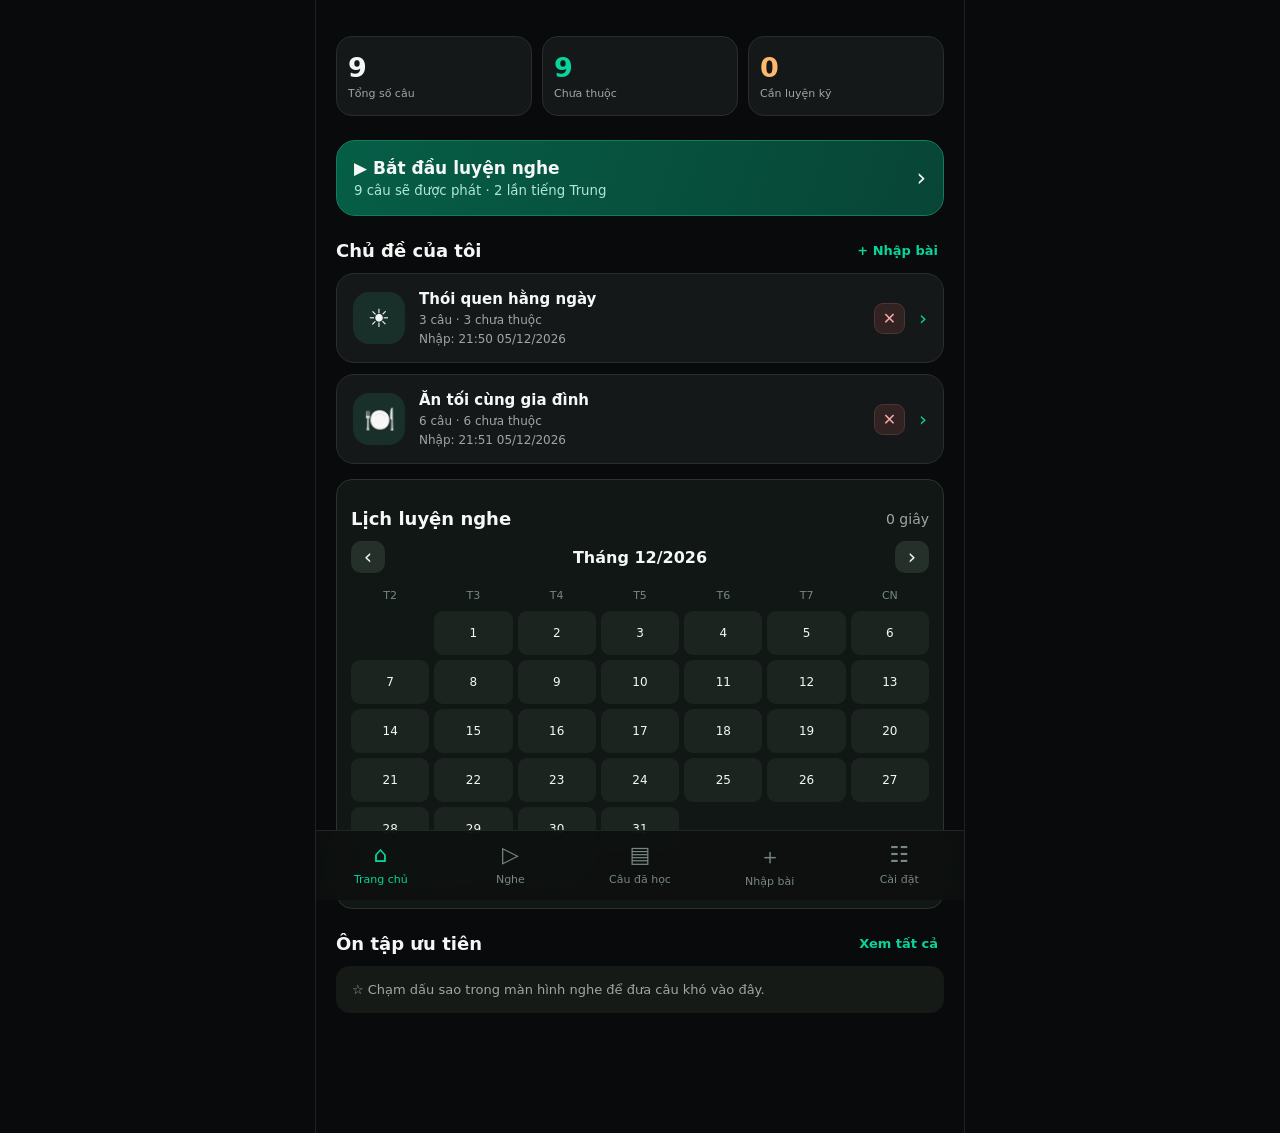
==== apps/vada-listen/index.html @ f2bf902c "VADA v1.9: make car media next/previous skip sentences" ====
<!doctype html>
<html lang="vi">
<head>
<meta charset="utf-8"><meta name="viewport" content="width=device-width,initial-scale=1,viewport-fit=cover">
<meta name="theme-color" content="#080a0b"><meta name="apple-mobile-web-app-capable" content="yes">
<title>VADA Listen</title>
<link rel="icon" type="image/svg+xml" href="/icon.svg"><link rel="manifest" href="/manifest.webmanifest"><link rel="apple-touch-icon" href="/icon.svg"><meta name="application-name" content="VADA Listen">
<style>
:root{color-scheme:dark;--bg:#080a0b;--surface:#151819;--surface2:#202424;--border:#292e2d;--text:#f4f7f5;--sub:#9da7a3;--dim:#68736e;--green:#08d49b;--green2:#043f31;--orange:#ffb96a;--red:#f77e87}
*{box-sizing:border-box}html,body{margin:0;min-height:100%;background:var(--bg);color:var(--text);font-family:system-ui,-apple-system,'Segoe UI',Roboto,Arial,sans-serif;-webkit-tap-highlight-color:transparent}button,input,textarea,select{font:inherit}button{border:0;color:inherit;cursor:pointer}button:disabled{opacity:.35;cursor:default}button:active{transform:scale(.975)}.app{max-width:650px;margin:auto;min-height:100dvh}.top{display:flex;align-items:center;justify-content:space-between;padding:24px 20px 10px;gap:12px}.brand{display:flex;align-items:center;gap:11px;font-size:15px;font-weight:800;letter-spacing:.8px}.brand-mark{width:37px;height:37px;border-radius:12px;background:var(--green);color:#042a20;display:grid;place-items:center;font-size:18px;font-weight:900}.icon-btn{background:#191e1d;border:1px solid var(--border);border-radius:13px;width:40px;height:40px;display:grid;place-items:center;font-size:20px;flex-shrink:0}.page{padding:12px 20px 120px}.screen{display:none}.screen.active{display:block}.eyebrow{font-size:12px;font-weight:800;color:var(--green);letter-spacing:1.7px;text-transform:uppercase}.h1{font-size:29px;font-weight:760;letter-spacing:-.85px;margin:7px 0}.muted{color:var(--sub);font-size:14px}.stats{display:grid;grid-template-columns:repeat(3,1fr);gap:10px;margin:24px 0}.stat{background:var(--surface);border:1px solid var(--border);border-radius:16px;padding:15px 11px}.stat strong{font-size:27px;font-variant-numeric:tabular-nums}.stat label{display:block;color:var(--sub);font-size:11px;margin-top:4px}.section-head{display:flex;justify-content:space-between;align-items:center;margin:24px 0 12px;gap:8px}.section-head h2{font-size:18px;margin:0}.link{background:none;color:var(--green);font-weight:700;font-size:13px}.primary{background:var(--green);color:#002a1e;border-radius:15px;font-weight:800;padding:14px 18px}.secondary{background:#202524;border:1px solid #313a36;border-radius:14px;padding:12px 15px;font-weight:650}.row{display:flex;align-items:center;gap:10px}.grow{flex:1;min-width:0}.topic-card{background:var(--surface);border:1px solid var(--border);border-radius:18px;margin-bottom:11px;padding:16px;display:flex;align-items:center;gap:14px;cursor:pointer}.topic-emoji{width:52px;height:52px;border-radius:16px;display:grid;place-items:center;background:#182f2a;font-size:25px}.topic-title{font-size:15px;font-weight:750}.topic-meta{font-size:12px;color:var(--sub);margin-top:5px}.pill{font-size:11px;border-radius:30px;padding:5px 9px;background:#06392b;color:#52e5b4;font-weight:700}.cta{width:100%;display:flex;justify-content:space-between;align-items:center;padding:17px;background:linear-gradient(110deg,#065e47,#084536);border:1px solid #137c5b;border-radius:19px;text-align:left}.cta strong{font-size:17px}.cta small{display:block;color:#b1e6d5;margin-top:5px}.nav{position:fixed;bottom:0;left:0;right:0;display:flex;justify-content:center;background:#0d1110ee;backdrop-filter:blur(18px);border-top:1px solid #202826;padding:7px 0 calc(8px + env(safe-area-inset-bottom));z-index:30}.nav-in{max-width:650px;width:100%;display:grid;grid-template-columns:repeat(4,1fr)}.nav button{background:none;color:#788780;padding:4px;display:grid;justify-items:center;gap:3px;font-size:11px}.nav button .ico{font-size:22px}.nav button.active{color:var(--green)}
/* player */
.player-head{display:flex;align-items:center;justify-content:space-between;padding:10px 0}.counter{font-size:15px;color:var(--sub);font-weight:700}.progress{height:4px;background:#222927;border-radius:8px;overflow:hidden;margin:9px 0 5px}.progress span{display:block;height:100%;background:var(--green);transition:width .3s}.player-body{min-height:300px;display:flex;flex-direction:column;justify-content:center;gap:27px;margin-top:3px}.prev-card,.next-card{text-align:center;opacity:.4;font-size:15px;cursor:pointer}.prev-card .han,.next-card .han{font-size:23px;margin:5px 0}.now-card{text-align:center;padding:12px 2px}.now-card .py{font-size:16px;color:var(--green);min-height:24px}.now-card .han{font-size:clamp(27px,7.6vw,43px);font-weight:600;letter-spacing:2px;margin:11px 0;line-height:1.5;overflow-wrap:anywhere}.now-card .translation{color:#a9b5b0;font-size:17px;min-height:27px;line-height:1.55}.now-card .speaker{color:var(--dim);font-size:11px;margin-top:8px}.now-card .tag{display:inline-block;color:#f6c57c;background:#44341e;border-radius:30px;font-size:11px;padding:4px 10px;margin:8px 0 0}.player-controls{margin-top:12px}.transport{display:flex;justify-content:space-evenly;align-items:center;margin:5px 0 13px}.transport .skip{font-size:27px;background:none;width:55px;height:55px}.transport .play{border-radius:26px;width:79px;height:79px;background:#272d2b;display:grid;place-items:center;font-size:31px}.transport .play.playing{background:var(--green);color:#06251b}.transport .small{font-size:21px;background:#1b201e;border-radius:14px;width:47px;height:47px}.player-main-settings{background:#141918;border:1px solid #2a322f;border-radius:17px;padding:13px;margin:16px 0 8px;display:grid;gap:11px}.control-row{display:flex;justify-content:space-between;align-items:center;gap:9px;min-height:34px}.control-row>label{font-size:13px;color:#d3dcd7;font-weight:650;flex-shrink:0}.control-val{display:flex;align-items:center;justify-content:end;gap:6px;min-width:0}.step{width:28px;height:28px;background:#073d2e;color:var(--green);border-radius:50%;font-size:18px;font-weight:800;line-height:28px}.num{min-width:28px;text-align:center;font-variant-numeric:tabular-nums;font-size:15px;font-weight:800}.switch{appearance:none;width:41px;height:24px;border-radius:99px;background:#4a5250;position:relative;cursor:pointer;flex-shrink:0;transition:background .15s}.switch:checked{background:var(--green)}.switch:before{content:"";width:19px;height:19px;border-radius:50%;position:absolute;top:2.5px;left:3px;background:white;transition:transform .15s}.switch:checked:before{transform:translateX(16px)}.speed{width:105px;accent-color:var(--green);height:4px}.mini-label{font-size:12px;color:var(--sub);font-variant-numeric:tabular-nums;min-width:38px;text-align:right}.override{padding:8px 13px;background:#101513;border:1px solid #2c3d35;border-radius:12px;font-size:12px;color:var(--sub);display:flex;align-items:center;justify-content:space-between;gap:8px}.tiny-select{background:#1e2622;border:1px solid #35463f;color:#b3efd8;border-radius:8px;padding:7px 9px;max-width:120px}
/* manager */
.filter-wrap{display:flex;gap:6px;overflow:auto;padding:7px 0 12px;scrollbar-width:none}.filter{border:1px solid var(--border);background:#171d1a;color:#a3afa9;border-radius:99px;padding:8px 13px;white-space:nowrap;font-size:12px}.filter.active{border-color:#008e68;color:#21e7ad;background:#062b22}.search{width:100%;background:#161a19;color:#fff;border:1px solid #303936;border-radius:12px;padding:13px;outline:none}.library-list{display:grid;gap:10px;margin-top:12px}.sentence{background:#141918;border:1px solid #2a332f;border-radius:15px;padding:13px}.sentence.mastered{opacity:.53}.sentence .topline{display:flex;align-items:center;justify-content:space-between;gap:8px}.sentence .zh{font-size:18px;line-height:1.5;margin:6px 0}.sentence .zhpy{font-size:11px;color:var(--green)}.sentence .vi{font-size:12px;color:var(--sub)}.sactions{display:flex;gap:7px;flex-wrap:wrap;margin-top:12px}.act{background:#222b27;border:1px solid #344039;padding:8px 10px;border-radius:9px;font-size:11px}.act.marked{background:#054c37;color:#72edc2}.act.orange{background:#39281b;color:#ffd08c}.act.danger{color:#ffb0b0}.help{font-size:12px;line-height:1.6;color:#a1aaa6}.settings-list{margin-top:18px;border:1px solid #2b312e;border-radius:17px;overflow:hidden}.settings-line{min-height:59px;display:flex;align-items:center;justify-content:space-between;padding:10px 14px;border-bottom:1px solid #29302d;gap:10px}.settings-line:last-child{border-bottom:0}.settings-line>span{font-size:13px;white-space:nowrap;overflow:hidden;text-overflow:ellipsis;min-width:0}.settings-line select{background:#222a26;border:1px solid #34433a;border-radius:8px;color:#c8e0d4;padding:8px 5px;max-width:157px;font-size:12px}.setting-right{flex-shrink:0;display:flex;align-items:center;gap:5px}.setting-right button{background:#12392b;color:#66dcb2;border-radius:8px;width:27px;height:27px;font-size:17px}.setting-right strong{min-width:27px;text-align:center;font-size:13px}.voicebox{margin-top:14px;padding:15px;background:#141a17;border:1px solid #29362e;border-radius:15px}.voicebox label{display:block;font-size:12px;margin-bottom:7px;color:#b5c1bb}.voicebox select{width:100%;background:#232a27;border-radius:10px;border:1px solid #374139;color:white;padding:10px;font-size:12px;margin-bottom:10px}
/* modals */
.modal-cover{display:none;position:fixed;inset:0;background:#000b;z-index:90;align-items:flex-end;justify-content:center}.modal-cover.open{display:flex}.modal{background:#181d1b;border:1px solid #303832;border-radius:23px 23px 0 0;max-width:650px;width:100%;padding:16px 18px calc(22px + env(safe-area-inset-bottom));max-height:88dvh;overflow:auto}.modal-head{display:flex;align-items:center;justify-content:space-between;margin-bottom:15px}.modal-head h2{font-size:19px;margin:0}.close{width:35px;height:35px;border-radius:10px;background:#313934;font-size:21px}.field{margin:13px 0}.field label{display:block;font-size:12px;color:#acbdb4;margin-bottom:8px}.field input,.field textarea,.field select{width:100%;border:1px solid #3c4a42;border-radius:10px;padding:12px;background:#111614;color:white;outline:none}.field textarea{min-height:156px;resize:vertical;line-height:1.65}.upload{display:flex;align-items:center;justify-content:center;gap:9px;padding:20px;border:1px dashed #399171;border-radius:12px;background:#0f2b20;color:#7beac1;width:100%;font-size:14px;font-weight:750}.divider{height:1px;background:#2c342f;margin:18px 0}.toast{position:fixed;z-index:110;bottom:95px;left:50%;transform:translateX(-50%);background:#235443;color:white;padding:12px 18px;border-radius:12px;max-width:92%;font-size:13px;display:none;box-shadow:0 8px 30px #0008}.toast.show{display:block}.empty{text-align:center;padding:36px 17px;color:#a3ada8}.menu-row{display:flex;gap:8px;flex-wrap:wrap;margin-top:13px}.text-btn{background:none;color:var(--sub);font-size:12px;text-decoration:underline}.flash{animation:flash .5s}@keyframes flash{from{background:#09432e}to{background:transparent}}@media(min-width:651px){.nav{left:calc(50% - 325px);right:calc(50% - 325px);border-left:1px solid #202826;border-right:1px solid #202826}.app{border-inline:1px solid #1e2421}}

/* v1.1 · quiet listening layout */
body.is-player{overflow-x:hidden}
body.is-player .top,body.is-player .nav{display:none!important}
#player.screen.active{display:flex;flex-direction:column;min-height:100dvh;padding:6px 18px calc(12px + env(safe-area-inset-bottom))!important;overflow-x:hidden}
#player .player-head{height:48px;min-height:48px;padding:0;display:flex;gap:7px;align-items:center;justify-content:space-between}
#player .head-icon{height:37px;width:37px;min-width:37px;display:grid;place-items:center;background:transparent;color:#e1e9e5;border-radius:11px;flex-shrink:0}
#player .head-icon:active{background:#1b2420}
#player .topic-inline{background:none;border:0;text-align:left;color:#f0f4f1;font-size:14px;font-weight:650;overflow:hidden;text-overflow:ellipsis;white-space:nowrap;flex:1;min-width:0;padding:8px 2px}
#player .counter{font-size:12px;color:#9aaba3;white-space:nowrap;font-weight:600;margin:0 2px}
#player .progress{height:3px;margin:0 0 5px;border-radius:5px;background:#212925;flex-shrink:0}
#player .player-body{flex:1 1 auto;min-height:255px;margin:0;justify-content:space-around;gap:10px;padding:6px 0 8px}
#player .prev-card,#player .next-card{font-size:12px;opacity:.36;line-height:1.4;min-height:23px;max-height:68px;overflow:hidden;text-align:center}
#player .prev-card .han,#player .next-card .han{font-size:19px;margin:4px auto}
#player .now-card{padding:4px 0;max-width:100%;margin:0 auto}
#player .now-card .py{font-size:18px;line-height:1.4;min-height:0;letter-spacing:.05px}
#player .now-card .han{font-size:clamp(29px,7.8vw,43px);line-height:1.58;font-weight:600;letter-spacing:1px;margin:13px 0}
#player .now-card .translation{font-size:16px;line-height:1.45;min-height:0;margin-top:10px}
#player .now-card .speaker{font-size:11px;margin-top:10px;color:#82958a}
#player .now-card #overrideTag .tag{font-size:10px;margin-top:6px}
#player .player-controls{flex-shrink:0;margin:0}
#player .transport{display:flex;align-items:center;justify-content:space-between;gap:5px;margin:0 auto 12px;max-width:345px}
#player .transport button{display:grid;place-items:center;flex-shrink:0;border-radius:14px}
#player .transport .skip{width:43px;height:43px;color:#c7d2cb;background:transparent}
#player .transport .small{width:43px;height:43px;color:#aeb9b1;background:#151a18;border:1px solid #29312b}
#player .transport .play{width:63px;height:63px;border-radius:20px;background:#1f2924;border:1px solid #304138;color:#edfff6}
#player .transport .play.playing{background:var(--green);color:#09251a;border-color:var(--green)}
#player .compact-settings{background:#141a17;border:1px solid #29342d;border-radius:15px;overflow:hidden;padding:4px 12px}
#player .compact-row{min-height:47px;display:grid;grid-template-columns:1fr auto;align-items:center;gap:7px}
#player .compact-row.bottom{border-top:1px solid #25312a}
#player .compact-group{display:flex;align-items:center;gap:7px;min-width:0;font-size:12px;color:#c7d1cb;white-space:nowrap}
#player .compact-override{justify-content:flex-end}
#player .tiny-icon{width:18px;height:18px;display:grid;place-items:center;color:#8fcca9;flex-shrink:0}
#player .compact-speed{padding-right:7px}
#player .speed{flex:1;min-width:40px;max-width:125px;width:100%;accent-color:var(--green);height:16px;margin:0}
#player .mini-label{font-size:12px;min-width:38px;color:#d8e2dd;font-variant-numeric:tabular-nums}
#player .compact-repeat{gap:5px}
#player .step{border-radius:9px;width:27px;height:27px;line-height:1;font-size:18px;background:#24372d;color:#d5f6e3}
#player .num{font-size:13px;min-width:17px}
#player .compact-translation{cursor:pointer;gap:7px}
#player .switch{width:36px;height:21px;margin-left:6px}
#player .switch:before{width:16px;height:16px;top:2.5px;left:3px}
#player .switch:checked:before{transform:translateX(15px)}
#player .tiny-select{font-size:12px;max-width:102px;min-width:90px;padding:7px 5px;border-radius:9px;color:#d0e8d9;background:#1d2922;border:1px solid #2c4336}
@media(max-width:365px){#player.screen.active{padding-left:12px!important;padding-right:12px!important}#player .player-head{gap:2px}#player .head-icon{height:34px;width:34px;min-width:34px}#player .topic-inline{font-size:13px}#player .compact-settings{padding:4px 8px}#player .compact-group{gap:4px}#player .compact-override{gap:5px}#player .tiny-select{min-width:80px;max-width:88px;font-size:11px}#player .speed{max-width:90px}}
@media(max-height:675px){#player .player-body{min-height:205px;gap:4px;padding:4px 0}#player .now-card .han{margin:8px 0}#player .prev-card .han,#player .next-card .han{font-size:16px}}

/* v1.2: Pinyin mode presents only a single line; playback state stays internal. */
#player #nowPy:empty,#player #speakingLabel{display:none!important}

.calendar-section{margin-top:15px;background:#111714;border:1px solid #29352e;border-radius:16px;padding:4px 14px 14px}.cal-head{display:flex;align-items:center;justify-content:space-between;margin:12px 0}.cal-head button{background:#243029;border-radius:10px;width:34px;height:32px;font-size:21px}.calendar-grid{display:grid;grid-template-columns:repeat(7,minmax(0,1fr));gap:5px}.cal-dow{text-align:center;color:#748980;font-size:11px;padding:4px 0}.cal-day{background:#1c2420;border-radius:9px;min-height:39px;padding:5px 1px;display:flex;flex-direction:column;align-items:center;justify-content:center;font-size:12px}.cal-day.has-listen{background:#07543f;color:#c9f9e8}.cal-dot{font-size:9px;color:#9afadd}.cal-day.selected{outline:2px solid #a6ffdc}.cal-day.empty{background:transparent}.topic-delete{background:#322222;border:1px solid #4c3535;color:#f4a7a7;border-radius:9px;min-width:31px;height:31px;font-size:16px;flex-shrink:0}.import-stamp{font-size:11px;color:#759286;margin-top:6px}
.nav-in{grid-template-columns:repeat(5,minmax(0,1fr))}.nav button{min-width:0}.nav button .ico{font-size:22px}.settings-heading{display:flex;align-items:center;gap:12px;margin:4px 0 20px}.settings-home{width:40px;height:40px;background:#1c2521;border:1px solid #304038;border-radius:12px;font-size:26px;color:#08d49b;display:grid;place-items:center}
.cal-day{gap:2px;min-height:44px}.cal-duration{font-size:10px;font-weight:700;color:#a6ffe0;line-height:1.1;white-space:nowrap}.calendar-topic{display:flex;justify-content:space-between;align-items:start;gap:10px;padding:10px 0;border-bottom:1px solid #29352e;font-size:12px}.calendar-topic span{min-width:0;overflow-wrap:anywhere}.calendar-topic strong{color:#7becc6;white-space:nowrap;font-variant-numeric:tabular-nums}.calendar-detail-heading{display:block;color:#e5f6ee;margin:4px 0 8px;font-size:13px}
</style>
</head>
<body><div class="app">

<main>
<section id="home" class="screen active page"><div id="stats" class="stats"></div><button class="cta" onclick="openPlayer()"><span><strong>▶ Bắt đầu luyện nghe</strong><small id="ctaInfo">Nghe các câu chưa thuộc</small></span><span style="font-size:24px">›</span></button><div class="section-head"><h2>Chủ đề của tôi</h2><button class="link" onclick="openModal('importModal')">+ Nhập bài</button></div><div id="topics"></div><div id="calendarSection" class="calendar-section"><div class="section-head"><h2>Lịch luyện nghe</h2><span class="muted" id="calendarTotal"></span></div><div class="cal-head"><button onclick="changeCalendar(-1)" aria-label="Tháng trước">‹</button><strong id="calendarTitle"></strong><button onclick="changeCalendar(1)" aria-label="Tháng sau">›</button></div><div class="calendar-grid" id="calendarGrid"></div><p class="help" id="calendarDetail">Chạm ngày để xem thời gian nghe.</p></div><div class="section-head"><h2>Ôn tập ưu tiên</h2><button class="link" onclick="showScreen('library');setFilter('hard')">Xem tất cả</button></div><div id="homePriority"></div></section>
<section id="player" class="screen page" style="padding-top:0">
  <div class="player-head">
    <button class="head-icon" onclick="showScreen('home')" title="Quay lại" aria-label="Quay lại"><svg width="20" height="20" viewBox="0 0 24 24" fill="none" stroke="currentColor" stroke-width="1.9" stroke-linecap="round" stroke-linejoin="round" aria-hidden="true"><path d="m15 18-6-6 6-6"/></svg></button>
    <button class="topic-inline" id="playerTopic" onclick="showScreen('home')" title="Chọn chủ đề" aria-label="Đổi chủ đề">Tất cả chủ đề ▾</button>
    <div class="counter" id="playerCounter">1/1</div>
    <button class="head-icon" onclick="openModal('importModal')" title="Nhập câu học" aria-label="Nhập câu học"><svg width="20" height="20" viewBox="0 0 24 24" fill="none" stroke="currentColor" stroke-width="1.9" stroke-linecap="round" stroke-linejoin="round" aria-hidden="true"><path d="M12 5v14M5 12h14"/></svg></button>
    <button class="head-icon" onclick="showScreen('settings')" title="Cài đặt" aria-label="Cài đặt"><svg width="19" height="19" viewBox="0 0 24 24" fill="none" stroke="currentColor" stroke-width="1.9" stroke-linecap="round" stroke-linejoin="round" aria-hidden="true"><path d="M4 7h16M4 17h16"/><circle cx="9" cy="7" r="2" fill="var(--surface)"/><circle cx="16" cy="17" r="2" fill="var(--surface)"/></svg></button>
  </div>
  <div class="progress"><span id="progressBar" style="width:0"></span></div>
  <div class="player-body">
    <div class="prev-card" id="prevCard" onclick="navigate(-1)"></div>
    <div class="now-card">
      <div class="py" id="nowPy"></div>
      <div class="han" id="nowHan"></div>
      <div class="translation" id="nowVi"></div>
      <div class="speaker" id="speakingLabel"></div>
      <div id="overrideTag"></div>
    </div>
    <div class="next-card" id="nextCard" onclick="navigate(1)"></div>
  </div>
  <div class="player-controls">
    <div class="transport" role="group" aria-label="Điều khiển nghe">
      <button class="skip" onclick="navigate(-1)" aria-label="Câu trước" title="Câu trước"><svg width="20" height="20" viewBox="0 0 24 24" fill="none" stroke="currentColor" stroke-width="1.9" stroke-linecap="round" stroke-linejoin="round" aria-hidden="true"><path d="M19 20 9 12l10-8v16ZM5 19V5"/></svg></button>
      <button class="small" id="masterNow" onclick="toggleMasterCurrent()" aria-label="Đánh dấu đã thuộc" title="Đánh dấu đã thuộc"><svg width="21" height="21" viewBox="0 0 24 24" fill="none" stroke="currentColor" stroke-width="1.9" stroke-linecap="round" stroke-linejoin="round" aria-hidden="true"><path d="M5 12.5 10 17l9-10"/></svg></button>
      <button class="play" id="playButton" onclick="togglePlayback()" aria-label="Phát hoặc tạm dừng" title="Phát / Dừng"><svg width="29" height="29" viewBox="0 0 24 24" fill="none" stroke="currentColor" stroke-width="1.9" stroke-linecap="round" stroke-linejoin="round" aria-hidden="true"><path d="m8 5 11 7-11 7V5Z"/></svg></button>
      <button class="small" id="hardNow" onclick="toggleHardCurrent()" aria-label="Đánh dấu câu khó" title="Ưu tiên luyện câu này"><svg width="21" height="21" viewBox="0 0 24 24" fill="none" stroke="currentColor" stroke-width="1.9" stroke-linecap="round" stroke-linejoin="round" aria-hidden="true"><path d="m12 2 3.09 6.26L22 9.27l-5 4.87L18.18 21 12 17.77 5.82 21 7 14.14l-5-4.87 6.91-1.01L12 2Z"/></svg></button>
      <button class="skip" onclick="navigate(1)" aria-label="Câu sau" title="Câu sau"><svg width="20" height="20" viewBox="0 0 24 24" fill="none" stroke="currentColor" stroke-width="1.9" stroke-linecap="round" stroke-linejoin="round" aria-hidden="true"><path d="m5 4 10 8-10 8V4ZM19 5v14"/></svg></button>
    </div>
    <div class="compact-settings">
      <div class="compact-row">
        <div class="compact-group compact-speed" title="Điều chỉnh tốc độ tiếng Trung">
          <span class="tiny-icon"><svg width="16" height="16" viewBox="0 0 24 24" fill="none" stroke="currentColor" stroke-width="1.9" stroke-linecap="round" stroke-linejoin="round" aria-hidden="true"><path d="M12 14 17 9M3 18a9 9 0 1 1 18 0"/><circle cx="12" cy="14" r="1"/></svg></span>
          <input type="range" class="speed" id="speedSlider" min="0.65" max="1.3" step="0.05" oninput="updateSpeed(this.value)" aria-label="Tốc độ tiếng Trung">
          <span class="mini-label" id="speedVal">1.0×</span>
        </div>
        <div class="compact-group compact-repeat" title="Số lần đọc tiếng Trung mặc định">
          <span class="tiny-icon"><svg width="16" height="16" viewBox="0 0 24 24" fill="none" stroke="currentColor" stroke-width="1.9" stroke-linecap="round" stroke-linejoin="round" aria-hidden="true"><path d="m17 2 4 4-4 4M3 11V9a3 3 0 0 1 3-3h15M7 22l-4-4 4-4M21 13v2a3 3 0 0 1-3 3H3"/></svg></span>
          <button class="step" onclick="changeRepeat(-1)" aria-label="Giảm số lần đọc">−</button>
          <span class="num" id="repeatLabel">2</span>
          <button class="step" onclick="changeRepeat(1)" aria-label="Tăng số lần đọc">+</button>
        </div>
      </div>
      <div class="compact-row bottom">
        <label class="compact-group compact-translation" for="translateSwitch" title="Đọc nghĩa tiếng Việt sau các lượt tiếng Trung">
          <span class="tiny-icon"><svg width="16" height="16" viewBox="0 0 24 24" fill="none" stroke="currentColor" stroke-width="1.9" stroke-linecap="round" stroke-linejoin="round" aria-hidden="true"><path d="m5 8 6 6M4 14l6-6M2 5h12M8 2v3M11 22l5-11 5 11M13 18h6"/></svg></span><span>Dịch Việt</span>
          <input class="switch" type="checkbox" id="translateSwitch" onchange="setTranslate(this.checked)"/>
        </label>
        <label class="compact-group compact-override" for="overrideSelect">
          <span>Câu này</span>
          <select class="tiny-select" id="overrideSelect" onchange="setOverride(this.value)" aria-label="Số lần đọc riêng câu hiện tại">
            <option value="0">Mặc định</option><option value="1">1 lần</option><option value="2">2 lần</option>
            <option value="3">3 lần</option><option value="5">5 lần</option><option value="8">8 lần</option>
            <option value="12">12 lần</option><option value="20">20 lần</option>
          </select>
        </label>
      </div>
    </div>
  </div>
</section>
<section id="library" class="screen page"><span class="eyebrow">TỦ CÂU CỦA BẠN</span><h1 class="h1">Quản lý câu học</h1><p class="muted">Câu đã thuộc được bỏ khỏi danh sách phát, nhưng không bị xóa.</p><input id="searchInput" class="search" placeholder="⌕  Tìm tiếng Trung, Pinyin, nghĩa Việt..." oninput="renderLibrary()"><div id="filters" class="filter-wrap"><button class="filter active" data-filter="all" onclick="setFilter('all')">Tất cả</button><button class="filter" data-filter="learning" onclick="setFilter('learning')">Chưa thuộc</button><button class="filter" data-filter="hard" onclick="setFilter('hard')">Cần luyện kỹ</button><button class="filter" data-filter="mastered" onclick="setFilter('mastered')">Đã thuộc</button></div><div class="row" style="justify-content:space-between"><span class="muted" id="libraryCount"></span><select class="tiny-select" id="sortSelect" onchange="setSort(this.value)"><option value="recent">Mới nhập trước</option><option value="hard">Ưu tiên câu khó</option><option value="old">Cũ trước</option><option value="zh">Theo chữ Hán</option></select></div><div id="libraryList" class="library-list"></div></section>
<section id="settings" class="screen page"><div class="settings-heading"><button class="settings-home" onclick="showScreen('home')" aria-label="Về Trang chủ" title="Về Trang chủ">⌂</button><h1 class="h1" style="margin:0">Cài đặt</h1></div><div class="settings-list"><div class="settings-line"><span>Giọng đọc</span><select id="ttsModeSelect" onchange="settings.ttsMode=this.value;save();checkAIStatus()" style="max-width:160px;background:#202a24;border:1px solid #385044;color:#d4f8ea;border-radius:8px;padding:8px"><option value="android">Android (miễn phí)</option><option value="ai">Gemini AI</option><option value="azure">Azure Xiaoxiao</option></select></div><div class="settings-line"><span>Thứ tự đọc</span><select id="playbackOrderSelect" onchange="settings.playbackOrder=this.value;save()" style="max-width:160px;background:#202a24;border:1px solid #385044;color:#d4f8ea;border-radius:8px;padding:8px"><option value="zh-first">Trung trước → Việt</option><option value="vi-first">Việt trước → Trung</option></select></div><div class="settings-line"><span>Nghỉ ở dấu phẩy</span><select id="phrasePauseSelect" onchange="settings.phrasePause=Number(this.value);save()" style="max-width:112px;background:#202a24;border:1px solid #385044;color:#d4f8ea;border-radius:8px;padding:8px"><option value="0">Tự nhiên</option><option value="180">0,18 giây</option><option value="250">0,25 giây</option><option value="400">0,4 giây</option></select></div><div id="aiStatus" class="help" style="padding:8px 14px;border-bottom:1px solid #29302d"></div><div class="settings-line"><span>Hiện lịch luyện nghe</span><input id="showCalendarSwitch" class="switch" type="checkbox" onchange="settings.showCalendar=this.checked;save();renderHome()"></div><div class="settings-line"><span>Hiện ngày nhập bài</span><input id="showImportSwitch" class="switch" type="checkbox" onchange="settings.showImportTime=this.checked;save();renderHome();renderLibrary()"></div><div class="settings-line"><span>Hiển thị chữ</span><select id="viewMode" onchange="settings.viewMode=this.value;save();renderPlayer()"><option value="both">Hán + Pinyin</option><option value="han">Chỉ chữ Hán</option><option value="pinyin">Chỉ Pinyin</option><option value="han-tone">Chữ Hán + dấu</option></select></div><div class="settings-line"><span>Xáo trộn thứ tự</span><input id="shuffleSwitch" class="switch" type="checkbox" onchange="settings.shuffle=this.checked;save();buildQueue();renderPlayer()"></div><div class="settings-line"><span>Phát liên tục</span><input id="loopSwitch" class="switch" type="checkbox" onchange="settings.loop=this.checked;save()"></div><div class="settings-line"><span>Bỏ qua câu đã thuộc</span><input id="skipSwitch" class="switch" type="checkbox" onchange="settings.skipKnown=this.checked;save();buildQueue();renderPlayer()"></div><div class="settings-line"><span>Thời gian nghỉ (giây)</span><div class="setting-right"><button onclick="changePause(-1)">−</button><strong id="pauseLabel">2</strong><button onclick="changePause(1)">＋</button></div></div><div class="settings-line" title="Chống tắt màn hình tự động khi đang phát; hao pin hơn"><span>Giữ màn hình sáng khi nghe</span><input id="screenWakeSwitch" class="switch" type="checkbox" onchange="setKeepScreenOn(this.checked)"></div><div class="settings-line"><span>Điều khiển khi khóa</span><input id="lockControlSwitch" class="switch" type="checkbox" onchange="setLockControl(this.checked)"></div><div class="settings-line"><span>Ẩn Pinyin khi nghe</span><input id="hidePySwitch" class="switch" type="checkbox" onchange="settings.hidePinyin=this.checked;save();renderPlayer()"></div></div><div class="voicebox"><div style="font-weight:750;margin-bottom:8px">Điều khiển không cần nhìn màn hình</div><p class="help" style="margin:0"><b>◀ Bài trước:</b> Đã thuộc &nbsp; · &nbsp; <b>▶ Bài sau:</b> Cần học thêm. Bấm trên bảng điều khiển media của màn hình khóa hoặc tai nghe. Nút tăng/giảm âm lượng vẫn do Android điều khiển, không thể gán từ web.</p><p class="help" style="margin:10px 0 0">Tùy chọn <b>Giữ màn hình sáng khi nghe</b> giúp Chrome tránh tự khóa khi app đang mở, nhưng hao pin hơn. Bạn vẫn có thể khóa màn hình thủ công. Chrome có thể dừng giọng TTS khi tắt màn hình. Nếu vẫn bị ngắt, cần phiên bản Android APK hoặc phát từ tệp âm thanh đã tạo sẵn.</p></div><div class="voicebox"><div style="font-weight:750;margin-bottom:12px">Giọng đọc trên thiết bị</div><label>Tiếng Trung phổ thông · zh-CN</label><select id="zhVoice" onchange="setVoice('zh',this.value)"></select><label>Tiếng Việt · vi-VN</label><select id="viVoice" onchange="setVoice('vi',this.value)"></select><button class="secondary" style="width:100%" onclick="loadVoices();toast('Đã cập nhật danh sách giọng đọc')">↻ Tải lại danh sách giọng</button><p class="help" id="voiceHelp">Ứng dụng sử dụng bộ giọng Speech Services trên điện thoại. Chất lượng tùy thiết bị.</p></div><div class="menu-row"><button class="secondary" onclick="exportData()">⇩ Sao lưu dữ liệu JSON</button><button class="secondary" onclick="openModal('importModal')">⇧ Nhập thêm bài</button></div><p class="help" style="margin-top:22px">Dữ liệu được lưu trên máy (localStorage). Nếu đổi máy, hãy xuất bản sao lưu JSON. Bản HTML không đảm bảo đọc liên tục khi khóa màn hình; nút âm lượng không thể đánh dấu câu từ Chrome.</p></section>
</main><nav class="nav"><div class="nav-in"><button data-screen="home" class="active" onclick="showScreen('home')"><span class="ico">⌂</span><span>Trang chủ</span></button><button data-screen="player" onclick="openPlayer()"><span class="ico">▷</span><span>Nghe</span></button><button data-screen="library" onclick="showScreen('library')"><span class="ico">▤</span><span>Câu đã học</span></button><button onclick="openModal('importModal')" title="Nhập bài" aria-label="Nhập bài"><span class="ico">＋</span><span>Nhập bài</span></button><button data-screen="settings" onclick="showScreen('settings')"><span class="ico">☷</span><span>Cài đặt</span></button></div></nav></div>
<!-- import -->
<div class="modal-cover" id="importModal" onclick="if(event.target===this)closeModal('importModal')"><div class="modal"><div class="modal-head"><h2>Nhập câu học hằng ngày</h2><button class="close" onclick="closeModal('importModal')">×</button></div><button class="upload" onclick="document.getElementById('fileInput').click()">⇧ Chọn file TXT / CSV / JSON / DOCX</button><input id="fileInput" type="file" accept=".txt,.csv,.json,.docx,text/plain,text/csv,application/json,application/vnd.openxmlformats-officedocument.wordprocessingml.document" hidden onchange="importFile(this.files[0]);this.value=''"/><p class="help">Có thể nhập file LingQ đã tạo trước đây. App sẽ tự gộp các dòng tiếng Trung bị lặp và nhận diện bản dịch tiếng Việt. File DOCX được đọc trực tiếp trên thiết bị (nếu trình duyệt hỗ trợ giải nén).</p><div class="divider"></div><div class="field"><label>Chủ đề / tên bài học</label><input id="importTopic" value="Bài học mới" placeholder="Ví dụ: Ngày 29/10 – Bài 1"></div><div class="field"><label>Dán các câu đã học</label><textarea id="importText" placeholder="你想去哪里吃饭？ | Nǐ xiǎng qù nǎlǐ chīfàn? | Bạn muốn đi ăn ở đâu?&#10;我们去饭店吃！ | Wǒmen qù fàndiàn chī! | Chúng ta đi nhà hàng ăn!"></textarea><div class="help">Mỗi dòng: Chữ Hán | Pinyin | Tiếng Việt. Cũng chấp nhận từng câu Trung – Việt trên hai dòng.</div></div><button class="primary" style="width:100%" onclick="importPaste()">Nhập các câu vào app</button></div></div>
<div class="toast" id="toast"></div><audio id="backgroundAudio" loop playsinline preload="none" aria-hidden="true" style="display:none"></audio>
<script>
const VADA_PLAY='<svg width="29" height="29" viewBox="0 0 24 24" fill="none" stroke="currentColor" stroke-width="1.9" stroke-linecap="round" stroke-linejoin="round" aria-hidden="true"><path d="m8 5 11 7-11 7V5Z"/></svg>';const VADA_PAUSE='<svg width="29" height="29" viewBox="0 0 24 24" fill="none" stroke="currentColor" stroke-width="1.9" stroke-linecap="round" stroke-linejoin="round" aria-hidden="true"><path d="M9 5v14M15 5v14"/></svg>';const VADA_STAR='<svg width="21" height="21" viewBox="0 0 24 24" fill="none" stroke="currentColor" stroke-width="1.9" stroke-linecap="round" stroke-linejoin="round" aria-hidden="true"><path d="m12 2 3.09 6.26L22 9.27l-5 4.87L18.18 21 12 17.77 5.82 21 7 14.14l-5-4.87 6.91-1.01L12 2Z"/></svg>';const VADA_STAR_ON='<svg width="21" height="21" viewBox="0 0 24 24" fill="currentColor" stroke="currentColor" stroke-width="1.9" stroke-linecap="round" stroke-linejoin="round" aria-hidden="true"><path d="m12 2 3.09 6.26L22 9.27l-5 4.87L18.18 21 12 17.77 5.82 21 7 14.14l-5-4.87 6.91-1.01L12 2Z"/></svg>';

'use strict';
const K='vada-listen-v1';
const sample=[
 {zh:'我六点起床。',py:'Wǒ liù diǎn qǐchuáng.',vi:'Tôi thức dậy lúc 6 giờ.',topic:'Thói quen hằng ngày'},
 {zh:'中午十一点我在公司。',py:'Zhōngwǔ shíyī diǎn wǒ zài gōngsī.',vi:'Lúc 11 giờ trưa tôi ở công ty.',topic:'Thói quen hằng ngày'},
 {zh:'我上午八点上学。',py:'Wǒ shàngwǔ bā diǎn shàngxué.',vi:'Tôi đi học lúc 8 giờ sáng.',topic:'Thói quen hằng ngày'},
 {zh:'这个星期五是八月七日，是你的生日。',py:'Zhège xīngqīwǔ shì bā yuè qī rì, shì nǐ de shēngrì.',vi:'Thứ Sáu tuần này là ngày 7 tháng 8, là sinh nhật của em.',topic:'Ăn tối cùng gia đình'},
 {zh:'你想去哪里吃饭？',py:'Nǐ xiǎng qù nǎlǐ chīfàn?',vi:'Em muốn đi ăn ở đâu?',topic:'Ăn tối cùng gia đình'},
 {zh:'我们就在家吃吧，去饭店吃太贵了。',py:'Wǒmen jiù zài jiā chī ba, qù fàndiàn chī tài guì le.',vi:'Chúng ta cứ ăn ở nhà đi, ra nhà hàng đắt quá.',topic:'Ăn tối cùng gia đình'},
 {zh:'别在家做饭了！',py:'Bié zài jiā zuòfàn le!',vi:'Đừng nấu cơm ở nhà nữa!',topic:'Ăn tối cùng gia đình'},
 {zh:'我们去饭店吃！',py:'Wǒmen qù fàndiàn chī!',vi:'Chúng ta ra nhà hàng ăn đi!',topic:'Ăn tối cùng gia đình'},
 {zh:'你想吃什么？',py:'Nǐ xiǎng chī shénme?',vi:'Em muốn ăn gì?',topic:'Ăn tối cùng gia đình'}];
const defaultSettings={speed:1,translate:true,repeats:2,pause:1,skipKnown:true,shuffle:false,loop:false,viewMode:'both',hidePinyin:false,voiceZh:'',voiceVi:'',lockControl:true,showCalendar:true,showImportTime:true,keepScreenOn:true,ttsMode:'android',phrasePause:250,playbackOrder:'zh-first'};
let listenHistory={},topicListenHistory={},calendarOffset=0,listenLastTick=0,listenTicker=null;let settings={...defaultSettings}, sentences=[],currentScreen='home', filter='all',sort='recent',queue=[],queueIndex=0,topicScope='',speaking=false,runToken=0,ttsTimer=null,synth=window.speechSynthesis,voices=[],supportsSpeech=!!(synth&&window.SpeechSynthesisUtterance);
const $=id=>document.getElementById(id); const esc=s=>String(s??'').replace(/[&<>"']/g,c=>({'&':'&amp;','<':'&lt;','>':'&gt;','"':'&quot;',"'":'&#39;'}[c]));
function newId(){return `${Date.now().toString(36)}-${Math.random().toString(36).slice(2,9)}`}
function load(){try{let d=JSON.parse(localStorage.getItem(K));if(d&&Array.isArray(d.sentences)){sentences=d.sentences;settings={...defaultSettings,...d.settings};listenHistory=d.listenHistory||{};topicListenHistory=d.topicListenHistory||{};return}}catch(e){}sentences=sample.map((s,i)=>({...s,id:newId(),created:Date.now()-600000+i*1000,known:false,hard:false,repeat:0}));}
function save(){try{localStorage.setItem(K,JSON.stringify({sentences,settings,listenHistory,topicListenHistory}))}catch(e){toast('Không lưu được dữ liệu. Hãy kiểm tra bộ nhớ trình duyệt.')}}
function toast(msg){let e=$('toast');e.textContent=msg;e.classList.add('show');clearTimeout(toast.timer);toast.timer=setTimeout(()=>e.classList.remove('show'),3500)}
function showScreen(screen){if(screen!=='player')stopSpeech();currentScreen=screen;document.body.classList.toggle('is-player',screen==='player');document.querySelectorAll('.screen').forEach(e=>e.classList.toggle('active',e.id===screen));document.querySelectorAll('.nav button').forEach(e=>e.classList.toggle('active',e.dataset.screen===screen));window.scrollTo({top:0,behavior:'instant'});if(screen==='home')renderHome();if(screen==='library')renderLibrary();if(screen==='settings')renderSettings();if(screen==='player')renderPlayer()}
function getActive(){return sentences.filter(s=>(!settings.skipKnown||!s.known)&&(!topicScope||s.topic===topicScope))}
function buildQueue(preserveId){let items=getActive();if(settings.shuffle){items=[...items];for(let i=items.length-1;i>0;i--){let j=Math.floor(Math.random()*(i+1));[items[i],items[j]]=[items[j],items[i]]}}queue=items.map(s=>s.id);queueIndex=Math.max(0,queue.indexOf(preserveId));if(queueIndex<0)queueIndex=0}
function current(){return sentences.find(s=>s.id===queue[queueIndex])}
function openPlayer(topic){topicScope=typeof topic==='string'?topic:'';stopSpeech();buildQueue();showScreen('player')}
function renderHome(){renderCalendar();let n=sentences.filter(s=>!s.known).length,known=sentences.length-n,hard=sentences.filter(s=>s.hard&&!s.known).length;$('stats').innerHTML=`<div class="stat"><strong>${sentences.length}</strong><label>Tổng số câu</label></div><div class="stat"><strong style="color:var(--green)">${n}</strong><label>Chưa thuộc</label></div><div class="stat"><strong style="color:var(--orange)">${hard}</strong><label>Cần luyện kỹ</label></div>`;$('ctaInfo').textContent=`${settings.skipKnown?n:sentences.length} câu sẽ được phát · ${settings.repeats} lần tiếng Trung`;let groups=[...new Set(sentences.map(s=>s.topic||'Chưa phân loại'))];$('topics').innerHTML=groups.length?groups.map((t,i)=>{let all=sentences.filter(s=>(s.topic||'Chưa phân loại')===t),unk=all.filter(s=>!s.known).length;return `<div class="topic-card" data-topic="${esc(t)}"><div class="topic-emoji">${['☀️','🍽️','📘','💬','📚'][i%5]}</div><div class="grow"><div class="topic-title">${esc(t)}</div><div class="topic-meta">${all.length} câu · ${unk} chưa thuộc</div>${settings.showImportTime?`<div class="topic-meta">Nhập: ${formatDateTime(Math.min(...all.map(s=>s.created||Date.now())))}</div>`:""}</div><button class="topic-delete" type="button" title="Xóa chủ đề" data-delete-topic="${esc(t)}" aria-label="Xóa chủ đề">✕</button><span style="font-size:20px;color:var(--green)">›</span></div>`}).join(''):'<div class="empty">Chưa có bài. Hãy nhập câu học đầu tiên.</div>';$('topics').querySelectorAll('[data-topic]').forEach(el=>el.onclick=()=>openPlayer(el.dataset.topic));$('topics').querySelectorAll('[data-delete-topic]').forEach(btn=>btn.onclick=e=>{e.stopPropagation();deleteTopic(btn.dataset.deleteTopic)});let p=sentences.filter(s=>s.hard&&!s.known).slice(0,3);$('homePriority').innerHTML=p.length?p.map(s=>`<div class="sentence"><div class="zh">${esc(s.zh)}</div><div class="vi">${esc(s.vi)}</div><div class="row" style="margin-top:8px"><span class="pill">Lặp ${s.repeat||settings.repeats} lần</span><button class="link" style="margin-left:auto" data-play="${esc(s.id)}">Nghe câu này →</button></div></div>`).join(''):'<div style="padding:16px;background:#151a17;border-radius:14px;color:var(--sub);font-size:13px">☆ Chạm dấu sao trong màn hình nghe để đưa câu khó vào đây.</div>';$('homePriority').querySelectorAll('[data-play]').forEach(b=>b.onclick=()=>{topicScope='';buildQueue(b.dataset.play);showScreen('player')})}
function renderPlayer(){let s=current();updateMediaSession();$('playerCounter').textContent=queue.length?`${Math.min(queueIndex+1,queue.length)}/${queue.length}`:'0/0';$('progressBar').style.width=queue.length?((Math.min(queueIndex+1,queue.length))/queue.length*100)+'%':'0%';$('playerTopic').textContent=(topicScope||'Tất cả chủ đề')+' ▾';$('speedSlider').value=settings.speed;$('speedVal').textContent=settings.speed.toFixed(2).replace(/0$/,'')+'×';$('translateSwitch').checked=settings.translate;$('repeatLabel').textContent=settings.repeats;let nodes=['nowPy','nowHan','nowVi','prevCard','nextCard','speakingLabel','overrideTag'];if(!s){nodes.forEach(k=>$(k).innerHTML='');$('nowHan').textContent=queue.length?'Đã hết bài nghe':'Không có câu để phát';$('nowVi').textContent=queue.length?'Về Trang chủ để chọn bài khác.':'Vào quản lý câu để bỏ đánh dấu đã thuộc, hoặc nhập thêm bài.';$('playButton').disabled=true;return}$('playButton').disabled=false;let m=settings.viewMode;$('nowPy').textContent=(m==='han'||m==='pinyin'||settings.hidePinyin)?'':s.py||'';$('nowHan').textContent=m==='pinyin'?(s.py||s.zh):s.zh;$('nowVi').textContent=settings.translate?(s.vi||'Chưa có nghĩa tiếng Việt'):'';let p=sentences.find(x=>x.id===queue[queueIndex-1]),n=sentences.find(x=>x.id===queue[queueIndex+1]);$('prevCard').innerHTML=p?`<div>${esc(p.py||'')}</div><div class="han">${esc(p.zh)}</div>`:'';$('nextCard').innerHTML=n?`<div>${esc(n.py||'')}</div><div class="han">${esc(n.zh)}</div>`:'';$('overrideSelect').value=String(s.repeat||0);$('overrideTag').innerHTML=s.hard?'<span class="tag">★ Đang ưu tiên luyện kỹ</span>':'';$('masterNow').style.color=s.known?'var(--green)':'';$('hardNow').innerHTML=s.hard?VADA_STAR_ON:VADA_STAR;$('hardNow').style.color=s.hard?'var(--orange)':'';$('playButton').innerHTML=speaking?VADA_PAUSE:VADA_PLAY;$('playButton').classList.toggle('playing',speaking)}
function navigate(delta){stopSpeech();if(!queue.length)return;queueIndex+=delta;if(queueIndex<0)queueIndex=settings.loop?queue.length-1:0;if(queueIndex>=queue.length)queueIndex=settings.loop?0:queue.length-1;renderPlayer()}
function markKnown(id){let s=sentences.find(s=>s.id===id);if(!s)return;s.known=!s.known;save();if(currentScreen==='player'&&settings.skipKnown){stopSpeech();let old=queueIndex;queue.splice(old,1);if(queueIndex>=queue.length)queueIndex=Math.max(queue.length-1,0);renderPlayer();toast(s.known?'Đã thuộc · tự bỏ khỏi danh sách phát':'Đã chuyển sang chưa thuộc')}else{renderLibrary();renderPlayer()}}
function toggleMasterCurrent(){let s=current();if(s)markKnown(s.id)}
function toggleHard(id){let s=sentences.find(s=>s.id===id);if(s){s.hard=!s.hard;save();renderLibrary();renderPlayer();toast(s.hard?'Đã thêm vào cần luyện kỹ':'Đã bỏ ưu tiên')}}
function toggleHardCurrent(){let s=current();if(s)toggleHard(s.id)}
function changeRepeat(delta){settings.repeats=Math.max(1,Math.min(20,settings.repeats+delta));save();renderPlayer()}
function setTranslate(v){settings.translate=v;save();renderPlayer()}
function updateSpeed(v){settings.speed=Number(v);$('speedVal').textContent=settings.speed.toFixed(2).replace(/0$/,'')+'×';save()}
function setOverride(v){let s=current();if(!s)return;s.repeat=Number(v);save();renderPlayer();toast(s.repeat?`Câu này sẽ đọc ${s.repeat} lần tiếng Trung`:'Câu này dùng số lần lặp mặc định')}
function changePause(v){settings.pause=Math.max(0,Math.min(15,settings.pause+v));save();renderSettings()}
function renderSettings(){$('ttsModeSelect').value=settings.ttsMode||'android';$('playbackOrderSelect').value=settings.playbackOrder||'zh-first';$('phrasePauseSelect').value=String(settings.phrasePause??250);checkAIStatus();$('showCalendarSwitch').checked=settings.showCalendar;$('showImportSwitch').checked=settings.showImportTime;$('screenWakeSwitch').checked=settings.keepScreenOn;$('lockControlSwitch').checked=settings.lockControl;$('viewMode').value=settings.viewMode;$('shuffleSwitch').checked=settings.shuffle;$('loopSwitch').checked=settings.loop;$('skipSwitch').checked=settings.skipKnown;$('hidePySwitch').checked=settings.hidePinyin;$('pauseLabel').textContent=settings.pause;loadVoices()}
function setFilter(v){filter=v;document.querySelectorAll('[data-filter]').forEach(b=>b.classList.toggle('active',b.dataset.filter===v));renderLibrary()}
function setSort(v){sort=v;renderLibrary()}
function renderLibrary(){let q=$('searchInput').value.toLowerCase().trim(),arr=sentences.filter(s=>(filter==='all'||filter==='learning'&&!s.known||filter==='mastered'&&s.known||filter==='hard'&&s.hard)&&(!q||[s.zh,s.py,s.vi,s.topic].join(' ').toLowerCase().includes(q)));if(sort==='recent')arr.sort((a,b)=>b.created-a.created);if(sort==='old')arr.sort((a,b)=>a.created-b.created);if(sort==='hard')arr.sort((a,b)=>Number(b.hard)-Number(a.hard)||b.created-a.created);if(sort==='zh')arr.sort((a,b)=>a.zh.localeCompare(b.zh,'zh'));$('libraryCount').textContent=`Hiển thị ${arr.length}/${sentences.length} câu`;$('libraryList').innerHTML=arr.length?arr.map(s=>`<div class="sentence ${s.known?'mastered':''}"><div class="topline"><span class="zhpy">${esc(s.topic||'Chưa phân loại')}</span><span class="pill" style="${s.known?'background:#242c28;color:#aaa':''}">${s.known?'Đã thuộc':s.hard?'Cần luyện kỹ':'Đang học'}</span></div><div class="zh">${esc(s.zh)}</div><div class="zhpy">${esc(s.py||'')}</div><div class="vi">${esc(s.vi||'')}</div>${settings.showImportTime?`<div class="import-stamp">Nhập: ${formatDateTime(s.created)}</div>`:""}<div class="sactions"><button class="act ${s.known?'marked':''}" data-action="known" data-id="${esc(s.id)}">${s.known?'↶ Học lại':'✓ Đã thuộc'}</button><button class="act ${s.hard?'orange':''}" data-action="hard" data-id="${esc(s.id)}">${s.hard?'★ Câu khó':'☆ Cần luyện kỹ'}</button><button class="act" data-action="repeat" data-id="${esc(s.id)}">↻ ${s.repeat?s.repeat+' lần':'Mặc định'}</button><button class="act" data-action="play" data-id="${esc(s.id)}">▶ Nghe</button><button class="act danger" data-action="delete" data-id="${esc(s.id)}">Xóa</button></div></div>`).join(''):'<div class="empty">Không có câu phù hợp.</div>';$('libraryList').querySelectorAll('[data-action]').forEach(b=>b.onclick=()=>{let id=b.dataset.id,s=sentences.find(s=>s.id===id);if(!s)return;let a=b.dataset.action;if(a==='known')markKnown(id);if(a==='hard')toggleHard(id);if(a==='repeat'){let options=[0,1,2,3,5,8,12,20],idx=options.indexOf(s.repeat||0);s.repeat=options[(idx+1)%options.length];save();renderLibrary()}if(a==='play'){topicScope='';let skip=settings.skipKnown;if(s.known&&skip){toast('Câu đã thuộc. Chọn “Học lại” trước khi nghe.');return}buildQueue(id);showScreen('player');togglePlayback()}if(a==='delete'&&confirm('Xóa câu này khỏi ứng dụng?')){stopSpeech();sentences=sentences.filter(x=>x.id!==id);save();buildQueue();renderLibrary()}})}
function openModal(id){$(id).classList.add('open')}
function closeModal(id){$(id).classList.remove('open')}
function normalizeText(s){return String(s||'').replace(/\u00a0/g,' ').trim()}
function containsHan(s){return /[\u3400-\u9fff\uf900-\ufaff]/.test(s)}
function parseCSV(text){const rows=[];let row=[],v='',quoted=false;for(let i=0;i<text.length;i++){let c=text[i];if(c==='"'){if(quoted&&text[i+1]==='"'){v+='"';i++}else quoted=!quoted}else if(c===','&&!quoted){row.push(v.trim());v=''}else if((c==='\n'||c==='\r')&&!quoted){if(c==='\r'&&text[i+1]==='\n')i++;row.push(v.trim());if(row.some(x=>x))rows.push(row);row=[];v=''}else v+=c}row.push(v.trim());if(row.some(x=>x))rows.push(row);return rows}
function parseImport(text,ext,topic){let rows=[];if(ext==='json'||text.trim().startsWith('[')||text.trim().startsWith('{')){try{let d=JSON.parse(text);let src=Array.isArray(d)?d:Array.isArray(d.sentences)?d.sentences:[];return src.map(s=>({zh:normalizeText(s.zh||s.chinese||s['中文']||s.text),py:normalizeText(s.py||s.pinyin),vi:normalizeText(s.vi||s.vietnamese||s.translation),topic:normalizeText(s.topic||topic),repeat:Number(s.repeat)||0,known:!!s.known,hard:!!s.hard})).filter(s=>containsHan(s.zh))}catch(e){if(ext==='json')throw Error('File JSON không hợp lệ')}}if(ext==='csv'){let csv=parseCSV(text),head=csv[0]?.map(x=>x.toLowerCase())||[];if(head.some(x=>['zh','chinese','pinyin','vi','vietnamese','topic'].includes(x))){return csv.slice(1).map(r=>({zh:r[head.indexOf('zh')]||r[head.indexOf('chinese')]||'',py:r[head.indexOf('py')]||r[head.indexOf('pinyin')]||'',vi:r[head.indexOf('vi')]||r[head.indexOf('vietnamese')]||'',topic:r[head.indexOf('topic')]||topic})).filter(s=>containsHan(s.zh))}rows=csv.map(r=>r.filter(Boolean))}
else rows=text.replace(/\r/g,'').split('\n').map(s=>normalizeText(s)).filter(Boolean).map(s=>s.includes('|')?s.split('|').map(x=>normalizeText(x)):s.includes('\t')?s.split('\t').map(x=>normalizeText(x)):[s]);let out=[],last='';for(let i=0;i<rows.length;i++){let r=rows[i];if(!r.length)continue;let zh=r[0]||'';if(!containsHan(zh)){continue}if(r.length>1){out.push({zh,py:r.length>=3?r[1]:'',vi:r.length>=3?r[2]:r[1],topic:r[3]||topic});last=zh;continue}if(zh===last)continue;last=zh;let py='',vi='';let j=i+1;while(j<rows.length&&rows[j].length===1&&rows[j][0]===zh)j++;if(j<rows.length&&rows[j].length===1&&!containsHan(rows[j][0])){let str=rows[j][0];if(/^[a-zA-ZāáǎàēéěèīíǐìōóǒòūúǔùǖǘǚǜüÜ\s\p{P}]+$/u.test(str)&&!/[ăâđêôơưĂÂĐÊÔƠƯ]/.test(str)&&!/(tôi|bạn|chúng|không|ở|vào|đi|lúc|là|và|của|ngày|muốn|em|anh|câu)/i.test(str)){py=str;j++;if(j<rows.length&&rows[j].length===1&&!containsHan(rows[j][0])){vi=rows[j][0];j++}}else{vi=str;j++}}out.push({zh,py,vi,topic});i=j-1}return out}
function mergeImport(items){let added=0,duplicates=0;for(let v of items){let s={zh:normalizeText(v.zh),py:normalizeText(v.py),vi:normalizeText(v.vi),topic:normalizeText(v.topic)||'Bài học mới'};if(!containsHan(s.zh))continue;let existing=sentences.find(x=>x.zh.replace(/\s/g,'')===s.zh.replace(/\s/g,'')&&x.topic===s.topic);if(existing){duplicates++;if(!existing.py&&s.py)existing.py=s.py;if(!existing.vi&&s.vi)existing.vi=s.vi;continue}sentences.push({...s,id:newId(),created:Number(v.created)||Date.now()+added,known:!!v.known,hard:!!v.hard,repeat:Number(v.repeat)||0});added++}save();buildQueue();closeModal('importModal');renderHome();renderLibrary();toast(`Đã thêm ${added} câu${duplicates?' · bỏ '+duplicates+' câu trùng':''}`)}
function importPaste(){let text=$('importText').value.trim();if(!text){toast('Hãy dán ít nhất một câu để nhập');return}try{let items=parseImport(text,'txt',$('importTopic').value);if(!items.length)throw Error('Không nhận diện được câu tiếng Trung');mergeImport(items);$('importText').value=''}catch(e){toast('Không nhập được: '+e.message)}}
async function importFile(file){if(!file)return;let ext=file.name.split('.').pop().toLowerCase();try{let text=ext==='docx'?await readDOCX(file):await file.text();let topic=normalizeText($('importTopic').value);if(!topic||topic==='Bài học mới')topic=file.name.replace(/\.[^.]+$/,'').replace(/_/g,' ');let items=parseImport(text,ext==='docx'?'txt':ext,topic);if(!items.length)throw Error('Không nhận được câu tiếng Trung trong file');mergeImport(items)}catch(e){toast('Lỗi đọc file: '+e.message)}}
// Tiny standalone DOCX reader (ZIP central directory + browser decompression, no API keys or external libraries)
async function readDOCX(file){let buf=await file.arrayBuffer(),v=new DataView(buf),u=new Uint8Array(buf),decoder=new TextDecoder('utf-8'),p=0,found=null;for(p=0;p+46<buf.byteLength;p++){if(v.getUint32(p,true)!==0x02014b50)continue;let nameLen=v.getUint16(p+28,true),extraLen=v.getUint16(p+30,true),commentLen=v.getUint16(p+32,true),name=decoder.decode(u.slice(p+46,p+46+nameLen));if(name==='word/document.xml'){found={offset:v.getUint32(p+42,true),size:v.getUint32(p+20,true),method:v.getUint16(p+10,true)};break}p+=45+nameLen+extraLen+commentLen}if(!found)throw Error('DOCX không có nội dung văn bản');let off=found.offset;if(v.getUint32(off,true)!==0x04034b50)throw Error('Lỗi định dạng DOCX');let dataOff=off+30+v.getUint16(off+26,true)+v.getUint16(off+28,true),compressed=u.slice(dataOff,dataOff+found.size),bytes;if(found.method===0)bytes=compressed;else if(found.method===8){if(!window.DecompressionStream)throw Error('Trình duyệt không hỗ trợ giải nén DOCX, hãy xuất TXT');let ds=new DecompressionStream('deflate-raw');let resp=new Response(new Blob([compressed]).stream().pipeThrough(ds));bytes=new Uint8Array(await resp.arrayBuffer())}else throw Error('Kiểu nén DOCX chưa hỗ trợ');let xml=new DOMParser().parseFromString(decoder.decode(bytes),'application/xml');let nodes=[...xml.getElementsByTagName('w:p')];if(!nodes.length)nodes=[...xml.getElementsByTagNameNS('*','p')];return nodes.map(p=>[...p.getElementsByTagName('w:t')].map(t=>t.textContent).join('')).filter(Boolean).join('\n')}
function exportData(){let d=JSON.stringify({version:2,exported:new Date().toISOString(),sentences,settings,listenHistory,topicListenHistory},null,2);downloadBlob(new Blob([d],{type:'application/json'}),'VADA_LuyenNghe_backup.json');toast('Đã xuất bản sao lưu')}
function downloadBlob(blob,name){let a=document.createElement('a');a.href=URL.createObjectURL(blob);a.download=name;a.click();setTimeout(()=>URL.revokeObjectURL(a.href),2000)}
function loadVoices(){if(!supportsSpeech){$('voiceHelp').textContent='Trình duyệt không hỗ trợ đọc văn bản Web Speech. Vui lòng thử Chrome Android.';return}voices=synth.getVoices();function fill(el,code,selected){let matched=voices.filter(v=>v.lang.toLowerCase().startsWith(code));el.innerHTML=matched.length?matched.map(v=>`<option value="${esc(v.voiceURI)}">${esc(v.name)} (${esc(v.lang)})${v.localService?' · máy':' · online'}</option>`).join(''):`<option value="">Tự chọn giọng ${code} (chưa tìm thấy)</option>`;if(selected&&matched.some(x=>x.voiceURI===selected))el.value=selected}fill($('zhVoice'),'zh',settings.voiceZh);fill($('viVoice'),'vi',settings.voiceVi);$('voiceHelp').textContent=`Đang có ${voices.filter(v=>v.lang.startsWith('zh')).length} giọng tiếng Trung và ${voices.filter(v=>v.lang.startsWith('vi')).length} giọng tiếng Việt. Nếu danh sách trống, cài thêm giọng trong Cài đặt → Văn bản thành giọng nói.`}
function setVoice(kind,value){if(kind==='zh')settings.voiceZh=value;else settings.voiceVi=value;save()}
function cancelTimer(){if(ttsTimer){clearTimeout(ttsTimer);ttsTimer=null}}
function stopSpeech(){stopAIAudio();stopListeningClock();runToken++;cancelTimer();speaking=false;releaseScreenWakeLock();try{synth?.cancel()}catch(e){}stopBackgroundAudio();updateMediaSession();if($('playButton')){$('playButton').innerHTML=VADA_PLAY;$('playButton').classList.remove('playing')}if($('speakingLabel'))$('speakingLabel').textContent=''}
function delay(ms,token){return new Promise(resolve=>{if(token!==runToken)return resolve(false);ttsTimer=setTimeout(()=>{ttsTimer=null;resolve(token===runToken)},ms)})}
function speakAndroid(text,lang,token){return new Promise(resolve=>{if(token!==runToken||!text)return resolve(false);if(!supportsSpeech){toast('Trình duyệt không hỗ trợ giọng đọc');return resolve(false)}let u=new SpeechSynthesisUtterance(text);u.lang=lang;u.rate=lang==='vi-VN'?1:settings.speed;u.pitch=1;let chosen=voices.find(v=>v.voiceURI===(lang==='zh-CN'?settings.voiceZh:settings.voiceVi));if(!chosen)chosen=voices.find(v=>v.lang.toLowerCase().startsWith(lang.slice(0,2).toLowerCase())&&v.localService)||voices.find(v=>v.lang.toLowerCase().startsWith(lang.slice(0,2).toLowerCase()));if(chosen)u.voice=chosen;let finished=false;const done=ok=>{if(finished)return;finished=true;resolve(ok&&token===runToken)};u.onend=()=>done(true);u.onerror=e=>{if(token===runToken&&e.error!=='canceled'&&e.error!=='interrupted')toast('Lỗi TTS: '+e.error);done(false)};try{synth.speak(u)}catch(e){done(false)}})}

// AI voice is served through a server-side proxy. Never embed provider credentials in HTML.
let aiEnabled=false,azureEnabled=false,aiAudio=null,aiAbort=null,aiUrl=null,aiNotice=false;
async function checkAIStatus(){
 const el=$('aiStatus');
 try{
  const r=await fetch('/api/tts-status',{cache:'no-store'});const data=await r.json();
  aiEnabled=!!data.gemini;azureEnabled=!!data.azure;
  if(!el)return;
  if(settings.ttsMode==='azure') el.textContent=azureEnabled?'Azure Xiaoxiao đã sẵn sàng (cần internet).':'Azure Xiaoxiao chưa được cấu hình trên Cloudflare. App sẽ dùng giọng Android.';
  else if(settings.ttsMode==='ai') el.textContent=aiEnabled?'Gemini AI đã sẵn sàng (cần internet).':'Gemini AI chưa có API key trên Cloudflare. App sẽ dùng giọng Android.';
  else el.textContent='Đang dùng giọng Android trên thiết bị.';
 }catch(e){aiEnabled=false;azureEnabled=false;if(el)el.textContent='Chưa kết nối được dịch vụ AI. App sẽ dùng giọng Android.'}
}
function stopAIAudio(){if(aiAbort){aiAbort.abort();aiAbort=null}if(aiAudio){try{aiAudio.pause();aiAudio.src=''}catch(e){}aiAudio=null}if(aiUrl){URL.revokeObjectURL(aiUrl);aiUrl=null}}
function normalizeSpeechPunctuation(text){return String(text||'').replace(/[,，]\s*/g,'，').replace(/([。！？!?])\s*/g,'$1').trim()}
async function speakCloud(text,lang,token,provider){
  const ctrl=new AbortController();aiAbort=ctrl;
  try{
    const r=await fetch('/api/tts',{method:'POST',headers:{'content-type':'application/json'},body:JSON.stringify({text:normalizeSpeechPunctuation(text),lang,rate:lang==='vi-VN'?1:settings.speed,phrasePause:settings.phrasePause||0,provider}),signal:ctrl.signal});
    if(!r.ok)throw Error('HTTP '+r.status);
    const blob=await r.blob();if(token!==runToken)return false;
    const url=URL.createObjectURL(blob);aiUrl=url;
    return await new Promise(resolve=>{const a=new Audio(url);aiAudio=a;let done=false;const finish=ok=>{if(done)return;done=true;resolve(ok&&token===runToken)};a.onended=()=>finish(true);a.onerror=()=>finish(false);a.playbackRate=1;a.play().catch(()=>finish(false))});
  }catch(e){if(e.name!=='AbortError'&&token===runToken&&!aiNotice){toast((provider==='azure'?'Azure Xiaoxiao':'Gemini TTS')+' chưa phát được. Đang dùng giọng Android.');aiNotice=true}return false}
  finally{if(aiAbort===ctrl)aiAbort=null;stopAIAudio()}
}
async function speakAI(text,lang,token){return speakCloud(text,lang,token,'gemini')}
async function speakAzure(text,lang,token){return speakCloud(text,lang,token,'azure')}
/* legacy body below retained temporarily */
async function speakAI_legacy(text,lang,token){
  const ctrl=new AbortController();aiAbort=ctrl;
  try{
    const r=await fetch('/api/tts',{method:'POST',headers:{'content-type':'application/json'},body:JSON.stringify({text:normalizeSpeechPunctuation(text),lang,rate:lang==='vi-VN'?1:settings.speed,phrasePause:settings.phrasePause||0}),signal:ctrl.signal});
    if(!r.ok)throw Error('HTTP '+r.status);
    const blob=await r.blob();if(token!==runToken)return false;
    const url=URL.createObjectURL(blob);aiUrl=url;
    return await new Promise(resolve=>{const a=new Audio(url);aiAudio=a;let done=false;const finish=ok=>{if(done)return;done=true;resolve(ok&&token===runToken)};a.onended=()=>finish(true);a.onerror=()=>finish(false);a.playbackRate=1;a.play().catch(()=>finish(false))});
  }catch(e){if(e.name!=='AbortError'&&token===runToken&&!aiNotice){toast('Gemini TTS chưa phát được. Đang dùng giọng Android.');aiNotice=true}return false}
  finally{if(aiAbort===ctrl)aiAbort=null;stopAIAudio()}
}
async function speak(text,lang,token){
 if(settings.ttsMode==='azure'&&azureEnabled){let ok=await speakAzure(text,lang,token);if(ok||token!==runToken)return ok}
 if(settings.ttsMode==='ai'&&aiEnabled){let ok=await speakAI(text,lang,token);if(ok||token!==runToken)return ok}
 return speakAndroid(normalizeSpeechPunctuation(text),lang,token)
}

async function speakChineseRepeats(s,token){let times=s.repeat||settings.repeats;for(let i=0;i<times&&token===runToken;i++){$('speakingLabel').textContent=`Tiếng Trung · lượt ${i+1}/${times}`;let ok=await speak(s.zh,'zh-CN',token);if(!ok||token!==runToken)return false;if(i<times-1&&!await delay(settings.pause*1000,token))return false}return token===runToken}
async function speakVietnameseOnce(s,token){if(!settings.translate||!s.vi)return true;$('speakingLabel').textContent='Tiếng Việt · bản dịch';return await speak(s.vi,'vi-VN',token)}
async function playback(token){while(token===runToken){let s=current();if(!s)break;if(settings.playbackOrder==='vi-first'&&settings.translate&&s.vi){if(!await speakVietnameseOnce(s,token)||token!==runToken)break;if(!await delay(settings.pause*1000,token))break;if(!await speakChineseRepeats(s,token))break}else{if(!await speakChineseRepeats(s,token))break;if(token!==runToken)break;if(settings.translate&&s.vi){if(!await delay(settings.pause*1000,token))break;if(!await speakVietnameseOnce(s,token))break}}if(!await delay(settings.pause*1000,token))break;if(queueIndex>=queue.length-1){if(settings.loop)queueIndex=0;else break}else queueIndex++;renderPlayer()}if(token===runToken){stopListeningClock();speaking=false;releaseScreenWakeLock();stopBackgroundAudio();$('speakingLabel').textContent='Đã kết thúc bài nghe';renderPlayer()}}
function togglePlayback(){if(speaking){stopSpeech();return}if(!current()){toast('Chưa có câu để nghe');return}if(!supportsSpeech){toast('Hãy mở bằng Chrome Android để dùng giọng đọc');return}startPlayback()}
function startPlayback(){warmAudioFeedback();stopSpeech();speaking=true;startListeningClock();requestScreenWakeLock();const token=runToken;renderPlayer();startBackgroundAudio();updateMediaSession();playback(token)}

let feedbackContext;
function warmAudioFeedback(){
  try{if(!feedbackContext&&(window.AudioContext||window.webkitAudioContext)){
    feedbackContext=new (window.AudioContext||window.webkitAudioContext)();
  }feedbackContext?.resume()?.catch(()=>{});}catch(e){}
}
function signalAudioFeedback(kind){
  if(!feedbackContext||feedbackContext.state!=='running')return;
  try{const at=feedbackContext.currentTime+.02;
    const n=kind==='known'?1:2;
    for(let i=0;i<n;i++){
      const osc=feedbackContext.createOscillator(),gain=feedbackContext.createGain();
      osc.type='sine';osc.frequency.value=kind==='known'?820:520;
      const from=at+i*.16;gain.gain.setValueAtTime(.0001,from);
      gain.gain.exponentialRampToValueAtTime(.055,from+.012);
      gain.gain.exponentialRampToValueAtTime(.0001,from+.10);
      osc.connect(gain).connect(feedbackContext.destination);
      osc.start(from);osc.stop(from+.11);
    }
  }catch(e){}
}
/* VADA v1.9: Media Session for lock screen / car controls (Chrome and Android Auto support varies).
   No interception of the hardware volume keys: browsers cannot receive those events while locked. */
const mediaAnchor=document.getElementById('backgroundAudio');
let bgAudioUrl='';
function generateQuietWav(){
  // 2 sec 8-kHz 8-bit PCM silence. MediaSession is tied to a real HTML audio element.
  const rate=8000, count=rate*2, data=new Uint8Array(44+count), v=new DataView(data.buffer);
  function word(pos,s){for(let i=0;i<s.length;i++)data[pos+i]=s.charCodeAt(i)}
  word(0,'RIFF');v.setUint32(4,36+count,true);word(8,'WAVE');word(12,'fmt ');
  v.setUint32(16,16,true);v.setUint16(20,1,true);v.setUint16(22,1,true);
  v.setUint32(24,rate,true);v.setUint32(28,rate,true);v.setUint16(32,1,true);v.setUint16(34,8,true);
  word(36,'data');v.setUint32(40,count,true);data.fill(128,44);
  return URL.createObjectURL(new Blob([data],{type:'audio/wav'}));
}
function startBackgroundAudio(){
  if(!settings.lockControl)return;
  if(!bgAudioUrl)bgAudioUrl=generateQuietWav();
  if(mediaAnchor.src!==bgAudioUrl)mediaAnchor.src=bgAudioUrl;
  mediaAnchor.volume=0.08; // very low level; source is silent PCM, no audible carrier
  let result=mediaAnchor.play();
  if(result?.catch)result.catch(()=>{ /* Android may block media start outside a user gesture */ });
}
function stopBackgroundAudio(){try{mediaAnchor.pause()}catch(e){}}

/* VADA 1.4 — Screen Wake Lock: active only while playing in the visible tab. */
let screenWakeLock=null, screenWakeRequestSeq=0;
async function requestScreenWakeLock(){
  if(!settings.keepScreenOn||!speaking||document.visibilityState!=='visible')return;
  if(!('wakeLock' in navigator)){
    toast('Trình duyệt không hỗ trợ giữ màn hình sáng. Hãy mở app bằng Chrome mới nhất.');
    return;
  }
  if(screenWakeLock&&!screenWakeLock.released)return;
  const seq=++screenWakeRequestSeq;
  try{
    const sentinel=await navigator.wakeLock.request('screen');
    if(seq!==screenWakeRequestSeq||!speaking||!settings.keepScreenOn||document.visibilityState!=='visible'){
      try{await sentinel.release()}catch(e){}
      return;
    }
    screenWakeLock=sentinel;
    sentinel.addEventListener('release',()=>{if(screenWakeLock===sentinel)screenWakeLock=null});
  }catch(e){
    if(seq===screenWakeRequestSeq){
      console.warn('Screen Wake Lock unavailable',e);
      toast('Không giữ được màn hình sáng. Kiểm tra chế độ tiết kiệm pin hoặc dùng Chrome.');
    }
  }
}
function releaseScreenWakeLock(){
  ++screenWakeRequestSeq;
  const held=screenWakeLock;
  screenWakeLock=null;
  if(held&&!held.released)held.release().catch(()=>{});
}
function setKeepScreenOn(on){
  settings.keepScreenOn=!!on;
  save();
  if(on){
    if(speaking)requestScreenWakeLock();
    toast('Giữ màn hình sáng khi phát đã bật · có thể hao pin hơn');
  }else{
    releaseScreenWakeLock();
    toast('Đã tắt giữ màn hình sáng');
  }
}

function setLockControl(on){settings.lockControl=!!on;save();if(on&&speaking)startBackgroundAudio();if(!on)stopBackgroundAudio();updateMediaSession();toast(on?'Đã bật điều khiển trên màn hình khóa':'Đã tắt điều khiển màn hình khóa')}
function updateMediaSession(){
  if(!('mediaSession' in navigator))return;
  try{
    const s=current();
    if(window.MediaMetadata&&s){navigator.mediaSession.metadata=new MediaMetadata({
      title:s.zh,artist:'⏮ Câu trước  ·  ⏭ Câu tiếp theo',album:'VADA Listen · '+(s.topic||'Luyện nghe')
    })}
    navigator.mediaSession.playbackState=speaking?'playing':'paused';
  }catch(e){/* Media Session may be unsupported in embedded browser */}
}
function mediaMark(kind){
  const s=current();if(!s)return;
  const active=speaking,oldId=s.id;
  stopSpeech();
  if(kind==='known'){s.known=true;s.hard=false;}
  else {s.known=false;s.hard=true;s.repeat=Math.max(Number(s.repeat)||0,settings.repeats,5)}
  save();signalAudioFeedback(kind);
  if(kind==='known'&&settings.skipKnown){
    queue.splice(queueIndex,1);
    if(queueIndex>=queue.length){queueIndex=settings.loop&&queue.length?0:queue.length;}
  }else if(queue.length){
    const next=queueIndex+1;
    queueIndex=next>=queue.length?(settings.loop?0:queue.length):next;
  }
  renderPlayer();renderHome();
  toast(kind==='known'?'✓ Đã thuộc · tự bỏ qua':'★ Cần học thêm · ôn ít nhất 5 lần');
  if(active&&current()){startPlayback()}
  else updateMediaSession();
}
function mediaSkip(direction){
  if(!queue.length)return;
  const active=speaking;
  stopSpeech();
  if(direction>0){
    if(queueIndex<queue.length-1)queueIndex++;
    else if(settings.loop)queueIndex=0;
    else {queueIndex=queue.length-1;toast('Đã đến câu cuối');renderPlayer();updateMediaSession();return;}
  }else{
    if(queueIndex>0)queueIndex--;
    else if(settings.loop)queueIndex=queue.length-1;
    else {queueIndex=0;toast('Đang ở câu đầu');renderPlayer();updateMediaSession();return;}
  }
  renderPlayer();
  updateMediaSession();
  if(active&&current())startPlayback();
}
function setupMediaSession(){
  if(!('mediaSession' in navigator))return;
  const actions={
    play:()=>{if(!speaking&&current())startPlayback()},
    pause:()=>{if(speaking)stopSpeech()},
    stop:()=>stopSpeech(),
    previoustrack:()=>{if(settings.lockControl)mediaSkip(-1)},
    nexttrack:()=>{if(settings.lockControl)mediaSkip(1)}
  };
  Object.entries(actions).forEach(([type,handler])=>{
    try{navigator.mediaSession.setActionHandler(type,handler)}catch(e){}
  });
  updateMediaSession();
}


function formatDateTime(ts){if(!ts)return 'Không rõ';return new Date(ts).toLocaleString('vi-VN',{hour:'2-digit',minute:'2-digit',day:'2-digit',month:'2-digit',year:'numeric'})}
function localDayKey(date=new Date()){return date.getFullYear()+'-'+String(date.getMonth()+1).padStart(2,'0')+'-'+String(date.getDate()).padStart(2,'0')}
function recordListeningElapsed(){if(!listenLastTick||!speaking)return;const now=Date.now(),elapsed=Math.min(20,Math.max(0,(now-listenLastTick)/1000));listenLastTick=now;if(elapsed<=0)return;const day=localDayKey();listenHistory[day]=(listenHistory[day]||0)+elapsed;const topic=current()?.topic||'Chưa phân loại';if(!topicListenHistory[day])topicListenHistory[day]={};topicListenHistory[day][topic]=(topicListenHistory[day][topic]||0)+elapsed;save()}
function startListeningClock(){stopListeningClock();listenLastTick=Date.now();listenTicker=setInterval(()=>recordListeningElapsed(),10000)}
function stopListeningClock(){if(listenTicker){clearInterval(listenTicker);listenTicker=null}recordListeningElapsed();listenLastTick=0}
function changeCalendar(delta){calendarOffset+=delta;renderCalendar()}
function formatDuration(n){let m=Math.floor((n||0)/60),sec=Math.floor((n||0)%60);return m>=60?Math.floor(m/60)+' giờ '+m%60+' phút':m?m+' phút '+sec+' giây':sec+' giây'}
function calendarShortDuration(seconds){const n=Math.floor(seconds||0);if(n>=3600)return (n/3600).toFixed(1).replace(/\.0$/,'')+'g';if(n>=60)return Math.floor(n/60)+'p';return n+'s'}
function renderCalendar(){let box=$('calendarSection');if(!box)return;box.style.display=settings.showCalendar?'':'none';if(!settings.showCalendar)return;const now=new Date(),base=new Date(now.getFullYear(),now.getMonth()+calendarOffset,1),y=base.getFullYear(),m=base.getMonth();$('calendarTitle').textContent='Tháng '+(m+1)+'/'+y;const offset=(base.getDay()+6)%7,days=new Date(y,m+1,0).getDate();let html=['T2','T3','T4','T5','T6','T7','CN'].map(x=>'<div class="cal-dow">'+x+'</div>').join('');for(let i=0;i<offset;i++)html+='<div class="cal-day empty"></div>';let total=0;for(let d=1;d<=days;d++){let key=localDayKey(new Date(y,m,d)),sec=listenHistory[key]||0;total+=sec;html+='<button class="cal-day '+(sec>0?'has-listen':'')+'" data-day="'+key+'" title="'+formatDuration(sec)+'"><span>'+d+'</span>'+(sec>0?'<span class="cal-duration">'+calendarShortDuration(sec)+'</span>':'')+'</button>'}$('calendarGrid').innerHTML=html;document.querySelectorAll('#calendarGrid [data-day]').forEach(btn=>btn.onclick=()=>showCalendarDay(btn,btn.dataset.day));$('calendarTotal').textContent=formatDuration(total);$('calendarDetail').textContent='Chạm ngày để xem các chủ đề đã nghe.'}
function showCalendarDay(el,key){document.querySelectorAll('.cal-day').forEach(x=>x.classList.remove('selected'));el.classList.add('selected');const seconds=listenHistory[key]||0;const topics=Object.entries(topicListenHistory[key]||{}).filter(x=>x[1]>0).sort((a,b)=>b[1]-a[1]);const entries=topics.map(([name,time])=>'<div class="calendar-topic"><span>'+esc(name)+'</span><strong>'+formatDuration(time)+'</strong></div>').join('');const accounted=topics.reduce((n,x)=>n+x[1],0),unknown=Math.max(0,seconds-accounted);$('calendarDetail').innerHTML='<strong class="calendar-detail-heading">'+key.split('-').reverse().join('/')+' · Tổng '+formatDuration(seconds)+'</strong>'+(entries||'')+(unknown>0.5?'<div class="calendar-topic"><span>Chưa phân loại (lịch sử cũ)</span><strong>'+formatDuration(unknown)+'</strong></div>':'')+(!seconds?'<div class="help">Chưa có thời gian nghe ngày này.</div>':'')}
function deleteTopic(name){let items=sentences.filter(s=>(s.topic||'Chưa phân loại')===name);if(!items.length)return;if(!confirm('Xóa chủ đề "'+name+'" và toàn bộ '+items.length+' câu? Chỉ khôi phục được nếu đã sao lưu.'))return;stopSpeech();sentences=sentences.filter(s=>(s.topic||'Chưa phân loại')!==name);topicScope='';buildQueue();save();renderHome();renderLibrary();renderPlayer();toast('Đã xóa '+items.length+' câu của chủ đề '+name)}

load();checkAIStatus();buildQueue();renderHome();renderPlayer();setupMediaSession();if(synth){loadVoices();synth.onvoiceschanged=()=>loadVoices()}document.addEventListener('visibilitychange',()=>{if(document.visibilityState==='hidden')releaseScreenWakeLock();else if(speaking&&settings.keepScreenOn)requestScreenWakeLock();});
</script>
</body></html>
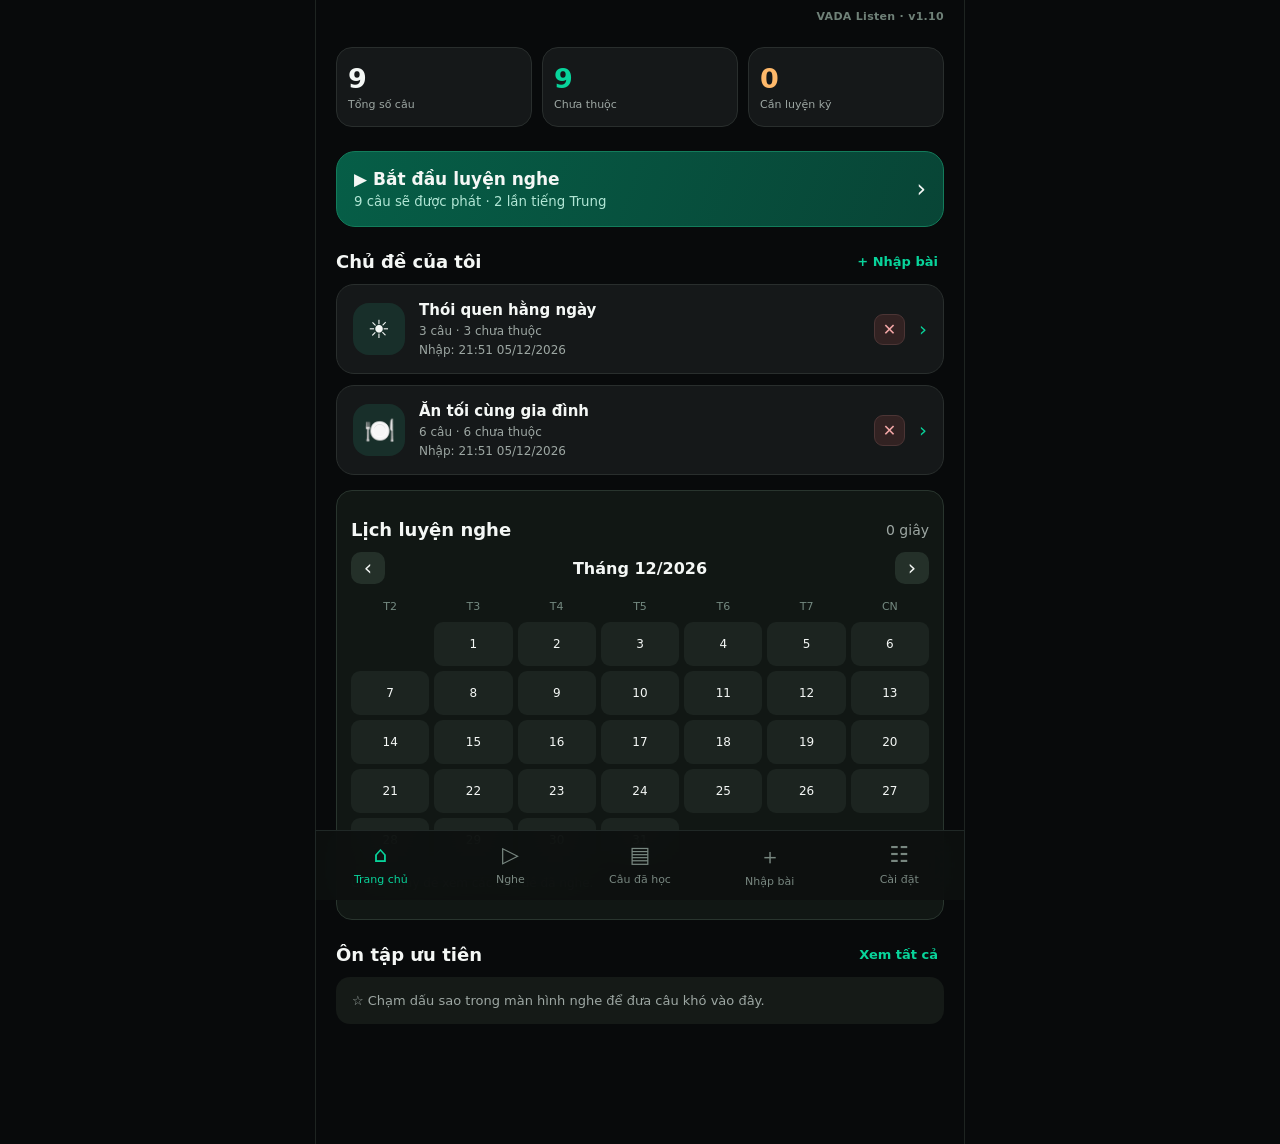
==== commit 34f0778c: "VADA v1.10: persistent car media controls and visible version" ====
--- a/apps/vada-listen/index.html
+++ b/apps/vada-listen/index.html
@@ -66,13 +66,13 @@
 
 .calendar-section{margin-top:15px;background:#111714;border:1px solid #29352e;border-radius:16px;padding:4px 14px 14px}.cal-head{display:flex;align-items:center;justify-content:space-between;margin:12px 0}.cal-head button{background:#243029;border-radius:10px;width:34px;height:32px;font-size:21px}.calendar-grid{display:grid;grid-template-columns:repeat(7,minmax(0,1fr));gap:5px}.cal-dow{text-align:center;color:#748980;font-size:11px;padding:4px 0}.cal-day{background:#1c2420;border-radius:9px;min-height:39px;padding:5px 1px;display:flex;flex-direction:column;align-items:center;justify-content:center;font-size:12px}.cal-day.has-listen{background:#07543f;color:#c9f9e8}.cal-dot{font-size:9px;color:#9afadd}.cal-day.selected{outline:2px solid #a6ffdc}.cal-day.empty{background:transparent}.topic-delete{background:#322222;border:1px solid #4c3535;color:#f4a7a7;border-radius:9px;min-width:31px;height:31px;font-size:16px;flex-shrink:0}.import-stamp{font-size:11px;color:#759286;margin-top:6px}
 .nav-in{grid-template-columns:repeat(5,minmax(0,1fr))}.nav button{min-width:0}.nav button .ico{font-size:22px}.settings-heading{display:flex;align-items:center;gap:12px;margin:4px 0 20px}.settings-home{width:40px;height:40px;background:#1c2521;border:1px solid #304038;border-radius:12px;font-size:26px;color:#08d49b;display:grid;place-items:center}
-.cal-day{gap:2px;min-height:44px}.cal-duration{font-size:10px;font-weight:700;color:#a6ffe0;line-height:1.1;white-space:nowrap}.calendar-topic{display:flex;justify-content:space-between;align-items:start;gap:10px;padding:10px 0;border-bottom:1px solid #29352e;font-size:12px}.calendar-topic span{min-width:0;overflow-wrap:anywhere}.calendar-topic strong{color:#7becc6;white-space:nowrap;font-variant-numeric:tabular-nums}.calendar-detail-heading{display:block;color:#e5f6ee;margin:4px 0 8px;font-size:13px}
+.cal-day{gap:2px;min-height:44px}.cal-duration{font-size:10px;font-weight:700;color:#a6ffe0;line-height:1.1;white-space:nowrap}.calendar-topic{display:flex;justify-content:space-between;align-items:start;gap:10px;padding:10px 0;border-bottom:1px solid #29352e;font-size:12px}.calendar-topic span{min-width:0;overflow-wrap:anywhere}.calendar-topic strong{color:#7becc6;white-space:nowrap;font-variant-numeric:tabular-nums}.calendar-detail-heading{display:block;color:#e5f6ee;margin:4px 0 8px;font-size:13px}.app-version{display:flex;justify-content:flex-end;margin:-2px 0 8px;color:#6f8178;font-size:11px;font-weight:700;letter-spacing:.3px}
 </style>
 </head>
 <body><div class="app">
 
 <main>
-<section id="home" class="screen active page"><div id="stats" class="stats"></div><button class="cta" onclick="openPlayer()"><span><strong>▶ Bắt đầu luyện nghe</strong><small id="ctaInfo">Nghe các câu chưa thuộc</small></span><span style="font-size:24px">›</span></button><div class="section-head"><h2>Chủ đề của tôi</h2><button class="link" onclick="openModal('importModal')">+ Nhập bài</button></div><div id="topics"></div><div id="calendarSection" class="calendar-section"><div class="section-head"><h2>Lịch luyện nghe</h2><span class="muted" id="calendarTotal"></span></div><div class="cal-head"><button onclick="changeCalendar(-1)" aria-label="Tháng trước">‹</button><strong id="calendarTitle"></strong><button onclick="changeCalendar(1)" aria-label="Tháng sau">›</button></div><div class="calendar-grid" id="calendarGrid"></div><p class="help" id="calendarDetail">Chạm ngày để xem thời gian nghe.</p></div><div class="section-head"><h2>Ôn tập ưu tiên</h2><button class="link" onclick="showScreen('library');setFilter('hard')">Xem tất cả</button></div><div id="homePriority"></div></section>
+<section id="home" class="screen active page"><div class="app-version">VADA Listen · v1.10</div><div id="stats" class="stats"></div><button class="cta" onclick="openPlayer()"><span><strong>▶ Bắt đầu luyện nghe</strong><small id="ctaInfo">Nghe các câu chưa thuộc</small></span><span style="font-size:24px">›</span></button><div class="section-head"><h2>Chủ đề của tôi</h2><button class="link" onclick="openModal('importModal')">+ Nhập bài</button></div><div id="topics"></div><div id="calendarSection" class="calendar-section"><div class="section-head"><h2>Lịch luyện nghe</h2><span class="muted" id="calendarTotal"></span></div><div class="cal-head"><button onclick="changeCalendar(-1)" aria-label="Tháng trước">‹</button><strong id="calendarTitle"></strong><button onclick="changeCalendar(1)" aria-label="Tháng sau">›</button></div><div class="calendar-grid" id="calendarGrid"></div><p class="help" id="calendarDetail">Chạm ngày để xem thời gian nghe.</p></div><div class="section-head"><h2>Ôn tập ưu tiên</h2><button class="link" onclick="showScreen('library');setFilter('hard')">Xem tất cả</button></div><div id="homePriority"></div></section>
 <section id="player" class="screen page" style="padding-top:0">
   <div class="player-head">
     <button class="head-icon" onclick="showScreen('home')" title="Quay lại" aria-label="Quay lại"><svg width="20" height="20" viewBox="0 0 24 24" fill="none" stroke="currentColor" stroke-width="1.9" stroke-linecap="round" stroke-linejoin="round" aria-hidden="true"><path d="m15 18-6-6 6-6"/></svg></button>
@@ -275,7 +275,7 @@
     }
   }catch(e){}
 }
-/* VADA v1.9: Media Session for lock screen / car controls (Chrome and Android Auto support varies).
+/* VADA v1.10: persistent Media Session for lock screen / car controls (Chrome and Android Auto support varies).
    No interception of the hardware volume keys: browsers cannot receive those events while locked. */
 const mediaAnchor=document.getElementById('backgroundAudio');
 let bgAudioUrl='';
@@ -293,7 +293,8 @@
   if(!settings.lockControl)return;
   if(!bgAudioUrl)bgAudioUrl=generateQuietWav();
   if(mediaAnchor.src!==bgAudioUrl)mediaAnchor.src=bgAudioUrl;
-  mediaAnchor.volume=0.08; // very low level; source is silent PCM, no audible carrier
+  mediaAnchor.loop=true; // keep the media session alive for Android Auto / car controls
+  mediaAnchor.volume=0.08; // source is silent PCM; no audible carrier
   let result=mediaAnchor.play();
   if(result?.catch)result.catch(()=>{ /* Android may block media start outside a user gesture */ });
 }
@@ -396,7 +397,9 @@
     pause:()=>{if(speaking)stopSpeech()},
     stop:()=>stopSpeech(),
     previoustrack:()=>{if(settings.lockControl)mediaSkip(-1)},
-    nexttrack:()=>{if(settings.lockControl)mediaSkip(1)}
+    nexttrack:()=>{if(settings.lockControl)mediaSkip(1)},
+    seekbackward:()=>{if(settings.lockControl)mediaSkip(-1)},
+    seekforward:()=>{if(settings.lockControl)mediaSkip(1)}
   };
   Object.entries(actions).forEach(([type,handler])=>{
     try{navigator.mediaSession.setActionHandler(type,handler)}catch(e){}
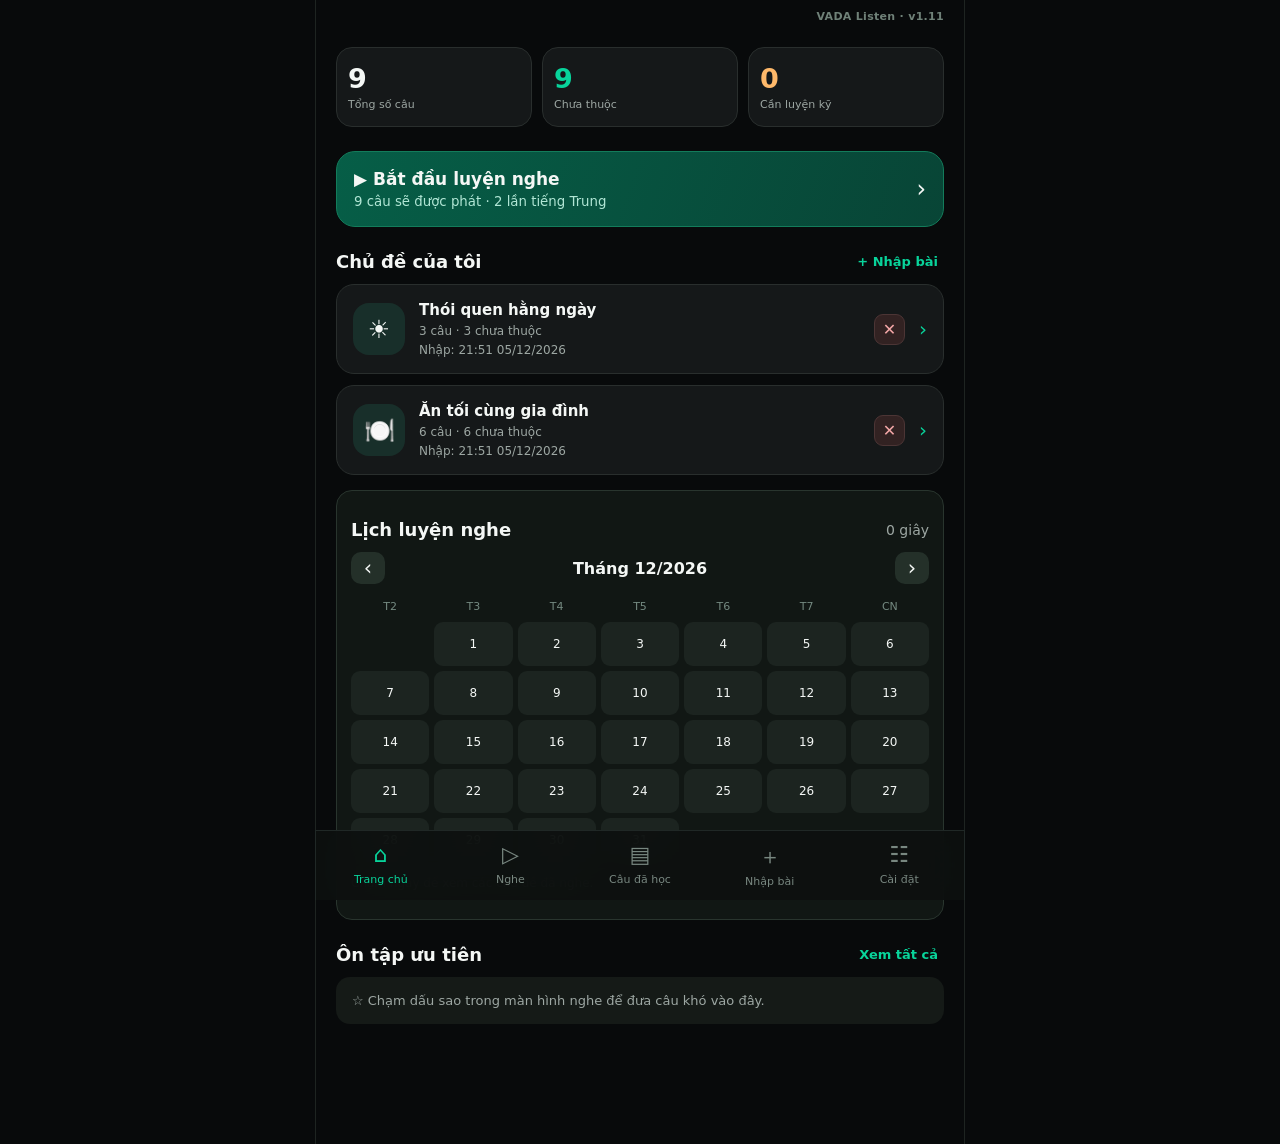
==== commit 5ad37995: "VADA v1.11: Google Sheets multi-device sync" ====
--- a/apps/vada-listen/index.html
+++ b/apps/vada-listen/index.html
@@ -72,7 +72,7 @@
 <body><div class="app">
 
 <main>
-<section id="home" class="screen active page"><div class="app-version">VADA Listen · v1.10</div><div id="stats" class="stats"></div><button class="cta" onclick="openPlayer()"><span><strong>▶ Bắt đầu luyện nghe</strong><small id="ctaInfo">Nghe các câu chưa thuộc</small></span><span style="font-size:24px">›</span></button><div class="section-head"><h2>Chủ đề của tôi</h2><button class="link" onclick="openModal('importModal')">+ Nhập bài</button></div><div id="topics"></div><div id="calendarSection" class="calendar-section"><div class="section-head"><h2>Lịch luyện nghe</h2><span class="muted" id="calendarTotal"></span></div><div class="cal-head"><button onclick="changeCalendar(-1)" aria-label="Tháng trước">‹</button><strong id="calendarTitle"></strong><button onclick="changeCalendar(1)" aria-label="Tháng sau">›</button></div><div class="calendar-grid" id="calendarGrid"></div><p class="help" id="calendarDetail">Chạm ngày để xem thời gian nghe.</p></div><div class="section-head"><h2>Ôn tập ưu tiên</h2><button class="link" onclick="showScreen('library');setFilter('hard')">Xem tất cả</button></div><div id="homePriority"></div></section>
+<section id="home" class="screen active page"><div class="app-version">VADA Listen · v1.11</div><div id="stats" class="stats"></div><button class="cta" onclick="openPlayer()"><span><strong>▶ Bắt đầu luyện nghe</strong><small id="ctaInfo">Nghe các câu chưa thuộc</small></span><span style="font-size:24px">›</span></button><div class="section-head"><h2>Chủ đề của tôi</h2><button class="link" onclick="openModal('importModal')">+ Nhập bài</button></div><div id="topics"></div><div id="calendarSection" class="calendar-section"><div class="section-head"><h2>Lịch luyện nghe</h2><span class="muted" id="calendarTotal"></span></div><div class="cal-head"><button onclick="changeCalendar(-1)" aria-label="Tháng trước">‹</button><strong id="calendarTitle"></strong><button onclick="changeCalendar(1)" aria-label="Tháng sau">›</button></div><div class="calendar-grid" id="calendarGrid"></div><p class="help" id="calendarDetail">Chạm ngày để xem thời gian nghe.</p></div><div class="section-head"><h2>Ôn tập ưu tiên</h2><button class="link" onclick="showScreen('library');setFilter('hard')">Xem tất cả</button></div><div id="homePriority"></div></section>
 <section id="player" class="screen page" style="padding-top:0">
   <div class="player-head">
     <button class="head-icon" onclick="showScreen('home')" title="Quay lại" aria-label="Quay lại"><svg width="20" height="20" viewBox="0 0 24 24" fill="none" stroke="currentColor" stroke-width="1.9" stroke-linecap="round" stroke-linejoin="round" aria-hidden="true"><path d="m15 18-6-6 6-6"/></svg></button>
@@ -133,7 +133,7 @@
   </div>
 </section>
 <section id="library" class="screen page"><span class="eyebrow">TỦ CÂU CỦA BẠN</span><h1 class="h1">Quản lý câu học</h1><p class="muted">Câu đã thuộc được bỏ khỏi danh sách phát, nhưng không bị xóa.</p><input id="searchInput" class="search" placeholder="⌕  Tìm tiếng Trung, Pinyin, nghĩa Việt..." oninput="renderLibrary()"><div id="filters" class="filter-wrap"><button class="filter active" data-filter="all" onclick="setFilter('all')">Tất cả</button><button class="filter" data-filter="learning" onclick="setFilter('learning')">Chưa thuộc</button><button class="filter" data-filter="hard" onclick="setFilter('hard')">Cần luyện kỹ</button><button class="filter" data-filter="mastered" onclick="setFilter('mastered')">Đã thuộc</button></div><div class="row" style="justify-content:space-between"><span class="muted" id="libraryCount"></span><select class="tiny-select" id="sortSelect" onchange="setSort(this.value)"><option value="recent">Mới nhập trước</option><option value="hard">Ưu tiên câu khó</option><option value="old">Cũ trước</option><option value="zh">Theo chữ Hán</option></select></div><div id="libraryList" class="library-list"></div></section>
-<section id="settings" class="screen page"><div class="settings-heading"><button class="settings-home" onclick="showScreen('home')" aria-label="Về Trang chủ" title="Về Trang chủ">⌂</button><h1 class="h1" style="margin:0">Cài đặt</h1></div><div class="settings-list"><div class="settings-line"><span>Giọng đọc</span><select id="ttsModeSelect" onchange="settings.ttsMode=this.value;save();checkAIStatus()" style="max-width:160px;background:#202a24;border:1px solid #385044;color:#d4f8ea;border-radius:8px;padding:8px"><option value="android">Android (miễn phí)</option><option value="ai">Gemini AI</option><option value="azure">Azure Xiaoxiao</option></select></div><div class="settings-line"><span>Thứ tự đọc</span><select id="playbackOrderSelect" onchange="settings.playbackOrder=this.value;save()" style="max-width:160px;background:#202a24;border:1px solid #385044;color:#d4f8ea;border-radius:8px;padding:8px"><option value="zh-first">Trung trước → Việt</option><option value="vi-first">Việt trước → Trung</option></select></div><div class="settings-line"><span>Nghỉ ở dấu phẩy</span><select id="phrasePauseSelect" onchange="settings.phrasePause=Number(this.value);save()" style="max-width:112px;background:#202a24;border:1px solid #385044;color:#d4f8ea;border-radius:8px;padding:8px"><option value="0">Tự nhiên</option><option value="180">0,18 giây</option><option value="250">0,25 giây</option><option value="400">0,4 giây</option></select></div><div id="aiStatus" class="help" style="padding:8px 14px;border-bottom:1px solid #29302d"></div><div class="settings-line"><span>Hiện lịch luyện nghe</span><input id="showCalendarSwitch" class="switch" type="checkbox" onchange="settings.showCalendar=this.checked;save();renderHome()"></div><div class="settings-line"><span>Hiện ngày nhập bài</span><input id="showImportSwitch" class="switch" type="checkbox" onchange="settings.showImportTime=this.checked;save();renderHome();renderLibrary()"></div><div class="settings-line"><span>Hiển thị chữ</span><select id="viewMode" onchange="settings.viewMode=this.value;save();renderPlayer()"><option value="both">Hán + Pinyin</option><option value="han">Chỉ chữ Hán</option><option value="pinyin">Chỉ Pinyin</option><option value="han-tone">Chữ Hán + dấu</option></select></div><div class="settings-line"><span>Xáo trộn thứ tự</span><input id="shuffleSwitch" class="switch" type="checkbox" onchange="settings.shuffle=this.checked;save();buildQueue();renderPlayer()"></div><div class="settings-line"><span>Phát liên tục</span><input id="loopSwitch" class="switch" type="checkbox" onchange="settings.loop=this.checked;save()"></div><div class="settings-line"><span>Bỏ qua câu đã thuộc</span><input id="skipSwitch" class="switch" type="checkbox" onchange="settings.skipKnown=this.checked;save();buildQueue();renderPlayer()"></div><div class="settings-line"><span>Thời gian nghỉ (giây)</span><div class="setting-right"><button onclick="changePause(-1)">−</button><strong id="pauseLabel">2</strong><button onclick="changePause(1)">＋</button></div></div><div class="settings-line" title="Chống tắt màn hình tự động khi đang phát; hao pin hơn"><span>Giữ màn hình sáng khi nghe</span><input id="screenWakeSwitch" class="switch" type="checkbox" onchange="setKeepScreenOn(this.checked)"></div><div class="settings-line"><span>Điều khiển khi khóa</span><input id="lockControlSwitch" class="switch" type="checkbox" onchange="setLockControl(this.checked)"></div><div class="settings-line"><span>Ẩn Pinyin khi nghe</span><input id="hidePySwitch" class="switch" type="checkbox" onchange="settings.hidePinyin=this.checked;save();renderPlayer()"></div></div><div class="voicebox"><div style="font-weight:750;margin-bottom:8px">Điều khiển không cần nhìn màn hình</div><p class="help" style="margin:0"><b>◀ Bài trước:</b> Đã thuộc &nbsp; · &nbsp; <b>▶ Bài sau:</b> Cần học thêm. Bấm trên bảng điều khiển media của màn hình khóa hoặc tai nghe. Nút tăng/giảm âm lượng vẫn do Android điều khiển, không thể gán từ web.</p><p class="help" style="margin:10px 0 0">Tùy chọn <b>Giữ màn hình sáng khi nghe</b> giúp Chrome tránh tự khóa khi app đang mở, nhưng hao pin hơn. Bạn vẫn có thể khóa màn hình thủ công. Chrome có thể dừng giọng TTS khi tắt màn hình. Nếu vẫn bị ngắt, cần phiên bản Android APK hoặc phát từ tệp âm thanh đã tạo sẵn.</p></div><div class="voicebox"><div style="font-weight:750;margin-bottom:12px">Giọng đọc trên thiết bị</div><label>Tiếng Trung phổ thông · zh-CN</label><select id="zhVoice" onchange="setVoice('zh',this.value)"></select><label>Tiếng Việt · vi-VN</label><select id="viVoice" onchange="setVoice('vi',this.value)"></select><button class="secondary" style="width:100%" onclick="loadVoices();toast('Đã cập nhật danh sách giọng đọc')">↻ Tải lại danh sách giọng</button><p class="help" id="voiceHelp">Ứng dụng sử dụng bộ giọng Speech Services trên điện thoại. Chất lượng tùy thiết bị.</p></div><div class="menu-row"><button class="secondary" onclick="exportData()">⇩ Sao lưu dữ liệu JSON</button><button class="secondary" onclick="openModal('importModal')">⇧ Nhập thêm bài</button></div><p class="help" style="margin-top:22px">Dữ liệu được lưu trên máy (localStorage). Nếu đổi máy, hãy xuất bản sao lưu JSON. Bản HTML không đảm bảo đọc liên tục khi khóa màn hình; nút âm lượng không thể đánh dấu câu từ Chrome.</p></section>
+<section id="settings" class="screen page"><div class="settings-heading"><button class="settings-home" onclick="showScreen('home')" aria-label="Về Trang chủ" title="Về Trang chủ">⌂</button><h1 class="h1" style="margin:0">Cài đặt</h1></div><div class="settings-list"><div class="settings-line"><span>Giọng đọc</span><select id="ttsModeSelect" onchange="settings.ttsMode=this.value;save();checkAIStatus()" style="max-width:160px;background:#202a24;border:1px solid #385044;color:#d4f8ea;border-radius:8px;padding:8px"><option value="android">Android (miễn phí)</option><option value="ai">Gemini AI</option><option value="azure">Azure Xiaoxiao</option></select></div><div class="settings-line"><span>Thứ tự đọc</span><select id="playbackOrderSelect" onchange="settings.playbackOrder=this.value;save()" style="max-width:160px;background:#202a24;border:1px solid #385044;color:#d4f8ea;border-radius:8px;padding:8px"><option value="zh-first">Trung trước → Việt</option><option value="vi-first">Việt trước → Trung</option></select></div><div class="settings-line"><span>Nghỉ ở dấu phẩy</span><select id="phrasePauseSelect" onchange="settings.phrasePause=Number(this.value);save()" style="max-width:112px;background:#202a24;border:1px solid #385044;color:#d4f8ea;border-radius:8px;padding:8px"><option value="0">Tự nhiên</option><option value="180">0,18 giây</option><option value="250">0,25 giây</option><option value="400">0,4 giây</option></select></div><div id="aiStatus" class="help" style="padding:8px 14px;border-bottom:1px solid #29302d"></div><div class="settings-line"><span>Hiện lịch luyện nghe</span><input id="showCalendarSwitch" class="switch" type="checkbox" onchange="settings.showCalendar=this.checked;save();renderHome()"></div><div class="settings-line"><span>Hiện ngày nhập bài</span><input id="showImportSwitch" class="switch" type="checkbox" onchange="settings.showImportTime=this.checked;save();renderHome();renderLibrary()"></div><div class="settings-line"><span>Hiển thị chữ</span><select id="viewMode" onchange="settings.viewMode=this.value;save();renderPlayer()"><option value="both">Hán + Pinyin</option><option value="han">Chỉ chữ Hán</option><option value="pinyin">Chỉ Pinyin</option><option value="han-tone">Chữ Hán + dấu</option></select></div><div class="settings-line"><span>Xáo trộn thứ tự</span><input id="shuffleSwitch" class="switch" type="checkbox" onchange="settings.shuffle=this.checked;save();buildQueue();renderPlayer()"></div><div class="settings-line"><span>Phát liên tục</span><input id="loopSwitch" class="switch" type="checkbox" onchange="settings.loop=this.checked;save()"></div><div class="settings-line"><span>Bỏ qua câu đã thuộc</span><input id="skipSwitch" class="switch" type="checkbox" onchange="settings.skipKnown=this.checked;save();buildQueue();renderPlayer()"></div><div class="settings-line"><span>Thời gian nghỉ (giây)</span><div class="setting-right"><button onclick="changePause(-1)">−</button><strong id="pauseLabel">2</strong><button onclick="changePause(1)">＋</button></div></div><div class="settings-line" title="Chống tắt màn hình tự động khi đang phát; hao pin hơn"><span>Giữ màn hình sáng khi nghe</span><input id="screenWakeSwitch" class="switch" type="checkbox" onchange="setKeepScreenOn(this.checked)"></div><div class="settings-line"><span>Điều khiển khi khóa</span><input id="lockControlSwitch" class="switch" type="checkbox" onchange="setLockControl(this.checked)"></div><div class="settings-line"><span>Ẩn Pinyin khi nghe</span><input id="hidePySwitch" class="switch" type="checkbox" onchange="settings.hidePinyin=this.checked;save();renderPlayer()"></div></div><div class="voicebox"><div style="font-weight:750;margin-bottom:8px">Điều khiển không cần nhìn màn hình</div><p class="help" style="margin:0"><b>◀ Bài trước:</b> Đã thuộc &nbsp; · &nbsp; <b>▶ Bài sau:</b> Cần học thêm. Bấm trên bảng điều khiển media của màn hình khóa hoặc tai nghe. Nút tăng/giảm âm lượng vẫn do Android điều khiển, không thể gán từ web.</p><p class="help" style="margin:10px 0 0">Tùy chọn <b>Giữ màn hình sáng khi nghe</b> giúp Chrome tránh tự khóa khi app đang mở, nhưng hao pin hơn. Bạn vẫn có thể khóa màn hình thủ công. Chrome có thể dừng giọng TTS khi tắt màn hình. Nếu vẫn bị ngắt, cần phiên bản Android APK hoặc phát từ tệp âm thanh đã tạo sẵn.</p></div><div class="voicebox"><div style="font-weight:750;margin-bottom:12px">Giọng đọc trên thiết bị</div><label>Tiếng Trung phổ thông · zh-CN</label><select id="zhVoice" onchange="setVoice('zh',this.value)"></select><label>Tiếng Việt · vi-VN</label><select id="viVoice" onchange="setVoice('vi',this.value)"></select><button class="secondary" style="width:100%" onclick="loadVoices();toast('Đã cập nhật danh sách giọng đọc')">↻ Tải lại danh sách giọng</button><p class="help" id="voiceHelp">Ứng dụng sử dụng bộ giọng Speech Services trên điện thoại. Chất lượng tùy thiết bị.</p></div><div class="voicebox"><div style="font-weight:750;margin-bottom:8px">Đồng bộ Google Sheets</div><p class="help" id="syncStatus" style="margin:0 0 10px">Chưa kiểm tra kết nối.</p><div class="field" style="margin:8px 0"><label>Mã đồng bộ riêng</label><input id="syncTokenInput" type="password" autocomplete="off" placeholder="Nhập mã một lần trên thiết bị này"></div><div class="menu-row"><button class="primary" onclick="connectGoogleSync()">Kết nối & đồng bộ</button><button class="secondary" onclick="syncNow(true)">↻ Đồng bộ ngay</button><button class="secondary" onclick="disconnectGoogleSync()">Ngắt kết nối</button></div><p class="help" style="margin:10px 0 0">Sau khi kết nối, dữ liệu câu học, trạng thái đã thuộc/câu khó, cài đặt và lịch nghe sẽ dùng chung giữa điện thoại, máy tính bảng và máy tính. Khi mất mạng app vẫn dùng bản lưu trên máy.</p></div><div class="menu-row"><button class="secondary" onclick="exportData()">⇩ Sao lưu dữ liệu JSON</button><button class="secondary" onclick="openModal('importModal')">⇧ Nhập thêm bài</button></div><p class="help" style="margin-top:22px">Dữ liệu được giữ trên máy để dùng khi mất mạng và có thể đồng bộ với Google Sheets. Bản HTML không đảm bảo đọc liên tục khi khóa màn hình; nút âm lượng không thể đánh dấu câu từ Chrome.</p></section>
 </main><nav class="nav"><div class="nav-in"><button data-screen="home" class="active" onclick="showScreen('home')"><span class="ico">⌂</span><span>Trang chủ</span></button><button data-screen="player" onclick="openPlayer()"><span class="ico">▷</span><span>Nghe</span></button><button data-screen="library" onclick="showScreen('library')"><span class="ico">▤</span><span>Câu đã học</span></button><button onclick="openModal('importModal')" title="Nhập bài" aria-label="Nhập bài"><span class="ico">＋</span><span>Nhập bài</span></button><button data-screen="settings" onclick="showScreen('settings')"><span class="ico">☷</span><span>Cài đặt</span></button></div></nav></div>
 <!-- import -->
 <div class="modal-cover" id="importModal" onclick="if(event.target===this)closeModal('importModal')"><div class="modal"><div class="modal-head"><h2>Nhập câu học hằng ngày</h2><button class="close" onclick="closeModal('importModal')">×</button></div><button class="upload" onclick="document.getElementById('fileInput').click()">⇧ Chọn file TXT / CSV / JSON / DOCX</button><input id="fileInput" type="file" accept=".txt,.csv,.json,.docx,text/plain,text/csv,application/json,application/vnd.openxmlformats-officedocument.wordprocessingml.document" hidden onchange="importFile(this.files[0]);this.value=''"/><p class="help">Có thể nhập file LingQ đã tạo trước đây. App sẽ tự gộp các dòng tiếng Trung bị lặp và nhận diện bản dịch tiếng Việt. File DOCX được đọc trực tiếp trên thiết bị (nếu trình duyệt hỗ trợ giải nén).</p><div class="divider"></div><div class="field"><label>Chủ đề / tên bài học</label><input id="importTopic" value="Bài học mới" placeholder="Ví dụ: Ngày 29/10 – Bài 1"></div><div class="field"><label>Dán các câu đã học</label><textarea id="importText" placeholder="你想去哪里吃饭？ | Nǐ xiǎng qù nǎlǐ chīfàn? | Bạn muốn đi ăn ở đâu?&#10;我们去饭店吃！ | Wǒmen qù fàndiàn chī! | Chúng ta đi nhà hàng ăn!"></textarea><div class="help">Mỗi dòng: Chữ Hán | Pinyin | Tiếng Việt. Cũng chấp nhận từng câu Trung – Việt trên hai dòng.</div></div><button class="primary" style="width:100%" onclick="importPaste()">Nhập các câu vào app</button></div></div>
@@ -155,11 +155,82 @@
  {zh:'你想吃什么？',py:'Nǐ xiǎng chī shénme?',vi:'Em muốn ăn gì?',topic:'Ăn tối cùng gia đình'}];
 const defaultSettings={speed:1,translate:true,repeats:2,pause:1,skipKnown:true,shuffle:false,loop:false,viewMode:'both',hidePinyin:false,voiceZh:'',voiceVi:'',lockControl:true,showCalendar:true,showImportTime:true,keepScreenOn:true,ttsMode:'android',phrasePause:250,playbackOrder:'zh-first'};
 let listenHistory={},topicListenHistory={},calendarOffset=0,listenLastTick=0,listenTicker=null;let settings={...defaultSettings}, sentences=[],currentScreen='home', filter='all',sort='recent',queue=[],queueIndex=0,topicScope='',speaking=false,runToken=0,ttsTimer=null,synth=window.speechSynthesis,voices=[],supportsSpeech=!!(synth&&window.SpeechSynthesisUtterance);
+const SYNC_ENDPOINT='https://script.google.com/macros/s/AKfycbzwYFCUs_FBho0uGsdPdvvJM-dV4DIhM7Y_2n7faFsRuJj3H9T7Ijbv5cYxfmTndhyZ/exec';
+const SYNC_APP_ID='vada-listen',SYNC_TOKEN_KEY='vada-listen-sync-token-v1',SYNC_INIT_KEY='vada-listen-sync-init-v1';
+let syncToken=localStorage.getItem(SYNC_TOKEN_KEY)||'',syncBusy=false,syncTimer=null,syncApplying=false,syncDeletedIds=[],settingsUpdatedAt=0,historyUpdatedAt={},settingsLastSerialized='';
+
 const $=id=>document.getElementById(id); const esc=s=>String(s??'').replace(/[&<>"']/g,c=>({'&':'&amp;','<':'&lt;','>':'&gt;','"':'&quot;',"'":'&#39;'}[c]));
 function newId(){return `${Date.now().toString(36)}-${Math.random().toString(36).slice(2,9)}`}
-function load(){try{let d=JSON.parse(localStorage.getItem(K));if(d&&Array.isArray(d.sentences)){sentences=d.sentences;settings={...defaultSettings,...d.settings};listenHistory=d.listenHistory||{};topicListenHistory=d.topicListenHistory||{};return}}catch(e){}sentences=sample.map((s,i)=>({...s,id:newId(),created:Date.now()-600000+i*1000,known:false,hard:false,repeat:0}));}
-function save(){try{localStorage.setItem(K,JSON.stringify({sentences,settings,listenHistory,topicListenHistory}))}catch(e){toast('Không lưu được dữ liệu. Hãy kiểm tra bộ nhớ trình duyệt.')}}
+function load(){try{let d=JSON.parse(localStorage.getItem(K));if(d&&Array.isArray(d.sentences)){sentences=d.sentences;settings={...defaultSettings,...d.settings};listenHistory=d.listenHistory||{};topicListenHistory=d.topicListenHistory||{};syncDeletedIds=Array.isArray(d.syncDeletedIds)?d.syncDeletedIds:[];settingsUpdatedAt=Number(d.settingsUpdatedAt)||0;historyUpdatedAt=d.historyUpdatedAt||{};sentences.forEach(s=>{if(!s.updated)s.updated=s.created||Date.now()});settingsLastSerialized=JSON.stringify(settings);return}}catch(e){}sentences=sample.map((s,i)=>{let t=Date.now()-600000+i*1000;return {...s,id:newId(),created:t,updated:t,known:false,hard:false,repeat:0}});settingsLastSerialized=JSON.stringify(settings);}
+function save(){try{const ss=JSON.stringify(settings);if(!syncApplying&&ss!==settingsLastSerialized){settingsUpdatedAt=Date.now();settingsLastSerialized=ss}localStorage.setItem(K,JSON.stringify({sentences,settings,listenHistory,topicListenHistory,syncDeletedIds,settingsUpdatedAt,historyUpdatedAt}))}catch(e){toast('Không lưu được dữ liệu. Hãy kiểm tra bộ nhớ trình duyệt.')}if(!syncApplying)scheduleCloudSync()}
 function toast(msg){let e=$('toast');e.textContent=msg;e.classList.add('show');clearTimeout(toast.timer);toast.timer=setTimeout(()=>e.classList.remove('show'),3500)}
+function wait(ms){return new Promise(r=>setTimeout(r,ms))}
+function setSyncStatus(msg,ok){let e=$('syncStatus');if(e){e.textContent=msg;e.style.color=ok===true?'var(--green)':ok===false?'var(--orange)':''}let input=$('syncTokenInput');if(input&&document.activeElement!==input)input.value=syncToken}
+function touchSentence(s){if(s)s.updated=Date.now()}
+function markSyncDeleted(s){if(!s||!s.id)return;if(!syncDeletedIds.includes(s.id))syncDeletedIds.push(s.id)}
+function scheduleCloudSync(){if(!syncToken)return;clearTimeout(syncTimer);syncTimer=setTimeout(()=>syncNow(false),12000)}
+async function cloudCall(action,sheet,args={}){if(!syncToken)throw Error('Chưa có mã đồng bộ');const ctrl=new AbortController(),timer=setTimeout(()=>ctrl.abort(),45000);try{const r=await fetch(SYNC_ENDPOINT,{method:'POST',redirect:'follow',credentials:'omit',headers:{'Content-Type':'text/plain;charset=utf-8'},body:JSON.stringify({appId:SYNC_APP_ID,token:syncToken,action,sheet,...args}),signal:ctrl.signal});if(!r.ok)throw Error('HTTP '+r.status);const j=await r.json();if(!j.ok){let e=new Error(j.error?.message||'Lỗi đồng bộ');e.code=j.error?.code;throw e}return j.data}finally{clearTimeout(timer)}}
+async function cloudList(sheet){let out=[],cursor=0;do{let p=await cloudCall('read',sheet,{cursor,limit:100});out.push(...(p.records||[]));cursor=p.nextCursor}while(cursor!==null);return out}
+function cloudSentenceData(s,deleted='false'){return {zh:String(s.zh||''),py:String(s.py||''),vi:String(s.vi||''),topic:String(s.topic||'Chưa phân loại'),repeat:String(Number(s.repeat)||0),known:String(!!s.known),hard:String(!!s.hard),created:String(Number(s.created)||Date.now()),deleted:String(deleted)}}
+function sentenceFromCloud(r){let d=r.data||{};return {id:r.id,zh:d.zh||'',py:d.py||'',vi:d.vi||'',topic:d.topic||'Chưa phân loại',repeat:Number(d.repeat)||0,known:String(d.known)==='true',hard:String(d.hard)==='true',created:Number(d.created)||Date.parse(r.createdAt)||Date.now(),updated:Date.parse(r.updatedAt)||Date.now(),_cloudVersion:Number(r.version)||1}}
+function historyRecordId(day){return 'history-'+String(day).replace(/-/g,'')+'-vada'}
+function historyPayload(day){return JSON.stringify({total:Number(listenHistory[day])||0,topics:topicListenHistory[day]||{}})}
+function applyHistoryRecord(r){try{let d=r.data||{},p=JSON.parse(d.seconds||'{}'),day=d.day;if(!day)return;listenHistory[day]=Number(p.total)||0;topicListenHistory[day]=p.topics&&typeof p.topics==='object'?p.topics:{};historyUpdatedAt[day]=Date.parse(r.updatedAt)||Date.now()}catch(e){}}
+async function pacedCreate(sheet,id,data){let x=await cloudCall('create',sheet,{id,data});await wait(520);return x}
+async function connectGoogleSync(){let v=String($('syncTokenInput')?.value||'').trim();if(!/^[A-Za-z0-9_-]{43}$/.test(v)){toast('Mã đồng bộ chưa đúng');return}if(v!==syncToken)localStorage.removeItem(SYNC_INIT_KEY);syncToken=v;localStorage.setItem(SYNC_TOKEN_KEY,v);await syncNow(true)}
+function disconnectGoogleSync(){syncToken='';localStorage.removeItem(SYNC_TOKEN_KEY);localStorage.removeItem(SYNC_INIT_KEY);clearTimeout(syncTimer);setSyncStatus('Đã ngắt Google Sheets. Dữ liệu trên máy vẫn được giữ.',false);toast('Đã ngắt đồng bộ trên thiết bị này')}
+async function syncNow(manual=false){
+ if(!syncToken){setSyncStatus('Chưa kết nối Google Sheets.',false);if(manual)toast('Hãy nhập mã đồng bộ trong Cài đặt');return}
+ if(syncBusy)return;syncBusy=true;setSyncStatus('Đang đồng bộ…');
+ try{
+  const [remoteSent,remoteSettings,remoteHistory]=await Promise.all([cloudList('Sentences'),cloudList('Settings'),cloudList('History')]);
+  const initialized=localStorage.getItem(SYNC_INIT_KEY)==='1';
+  syncApplying=true;
+  if(!initialized){
+    const activeRemote=remoteSent.filter(r=>String(r.data?.deleted)!=='true');
+    if(activeRemote.length||remoteSettings.length||remoteHistory.length){
+      sentences=activeRemote.map(sentenceFromCloud);
+      const sr=remoteSettings.find(r=>r.data?.key==='all');
+      if(sr){try{settings={...defaultSettings,...JSON.parse(sr.data.value||'{}')};settingsUpdatedAt=Date.parse(sr.updatedAt)||Date.now();settingsLastSerialized=JSON.stringify(settings)}catch(e){}}
+      listenHistory={};topicListenHistory={};historyUpdatedAt={};remoteHistory.forEach(applyHistoryRecord);
+      syncDeletedIds=[];
+    }else{
+      for(const s of sentences){let x=await pacedCreate('Sentences',s.id,cloudSentenceData(s));s._cloudVersion=x.record.version;s.updated=Date.parse(x.record.updatedAt)||Date.now()}
+      let sr=await pacedCreate('Settings','settings-main-vada-listen',{key:'all',value:JSON.stringify(settings)});settingsUpdatedAt=Date.parse(sr.record.updatedAt)||Date.now();
+      for(const day of Object.keys(listenHistory)){let hr=await pacedCreate('History',historyRecordId(day),{day,topic:'__all__',seconds:historyPayload(day)});historyUpdatedAt[day]=Date.parse(hr.record.updatedAt)||Date.now()}
+    }
+    localStorage.setItem(SYNC_INIT_KEY,'1');
+  }else{
+    const rmap=new Map(remoteSent.map(r=>[r.id,r]));
+    for(const id of [...syncDeletedIds]){
+      const r=rmap.get(id);
+      if(r&&String(r.data?.deleted)!=='true'){let data={...r.data,deleted:'true'};await cloudCall('update','Sentences',{id,version:r.version,data});await wait(520)}
+      syncDeletedIds=syncDeletedIds.filter(x=>x!==id);
+    }
+    const lmap=new Map(sentences.map(s=>[s.id,s]));
+    for(const r of remoteSent){
+      const deleted=String(r.data?.deleted)==='true',local=lmap.get(r.id);
+      if(deleted){if(local){sentences=sentences.filter(s=>s.id!==r.id)}continue}
+      if(!local){sentences.push(sentenceFromCloud(r));continue}
+      const lt=Number(local.updated||local.created)||0,rt=Date.parse(r.updatedAt)||0;
+      if(lt>rt+1500){let x=await cloudCall('update','Sentences',{id:local.id,version:r.version,data:cloudSentenceData(local)});local._cloudVersion=x.record.version;local.updated=Date.parse(x.record.updatedAt)||Date.now();await wait(520)}
+      else if(rt>lt+1500){Object.assign(local,sentenceFromCloud(r))}
+      else local._cloudVersion=r.version;
+    }
+    const freshRemoteIds=new Set(remoteSent.map(r=>r.id));
+    for(const s of sentences){if(!freshRemoteIds.has(s.id)&&!syncDeletedIds.includes(s.id)){let x=await pacedCreate('Sentences',s.id,cloudSentenceData(s));s._cloudVersion=x.record.version;s.updated=Date.parse(x.record.updatedAt)||Date.now()}}
+    const sr=remoteSettings.find(r=>r.data?.key==='all');
+    if(!sr){let x=await cloudCall('create','Settings',{id:'settings-main-vada-listen',data:{key:'all',value:JSON.stringify(settings)}});settingsUpdatedAt=Date.parse(x.record.updatedAt)||Date.now()}
+    else {let rt=Date.parse(sr.updatedAt)||0;if(settingsUpdatedAt>rt+1500){let x=await cloudCall('update','Settings',{id:sr.id,version:sr.version,data:{key:'all',value:JSON.stringify(settings)}});settingsUpdatedAt=Date.parse(x.record.updatedAt)||Date.now()}else if(rt>settingsUpdatedAt+1500){try{settings={...defaultSettings,...JSON.parse(sr.data.value||'{}')};settingsUpdatedAt=rt;settingsLastSerialized=JSON.stringify(settings)}catch(e){}}}
+    const hrmap=new Map(remoteHistory.map(r=>[r.data?.day,r]));
+    const days=new Set([...Object.keys(listenHistory),...remoteHistory.map(r=>r.data?.day).filter(Boolean)]);
+    for(const day of days){let r=hrmap.get(day),lt=Number(historyUpdatedAt[day])||0,rt=r?(Date.parse(r.updatedAt)||0):0;if(!r){let x=await cloudCall('create','History',{id:historyRecordId(day),data:{day,topic:'__all__',seconds:historyPayload(day)}});historyUpdatedAt[day]=Date.parse(x.record.updatedAt)||Date.now();await wait(520)}else if(lt>rt+1500){let x=await cloudCall('update','History',{id:r.id,version:r.version,data:{day,topic:'__all__',seconds:historyPayload(day)}});historyUpdatedAt[day]=Date.parse(x.record.updatedAt)||Date.now();await wait(520)}else if(rt>lt+1500)applyHistoryRecord(r)}
+  }
+  buildQueue(current()?.id);save();renderHome();renderLibrary();if(currentScreen==='settings')renderSettings();setSyncStatus('Đã đồng bộ Google Sheets · '+new Date().toLocaleTimeString('vi-VN',{hour:'2-digit',minute:'2-digit'}),true);if(manual)toast('Đồng bộ Google Sheets hoàn tất');
+ }catch(e){setSyncStatus('Lỗi đồng bộ: '+(e.message||e),false);if(manual)toast('Không đồng bộ được: '+(e.message||e))}
+ finally{syncApplying=false;syncBusy=false}
+}
+
 function showScreen(screen){if(screen!=='player')stopSpeech();currentScreen=screen;document.body.classList.toggle('is-player',screen==='player');document.querySelectorAll('.screen').forEach(e=>e.classList.toggle('active',e.id===screen));document.querySelectorAll('.nav button').forEach(e=>e.classList.toggle('active',e.dataset.screen===screen));window.scrollTo({top:0,behavior:'instant'});if(screen==='home')renderHome();if(screen==='library')renderLibrary();if(screen==='settings')renderSettings();if(screen==='player')renderPlayer()}
 function getActive(){return sentences.filter(s=>(!settings.skipKnown||!s.known)&&(!topicScope||s.topic===topicScope))}
 function buildQueue(preserveId){let items=getActive();if(settings.shuffle){items=[...items];for(let i=items.length-1;i>0;i--){let j=Math.floor(Math.random()*(i+1));[items[i],items[j]]=[items[j],items[i]]}}queue=items.map(s=>s.id);queueIndex=Math.max(0,queue.indexOf(preserveId));if(queueIndex<0)queueIndex=0}
@@ -168,19 +239,19 @@
 function renderHome(){renderCalendar();let n=sentences.filter(s=>!s.known).length,known=sentences.length-n,hard=sentences.filter(s=>s.hard&&!s.known).length;$('stats').innerHTML=`<div class="stat"><strong>${sentences.length}</strong><label>Tổng số câu</label></div><div class="stat"><strong style="color:var(--green)">${n}</strong><label>Chưa thuộc</label></div><div class="stat"><strong style="color:var(--orange)">${hard}</strong><label>Cần luyện kỹ</label></div>`;$('ctaInfo').textContent=`${settings.skipKnown?n:sentences.length} câu sẽ được phát · ${settings.repeats} lần tiếng Trung`;let groups=[...new Set(sentences.map(s=>s.topic||'Chưa phân loại'))];$('topics').innerHTML=groups.length?groups.map((t,i)=>{let all=sentences.filter(s=>(s.topic||'Chưa phân loại')===t),unk=all.filter(s=>!s.known).length;return `<div class="topic-card" data-topic="${esc(t)}"><div class="topic-emoji">${['☀️','🍽️','📘','💬','📚'][i%5]}</div><div class="grow"><div class="topic-title">${esc(t)}</div><div class="topic-meta">${all.length} câu · ${unk} chưa thuộc</div>${settings.showImportTime?`<div class="topic-meta">Nhập: ${formatDateTime(Math.min(...all.map(s=>s.created||Date.now())))}</div>`:""}</div><button class="topic-delete" type="button" title="Xóa chủ đề" data-delete-topic="${esc(t)}" aria-label="Xóa chủ đề">✕</button><span style="font-size:20px;color:var(--green)">›</span></div>`}).join(''):'<div class="empty">Chưa có bài. Hãy nhập câu học đầu tiên.</div>';$('topics').querySelectorAll('[data-topic]').forEach(el=>el.onclick=()=>openPlayer(el.dataset.topic));$('topics').querySelectorAll('[data-delete-topic]').forEach(btn=>btn.onclick=e=>{e.stopPropagation();deleteTopic(btn.dataset.deleteTopic)});let p=sentences.filter(s=>s.hard&&!s.known).slice(0,3);$('homePriority').innerHTML=p.length?p.map(s=>`<div class="sentence"><div class="zh">${esc(s.zh)}</div><div class="vi">${esc(s.vi)}</div><div class="row" style="margin-top:8px"><span class="pill">Lặp ${s.repeat||settings.repeats} lần</span><button class="link" style="margin-left:auto" data-play="${esc(s.id)}">Nghe câu này →</button></div></div>`).join(''):'<div style="padding:16px;background:#151a17;border-radius:14px;color:var(--sub);font-size:13px">☆ Chạm dấu sao trong màn hình nghe để đưa câu khó vào đây.</div>';$('homePriority').querySelectorAll('[data-play]').forEach(b=>b.onclick=()=>{topicScope='';buildQueue(b.dataset.play);showScreen('player')})}
 function renderPlayer(){let s=current();updateMediaSession();$('playerCounter').textContent=queue.length?`${Math.min(queueIndex+1,queue.length)}/${queue.length}`:'0/0';$('progressBar').style.width=queue.length?((Math.min(queueIndex+1,queue.length))/queue.length*100)+'%':'0%';$('playerTopic').textContent=(topicScope||'Tất cả chủ đề')+' ▾';$('speedSlider').value=settings.speed;$('speedVal').textContent=settings.speed.toFixed(2).replace(/0$/,'')+'×';$('translateSwitch').checked=settings.translate;$('repeatLabel').textContent=settings.repeats;let nodes=['nowPy','nowHan','nowVi','prevCard','nextCard','speakingLabel','overrideTag'];if(!s){nodes.forEach(k=>$(k).innerHTML='');$('nowHan').textContent=queue.length?'Đã hết bài nghe':'Không có câu để phát';$('nowVi').textContent=queue.length?'Về Trang chủ để chọn bài khác.':'Vào quản lý câu để bỏ đánh dấu đã thuộc, hoặc nhập thêm bài.';$('playButton').disabled=true;return}$('playButton').disabled=false;let m=settings.viewMode;$('nowPy').textContent=(m==='han'||m==='pinyin'||settings.hidePinyin)?'':s.py||'';$('nowHan').textContent=m==='pinyin'?(s.py||s.zh):s.zh;$('nowVi').textContent=settings.translate?(s.vi||'Chưa có nghĩa tiếng Việt'):'';let p=sentences.find(x=>x.id===queue[queueIndex-1]),n=sentences.find(x=>x.id===queue[queueIndex+1]);$('prevCard').innerHTML=p?`<div>${esc(p.py||'')}</div><div class="han">${esc(p.zh)}</div>`:'';$('nextCard').innerHTML=n?`<div>${esc(n.py||'')}</div><div class="han">${esc(n.zh)}</div>`:'';$('overrideSelect').value=String(s.repeat||0);$('overrideTag').innerHTML=s.hard?'<span class="tag">★ Đang ưu tiên luyện kỹ</span>':'';$('masterNow').style.color=s.known?'var(--green)':'';$('hardNow').innerHTML=s.hard?VADA_STAR_ON:VADA_STAR;$('hardNow').style.color=s.hard?'var(--orange)':'';$('playButton').innerHTML=speaking?VADA_PAUSE:VADA_PLAY;$('playButton').classList.toggle('playing',speaking)}
 function navigate(delta){stopSpeech();if(!queue.length)return;queueIndex+=delta;if(queueIndex<0)queueIndex=settings.loop?queue.length-1:0;if(queueIndex>=queue.length)queueIndex=settings.loop?0:queue.length-1;renderPlayer()}
-function markKnown(id){let s=sentences.find(s=>s.id===id);if(!s)return;s.known=!s.known;save();if(currentScreen==='player'&&settings.skipKnown){stopSpeech();let old=queueIndex;queue.splice(old,1);if(queueIndex>=queue.length)queueIndex=Math.max(queue.length-1,0);renderPlayer();toast(s.known?'Đã thuộc · tự bỏ khỏi danh sách phát':'Đã chuyển sang chưa thuộc')}else{renderLibrary();renderPlayer()}}
+function markKnown(id){let s=sentences.find(s=>s.id===id);if(!s)return;s.known=!s.known;touchSentence(s);save();if(currentScreen==='player'&&settings.skipKnown){stopSpeech();let old=queueIndex;queue.splice(old,1);if(queueIndex>=queue.length)queueIndex=Math.max(queue.length-1,0);renderPlayer();toast(s.known?'Đã thuộc · tự bỏ khỏi danh sách phát':'Đã chuyển sang chưa thuộc')}else{renderLibrary();renderPlayer()}}
 function toggleMasterCurrent(){let s=current();if(s)markKnown(s.id)}
-function toggleHard(id){let s=sentences.find(s=>s.id===id);if(s){s.hard=!s.hard;save();renderLibrary();renderPlayer();toast(s.hard?'Đã thêm vào cần luyện kỹ':'Đã bỏ ưu tiên')}}
+function toggleHard(id){let s=sentences.find(s=>s.id===id);if(s){s.hard=!s.hard;touchSentence(s);save();renderLibrary();renderPlayer();toast(s.hard?'Đã thêm vào cần luyện kỹ':'Đã bỏ ưu tiên')}}
 function toggleHardCurrent(){let s=current();if(s)toggleHard(s.id)}
 function changeRepeat(delta){settings.repeats=Math.max(1,Math.min(20,settings.repeats+delta));save();renderPlayer()}
 function setTranslate(v){settings.translate=v;save();renderPlayer()}
 function updateSpeed(v){settings.speed=Number(v);$('speedVal').textContent=settings.speed.toFixed(2).replace(/0$/,'')+'×';save()}
-function setOverride(v){let s=current();if(!s)return;s.repeat=Number(v);save();renderPlayer();toast(s.repeat?`Câu này sẽ đọc ${s.repeat} lần tiếng Trung`:'Câu này dùng số lần lặp mặc định')}
+function setOverride(v){let s=current();if(!s)return;s.repeat=Number(v);touchSentence(s);save();renderPlayer();toast(s.repeat?`Câu này sẽ đọc ${s.repeat} lần tiếng Trung`:'Câu này dùng số lần lặp mặc định')}
 function changePause(v){settings.pause=Math.max(0,Math.min(15,settings.pause+v));save();renderSettings()}
-function renderSettings(){$('ttsModeSelect').value=settings.ttsMode||'android';$('playbackOrderSelect').value=settings.playbackOrder||'zh-first';$('phrasePauseSelect').value=String(settings.phrasePause??250);checkAIStatus();$('showCalendarSwitch').checked=settings.showCalendar;$('showImportSwitch').checked=settings.showImportTime;$('screenWakeSwitch').checked=settings.keepScreenOn;$('lockControlSwitch').checked=settings.lockControl;$('viewMode').value=settings.viewMode;$('shuffleSwitch').checked=settings.shuffle;$('loopSwitch').checked=settings.loop;$('skipSwitch').checked=settings.skipKnown;$('hidePySwitch').checked=settings.hidePinyin;$('pauseLabel').textContent=settings.pause;loadVoices()}
+function renderSettings(){setSyncStatus(syncToken?'Đã có mã đồng bộ · sẵn sàng đồng bộ Google Sheets':'Chưa kết nối Google Sheets.',!!syncToken);$('ttsModeSelect').value=settings.ttsMode||'android';$('playbackOrderSelect').value=settings.playbackOrder||'zh-first';$('phrasePauseSelect').value=String(settings.phrasePause??250);checkAIStatus();$('showCalendarSwitch').checked=settings.showCalendar;$('showImportSwitch').checked=settings.showImportTime;$('screenWakeSwitch').checked=settings.keepScreenOn;$('lockControlSwitch').checked=settings.lockControl;$('viewMode').value=settings.viewMode;$('shuffleSwitch').checked=settings.shuffle;$('loopSwitch').checked=settings.loop;$('skipSwitch').checked=settings.skipKnown;$('hidePySwitch').checked=settings.hidePinyin;$('pauseLabel').textContent=settings.pause;loadVoices()}
 function setFilter(v){filter=v;document.querySelectorAll('[data-filter]').forEach(b=>b.classList.toggle('active',b.dataset.filter===v));renderLibrary()}
 function setSort(v){sort=v;renderLibrary()}
-function renderLibrary(){let q=$('searchInput').value.toLowerCase().trim(),arr=sentences.filter(s=>(filter==='all'||filter==='learning'&&!s.known||filter==='mastered'&&s.known||filter==='hard'&&s.hard)&&(!q||[s.zh,s.py,s.vi,s.topic].join(' ').toLowerCase().includes(q)));if(sort==='recent')arr.sort((a,b)=>b.created-a.created);if(sort==='old')arr.sort((a,b)=>a.created-b.created);if(sort==='hard')arr.sort((a,b)=>Number(b.hard)-Number(a.hard)||b.created-a.created);if(sort==='zh')arr.sort((a,b)=>a.zh.localeCompare(b.zh,'zh'));$('libraryCount').textContent=`Hiển thị ${arr.length}/${sentences.length} câu`;$('libraryList').innerHTML=arr.length?arr.map(s=>`<div class="sentence ${s.known?'mastered':''}"><div class="topline"><span class="zhpy">${esc(s.topic||'Chưa phân loại')}</span><span class="pill" style="${s.known?'background:#242c28;color:#aaa':''}">${s.known?'Đã thuộc':s.hard?'Cần luyện kỹ':'Đang học'}</span></div><div class="zh">${esc(s.zh)}</div><div class="zhpy">${esc(s.py||'')}</div><div class="vi">${esc(s.vi||'')}</div>${settings.showImportTime?`<div class="import-stamp">Nhập: ${formatDateTime(s.created)}</div>`:""}<div class="sactions"><button class="act ${s.known?'marked':''}" data-action="known" data-id="${esc(s.id)}">${s.known?'↶ Học lại':'✓ Đã thuộc'}</button><button class="act ${s.hard?'orange':''}" data-action="hard" data-id="${esc(s.id)}">${s.hard?'★ Câu khó':'☆ Cần luyện kỹ'}</button><button class="act" data-action="repeat" data-id="${esc(s.id)}">↻ ${s.repeat?s.repeat+' lần':'Mặc định'}</button><button class="act" data-action="play" data-id="${esc(s.id)}">▶ Nghe</button><button class="act danger" data-action="delete" data-id="${esc(s.id)}">Xóa</button></div></div>`).join(''):'<div class="empty">Không có câu phù hợp.</div>';$('libraryList').querySelectorAll('[data-action]').forEach(b=>b.onclick=()=>{let id=b.dataset.id,s=sentences.find(s=>s.id===id);if(!s)return;let a=b.dataset.action;if(a==='known')markKnown(id);if(a==='hard')toggleHard(id);if(a==='repeat'){let options=[0,1,2,3,5,8,12,20],idx=options.indexOf(s.repeat||0);s.repeat=options[(idx+1)%options.length];save();renderLibrary()}if(a==='play'){topicScope='';let skip=settings.skipKnown;if(s.known&&skip){toast('Câu đã thuộc. Chọn “Học lại” trước khi nghe.');return}buildQueue(id);showScreen('player');togglePlayback()}if(a==='delete'&&confirm('Xóa câu này khỏi ứng dụng?')){stopSpeech();sentences=sentences.filter(x=>x.id!==id);save();buildQueue();renderLibrary()}})}
+function renderLibrary(){let q=$('searchInput').value.toLowerCase().trim(),arr=sentences.filter(s=>(filter==='all'||filter==='learning'&&!s.known||filter==='mastered'&&s.known||filter==='hard'&&s.hard)&&(!q||[s.zh,s.py,s.vi,s.topic].join(' ').toLowerCase().includes(q)));if(sort==='recent')arr.sort((a,b)=>b.created-a.created);if(sort==='old')arr.sort((a,b)=>a.created-b.created);if(sort==='hard')arr.sort((a,b)=>Number(b.hard)-Number(a.hard)||b.created-a.created);if(sort==='zh')arr.sort((a,b)=>a.zh.localeCompare(b.zh,'zh'));$('libraryCount').textContent=`Hiển thị ${arr.length}/${sentences.length} câu`;$('libraryList').innerHTML=arr.length?arr.map(s=>`<div class="sentence ${s.known?'mastered':''}"><div class="topline"><span class="zhpy">${esc(s.topic||'Chưa phân loại')}</span><span class="pill" style="${s.known?'background:#242c28;color:#aaa':''}">${s.known?'Đã thuộc':s.hard?'Cần luyện kỹ':'Đang học'}</span></div><div class="zh">${esc(s.zh)}</div><div class="zhpy">${esc(s.py||'')}</div><div class="vi">${esc(s.vi||'')}</div>${settings.showImportTime?`<div class="import-stamp">Nhập: ${formatDateTime(s.created)}</div>`:""}<div class="sactions"><button class="act ${s.known?'marked':''}" data-action="known" data-id="${esc(s.id)}">${s.known?'↶ Học lại':'✓ Đã thuộc'}</button><button class="act ${s.hard?'orange':''}" data-action="hard" data-id="${esc(s.id)}">${s.hard?'★ Câu khó':'☆ Cần luyện kỹ'}</button><button class="act" data-action="repeat" data-id="${esc(s.id)}">↻ ${s.repeat?s.repeat+' lần':'Mặc định'}</button><button class="act" data-action="play" data-id="${esc(s.id)}">▶ Nghe</button><button class="act danger" data-action="delete" data-id="${esc(s.id)}">Xóa</button></div></div>`).join(''):'<div class="empty">Không có câu phù hợp.</div>';$('libraryList').querySelectorAll('[data-action]').forEach(b=>b.onclick=()=>{let id=b.dataset.id,s=sentences.find(s=>s.id===id);if(!s)return;let a=b.dataset.action;if(a==='known')markKnown(id);if(a==='hard')toggleHard(id);if(a==='repeat'){let options=[0,1,2,3,5,8,12,20],idx=options.indexOf(s.repeat||0);s.repeat=options[(idx+1)%options.length];touchSentence(s);save();renderLibrary()}if(a==='play'){topicScope='';let skip=settings.skipKnown;if(s.known&&skip){toast('Câu đã thuộc. Chọn “Học lại” trước khi nghe.');return}buildQueue(id);showScreen('player');togglePlayback()}if(a==='delete'&&confirm('Xóa câu này khỏi ứng dụng?')){stopSpeech();markSyncDeleted(s);sentences=sentences.filter(x=>x.id!==id);save();buildQueue();renderLibrary()}})}
 function openModal(id){$(id).classList.add('open')}
 function closeModal(id){$(id).classList.remove('open')}
 function normalizeText(s){return String(s||'').replace(/\u00a0/g,' ').trim()}
@@ -188,7 +259,7 @@
 function parseCSV(text){const rows=[];let row=[],v='',quoted=false;for(let i=0;i<text.length;i++){let c=text[i];if(c==='"'){if(quoted&&text[i+1]==='"'){v+='"';i++}else quoted=!quoted}else if(c===','&&!quoted){row.push(v.trim());v=''}else if((c==='\n'||c==='\r')&&!quoted){if(c==='\r'&&text[i+1]==='\n')i++;row.push(v.trim());if(row.some(x=>x))rows.push(row);row=[];v=''}else v+=c}row.push(v.trim());if(row.some(x=>x))rows.push(row);return rows}
 function parseImport(text,ext,topic){let rows=[];if(ext==='json'||text.trim().startsWith('[')||text.trim().startsWith('{')){try{let d=JSON.parse(text);let src=Array.isArray(d)?d:Array.isArray(d.sentences)?d.sentences:[];return src.map(s=>({zh:normalizeText(s.zh||s.chinese||s['中文']||s.text),py:normalizeText(s.py||s.pinyin),vi:normalizeText(s.vi||s.vietnamese||s.translation),topic:normalizeText(s.topic||topic),repeat:Number(s.repeat)||0,known:!!s.known,hard:!!s.hard})).filter(s=>containsHan(s.zh))}catch(e){if(ext==='json')throw Error('File JSON không hợp lệ')}}if(ext==='csv'){let csv=parseCSV(text),head=csv[0]?.map(x=>x.toLowerCase())||[];if(head.some(x=>['zh','chinese','pinyin','vi','vietnamese','topic'].includes(x))){return csv.slice(1).map(r=>({zh:r[head.indexOf('zh')]||r[head.indexOf('chinese')]||'',py:r[head.indexOf('py')]||r[head.indexOf('pinyin')]||'',vi:r[head.indexOf('vi')]||r[head.indexOf('vietnamese')]||'',topic:r[head.indexOf('topic')]||topic})).filter(s=>containsHan(s.zh))}rows=csv.map(r=>r.filter(Boolean))}
 else rows=text.replace(/\r/g,'').split('\n').map(s=>normalizeText(s)).filter(Boolean).map(s=>s.includes('|')?s.split('|').map(x=>normalizeText(x)):s.includes('\t')?s.split('\t').map(x=>normalizeText(x)):[s]);let out=[],last='';for(let i=0;i<rows.length;i++){let r=rows[i];if(!r.length)continue;let zh=r[0]||'';if(!containsHan(zh)){continue}if(r.length>1){out.push({zh,py:r.length>=3?r[1]:'',vi:r.length>=3?r[2]:r[1],topic:r[3]||topic});last=zh;continue}if(zh===last)continue;last=zh;let py='',vi='';let j=i+1;while(j<rows.length&&rows[j].length===1&&rows[j][0]===zh)j++;if(j<rows.length&&rows[j].length===1&&!containsHan(rows[j][0])){let str=rows[j][0];if(/^[a-zA-ZāáǎàēéěèīíǐìōóǒòūúǔùǖǘǚǜüÜ\s\p{P}]+$/u.test(str)&&!/[ăâđêôơưĂÂĐÊÔƠƯ]/.test(str)&&!/(tôi|bạn|chúng|không|ở|vào|đi|lúc|là|và|của|ngày|muốn|em|anh|câu)/i.test(str)){py=str;j++;if(j<rows.length&&rows[j].length===1&&!containsHan(rows[j][0])){vi=rows[j][0];j++}}else{vi=str;j++}}out.push({zh,py,vi,topic});i=j-1}return out}
-function mergeImport(items){let added=0,duplicates=0;for(let v of items){let s={zh:normalizeText(v.zh),py:normalizeText(v.py),vi:normalizeText(v.vi),topic:normalizeText(v.topic)||'Bài học mới'};if(!containsHan(s.zh))continue;let existing=sentences.find(x=>x.zh.replace(/\s/g,'')===s.zh.replace(/\s/g,'')&&x.topic===s.topic);if(existing){duplicates++;if(!existing.py&&s.py)existing.py=s.py;if(!existing.vi&&s.vi)existing.vi=s.vi;continue}sentences.push({...s,id:newId(),created:Number(v.created)||Date.now()+added,known:!!v.known,hard:!!v.hard,repeat:Number(v.repeat)||0});added++}save();buildQueue();closeModal('importModal');renderHome();renderLibrary();toast(`Đã thêm ${added} câu${duplicates?' · bỏ '+duplicates+' câu trùng':''}`)}
+function mergeImport(items){let added=0,duplicates=0;for(let v of items){let s={zh:normalizeText(v.zh),py:normalizeText(v.py),vi:normalizeText(v.vi),topic:normalizeText(v.topic)||'Bài học mới'};if(!containsHan(s.zh))continue;let existing=sentences.find(x=>x.zh.replace(/\s/g,'')===s.zh.replace(/\s/g,'')&&x.topic===s.topic);if(existing){duplicates++;let changed=false;if(!existing.py&&s.py){existing.py=s.py;changed=true}if(!existing.vi&&s.vi){existing.vi=s.vi;changed=true}if(changed)touchSentence(existing);continue}let ct=Number(v.created)||Date.now()+added;sentences.push({...s,id:newId(),created:ct,updated:ct,known:!!v.known,hard:!!v.hard,repeat:Number(v.repeat)||0});added++}save();buildQueue();closeModal('importModal');renderHome();renderLibrary();toast(`Đã thêm ${added} câu${duplicates?' · bỏ '+duplicates+' câu trùng':''}`)}
 function importPaste(){let text=$('importText').value.trim();if(!text){toast('Hãy dán ít nhất một câu để nhập');return}try{let items=parseImport(text,'txt',$('importTopic').value);if(!items.length)throw Error('Không nhận diện được câu tiếng Trung');mergeImport(items);$('importText').value=''}catch(e){toast('Không nhập được: '+e.message)}}
 async function importFile(file){if(!file)return;let ext=file.name.split('.').pop().toLowerCase();try{let text=ext==='docx'?await readDOCX(file):await file.text();let topic=normalizeText($('importTopic').value);if(!topic||topic==='Bài học mới')topic=file.name.replace(/\.[^.]+$/,'').replace(/_/g,' ');let items=parseImport(text,ext==='docx'?'txt':ext,topic);if(!items.length)throw Error('Không nhận được câu tiếng Trung trong file');mergeImport(items)}catch(e){toast('Lỗi đọc file: '+e.message)}}
 // Tiny standalone DOCX reader (ZIP central directory + browser decompression, no API keys or external libraries)
@@ -360,7 +431,7 @@
   stopSpeech();
   if(kind==='known'){s.known=true;s.hard=false;}
   else {s.known=false;s.hard=true;s.repeat=Math.max(Number(s.repeat)||0,settings.repeats,5)}
-  save();signalAudioFeedback(kind);
+  touchSentence(s);save();signalAudioFeedback(kind);
   if(kind==='known'&&settings.skipKnown){
     queue.splice(queueIndex,1);
     if(queueIndex>=queue.length){queueIndex=settings.loop&&queue.length?0:queue.length;}
@@ -410,7 +481,7 @@
 
 function formatDateTime(ts){if(!ts)return 'Không rõ';return new Date(ts).toLocaleString('vi-VN',{hour:'2-digit',minute:'2-digit',day:'2-digit',month:'2-digit',year:'numeric'})}
 function localDayKey(date=new Date()){return date.getFullYear()+'-'+String(date.getMonth()+1).padStart(2,'0')+'-'+String(date.getDate()).padStart(2,'0')}
-function recordListeningElapsed(){if(!listenLastTick||!speaking)return;const now=Date.now(),elapsed=Math.min(20,Math.max(0,(now-listenLastTick)/1000));listenLastTick=now;if(elapsed<=0)return;const day=localDayKey();listenHistory[day]=(listenHistory[day]||0)+elapsed;const topic=current()?.topic||'Chưa phân loại';if(!topicListenHistory[day])topicListenHistory[day]={};topicListenHistory[day][topic]=(topicListenHistory[day][topic]||0)+elapsed;save()}
+function recordListeningElapsed(){if(!listenLastTick||!speaking)return;const now=Date.now(),elapsed=Math.min(20,Math.max(0,(now-listenLastTick)/1000));listenLastTick=now;if(elapsed<=0)return;const day=localDayKey();listenHistory[day]=(listenHistory[day]||0)+elapsed;const topic=current()?.topic||'Chưa phân loại';if(!topicListenHistory[day])topicListenHistory[day]={};topicListenHistory[day][topic]=(topicListenHistory[day][topic]||0)+elapsed;historyUpdatedAt[day]=now;save()}
 function startListeningClock(){stopListeningClock();listenLastTick=Date.now();listenTicker=setInterval(()=>recordListeningElapsed(),10000)}
 function stopListeningClock(){if(listenTicker){clearInterval(listenTicker);listenTicker=null}recordListeningElapsed();listenLastTick=0}
 function changeCalendar(delta){calendarOffset+=delta;renderCalendar()}
@@ -418,8 +489,8 @@
 function calendarShortDuration(seconds){const n=Math.floor(seconds||0);if(n>=3600)return (n/3600).toFixed(1).replace(/\.0$/,'')+'g';if(n>=60)return Math.floor(n/60)+'p';return n+'s'}
 function renderCalendar(){let box=$('calendarSection');if(!box)return;box.style.display=settings.showCalendar?'':'none';if(!settings.showCalendar)return;const now=new Date(),base=new Date(now.getFullYear(),now.getMonth()+calendarOffset,1),y=base.getFullYear(),m=base.getMonth();$('calendarTitle').textContent='Tháng '+(m+1)+'/'+y;const offset=(base.getDay()+6)%7,days=new Date(y,m+1,0).getDate();let html=['T2','T3','T4','T5','T6','T7','CN'].map(x=>'<div class="cal-dow">'+x+'</div>').join('');for(let i=0;i<offset;i++)html+='<div class="cal-day empty"></div>';let total=0;for(let d=1;d<=days;d++){let key=localDayKey(new Date(y,m,d)),sec=listenHistory[key]||0;total+=sec;html+='<button class="cal-day '+(sec>0?'has-listen':'')+'" data-day="'+key+'" title="'+formatDuration(sec)+'"><span>'+d+'</span>'+(sec>0?'<span class="cal-duration">'+calendarShortDuration(sec)+'</span>':'')+'</button>'}$('calendarGrid').innerHTML=html;document.querySelectorAll('#calendarGrid [data-day]').forEach(btn=>btn.onclick=()=>showCalendarDay(btn,btn.dataset.day));$('calendarTotal').textContent=formatDuration(total);$('calendarDetail').textContent='Chạm ngày để xem các chủ đề đã nghe.'}
 function showCalendarDay(el,key){document.querySelectorAll('.cal-day').forEach(x=>x.classList.remove('selected'));el.classList.add('selected');const seconds=listenHistory[key]||0;const topics=Object.entries(topicListenHistory[key]||{}).filter(x=>x[1]>0).sort((a,b)=>b[1]-a[1]);const entries=topics.map(([name,time])=>'<div class="calendar-topic"><span>'+esc(name)+'</span><strong>'+formatDuration(time)+'</strong></div>').join('');const accounted=topics.reduce((n,x)=>n+x[1],0),unknown=Math.max(0,seconds-accounted);$('calendarDetail').innerHTML='<strong class="calendar-detail-heading">'+key.split('-').reverse().join('/')+' · Tổng '+formatDuration(seconds)+'</strong>'+(entries||'')+(unknown>0.5?'<div class="calendar-topic"><span>Chưa phân loại (lịch sử cũ)</span><strong>'+formatDuration(unknown)+'</strong></div>':'')+(!seconds?'<div class="help">Chưa có thời gian nghe ngày này.</div>':'')}
-function deleteTopic(name){let items=sentences.filter(s=>(s.topic||'Chưa phân loại')===name);if(!items.length)return;if(!confirm('Xóa chủ đề "'+name+'" và toàn bộ '+items.length+' câu? Chỉ khôi phục được nếu đã sao lưu.'))return;stopSpeech();sentences=sentences.filter(s=>(s.topic||'Chưa phân loại')!==name);topicScope='';buildQueue();save();renderHome();renderLibrary();renderPlayer();toast('Đã xóa '+items.length+' câu của chủ đề '+name)}
-
-load();checkAIStatus();buildQueue();renderHome();renderPlayer();setupMediaSession();if(synth){loadVoices();synth.onvoiceschanged=()=>loadVoices()}document.addEventListener('visibilitychange',()=>{if(document.visibilityState==='hidden')releaseScreenWakeLock();else if(speaking&&settings.keepScreenOn)requestScreenWakeLock();});
+function deleteTopic(name){let items=sentences.filter(s=>(s.topic||'Chưa phân loại')===name);if(!items.length)return;if(!confirm('Xóa chủ đề "'+name+'" và toàn bộ '+items.length+' câu? Chỉ khôi phục được nếu đã sao lưu.'))return;stopSpeech();items.forEach(markSyncDeleted);sentences=sentences.filter(s=>(s.topic||'Chưa phân loại')!==name);topicScope='';buildQueue();save();renderHome();renderLibrary();renderPlayer();toast('Đã xóa '+items.length+' câu của chủ đề '+name)}
+
+load();checkAIStatus();buildQueue();renderHome();renderPlayer();setupMediaSession();if(synth){loadVoices();synth.onvoiceschanged=()=>loadVoices()}if(syncToken)setTimeout(()=>syncNow(false),900);window.addEventListener('focus',()=>{if(syncToken)scheduleCloudSync()});document.addEventListener('visibilitychange',()=>{if(document.visibilityState==='hidden')releaseScreenWakeLock();else{if(speaking&&settings.keepScreenOn)requestScreenWakeLock();if(syncToken)scheduleCloudSync()}});
 </script>
 </body></html>
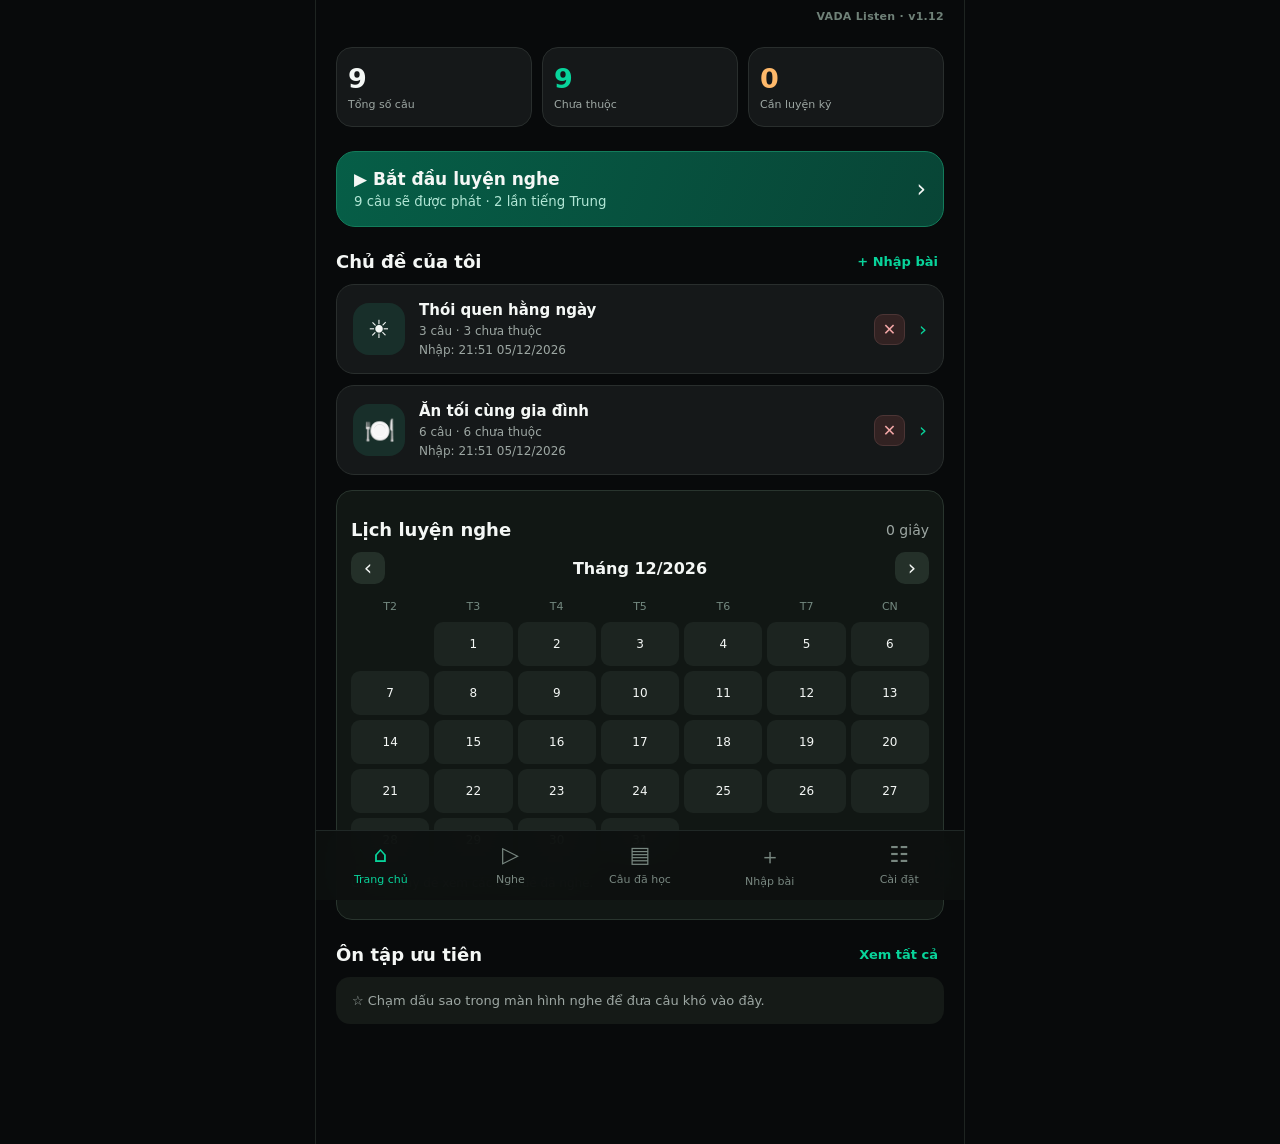
==== commit b3761b3d: "VADA v1.12: resume interrupted Sheets bootstrap safely" ====
--- a/apps/vada-listen/index.html
+++ b/apps/vada-listen/index.html
@@ -72,7 +72,7 @@
 <body><div class="app">
 
 <main>
-<section id="home" class="screen active page"><div class="app-version">VADA Listen · v1.11</div><div id="stats" class="stats"></div><button class="cta" onclick="openPlayer()"><span><strong>▶ Bắt đầu luyện nghe</strong><small id="ctaInfo">Nghe các câu chưa thuộc</small></span><span style="font-size:24px">›</span></button><div class="section-head"><h2>Chủ đề của tôi</h2><button class="link" onclick="openModal('importModal')">+ Nhập bài</button></div><div id="topics"></div><div id="calendarSection" class="calendar-section"><div class="section-head"><h2>Lịch luyện nghe</h2><span class="muted" id="calendarTotal"></span></div><div class="cal-head"><button onclick="changeCalendar(-1)" aria-label="Tháng trước">‹</button><strong id="calendarTitle"></strong><button onclick="changeCalendar(1)" aria-label="Tháng sau">›</button></div><div class="calendar-grid" id="calendarGrid"></div><p class="help" id="calendarDetail">Chạm ngày để xem thời gian nghe.</p></div><div class="section-head"><h2>Ôn tập ưu tiên</h2><button class="link" onclick="showScreen('library');setFilter('hard')">Xem tất cả</button></div><div id="homePriority"></div></section>
+<section id="home" class="screen active page"><div class="app-version">VADA Listen · v1.12</div><div id="stats" class="stats"></div><button class="cta" onclick="openPlayer()"><span><strong>▶ Bắt đầu luyện nghe</strong><small id="ctaInfo">Nghe các câu chưa thuộc</small></span><span style="font-size:24px">›</span></button><div class="section-head"><h2>Chủ đề của tôi</h2><button class="link" onclick="openModal('importModal')">+ Nhập bài</button></div><div id="topics"></div><div id="calendarSection" class="calendar-section"><div class="section-head"><h2>Lịch luyện nghe</h2><span class="muted" id="calendarTotal"></span></div><div class="cal-head"><button onclick="changeCalendar(-1)" aria-label="Tháng trước">‹</button><strong id="calendarTitle"></strong><button onclick="changeCalendar(1)" aria-label="Tháng sau">›</button></div><div class="calendar-grid" id="calendarGrid"></div><p class="help" id="calendarDetail">Chạm ngày để xem thời gian nghe.</p></div><div class="section-head"><h2>Ôn tập ưu tiên</h2><button class="link" onclick="showScreen('library');setFilter('hard')">Xem tất cả</button></div><div id="homePriority"></div></section>
 <section id="player" class="screen page" style="padding-top:0">
   <div class="player-head">
     <button class="head-icon" onclick="showScreen('home')" title="Quay lại" aria-label="Quay lại"><svg width="20" height="20" viewBox="0 0 24 24" fill="none" stroke="currentColor" stroke-width="1.9" stroke-linecap="round" stroke-linejoin="round" aria-hidden="true"><path d="m15 18-6-6 6-6"/></svg></button>
@@ -188,13 +188,20 @@
   syncApplying=true;
   if(!initialized){
     const activeRemote=remoteSent.filter(r=>String(r.data?.deleted)!=='true');
-    if(activeRemote.length||remoteSettings.length||remoteHistory.length){
+    const remoteReady=remoteSettings.some(r=>r.data?.key==='all');
+    if(remoteReady){
       sentences=activeRemote.map(sentenceFromCloud);
       const sr=remoteSettings.find(r=>r.data?.key==='all');
       if(sr){try{settings={...defaultSettings,...JSON.parse(sr.data.value||'{}')};settingsUpdatedAt=Date.parse(sr.updatedAt)||Date.now();settingsLastSerialized=JSON.stringify(settings)}catch(e){}}
       listenHistory={};topicListenHistory={};historyUpdatedAt={};remoteHistory.forEach(applyHistoryRecord);
       syncDeletedIds=[];
     }else{
+      // Settings is the bootstrap completion marker because it is written only after all
+      // sentences. If it is missing, keep local-only records and finish an interrupted upload.
+      const rmap=new Map(activeRemote.map(r=>[r.id,r]));
+      sentences=sentences.map(s=>rmap.has(s.id)?sentenceFromCloud(rmap.get(s.id)):s);
+      const localIds=new Set(sentences.map(s=>s.id));
+      for(const r of activeRemote)if(!localIds.has(r.id)){sentences.push(sentenceFromCloud(r));localIds.add(r.id)}
       for(const s of sentences){let x=await pacedCreate('Sentences',s.id,cloudSentenceData(s));s._cloudVersion=x.record.version;s.updated=Date.parse(x.record.updatedAt)||Date.now()}
       let sr=await pacedCreate('Settings','settings-main-vada-listen',{key:'all',value:JSON.stringify(settings)});settingsUpdatedAt=Date.parse(sr.record.updatedAt)||Date.now();
       for(const day of Object.keys(listenHistory)){let hr=await pacedCreate('History',historyRecordId(day),{day,topic:'__all__',seconds:historyPayload(day)});historyUpdatedAt[day]=Date.parse(hr.record.updatedAt)||Date.now()}
@@ -493,4 +500,4 @@
 
 load();checkAIStatus();buildQueue();renderHome();renderPlayer();setupMediaSession();if(synth){loadVoices();synth.onvoiceschanged=()=>loadVoices()}if(syncToken)setTimeout(()=>syncNow(false),900);window.addEventListener('focus',()=>{if(syncToken)scheduleCloudSync()});document.addEventListener('visibilitychange',()=>{if(document.visibilityState==='hidden')releaseScreenWakeLock();else{if(speaking&&settings.keepScreenOn)requestScreenWakeLock();if(syncToken)scheduleCloudSync()}});
 </script>
-</body></html>+</body></html>
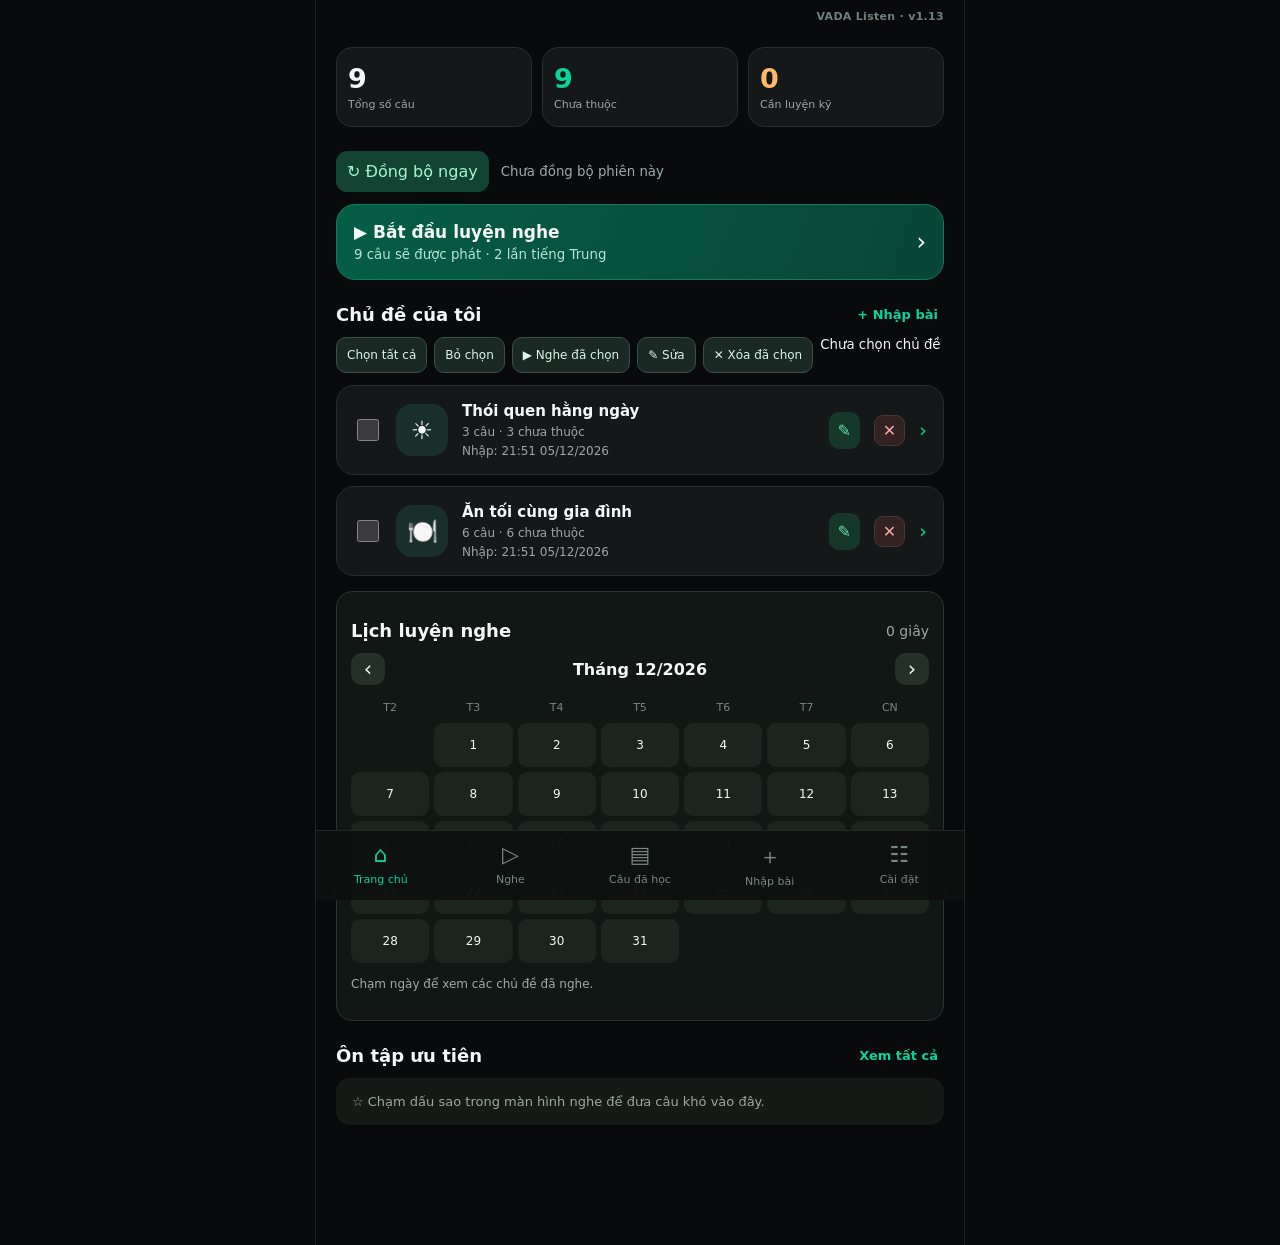
==== commit 8d15c725: "VADA Listen v1.13: home sync, topic multi-select, edit, bulk delete and selected playback" ====
--- a/apps/vada-listen/index.html
+++ b/apps/vada-listen/index.html
@@ -67,12 +67,12 @@
 .calendar-section{margin-top:15px;background:#111714;border:1px solid #29352e;border-radius:16px;padding:4px 14px 14px}.cal-head{display:flex;align-items:center;justify-content:space-between;margin:12px 0}.cal-head button{background:#243029;border-radius:10px;width:34px;height:32px;font-size:21px}.calendar-grid{display:grid;grid-template-columns:repeat(7,minmax(0,1fr));gap:5px}.cal-dow{text-align:center;color:#748980;font-size:11px;padding:4px 0}.cal-day{background:#1c2420;border-radius:9px;min-height:39px;padding:5px 1px;display:flex;flex-direction:column;align-items:center;justify-content:center;font-size:12px}.cal-day.has-listen{background:#07543f;color:#c9f9e8}.cal-dot{font-size:9px;color:#9afadd}.cal-day.selected{outline:2px solid #a6ffdc}.cal-day.empty{background:transparent}.topic-delete{background:#322222;border:1px solid #4c3535;color:#f4a7a7;border-radius:9px;min-width:31px;height:31px;font-size:16px;flex-shrink:0}.import-stamp{font-size:11px;color:#759286;margin-top:6px}
 .nav-in{grid-template-columns:repeat(5,minmax(0,1fr))}.nav button{min-width:0}.nav button .ico{font-size:22px}.settings-heading{display:flex;align-items:center;gap:12px;margin:4px 0 20px}.settings-home{width:40px;height:40px;background:#1c2521;border:1px solid #304038;border-radius:12px;font-size:26px;color:#08d49b;display:grid;place-items:center}
 .cal-day{gap:2px;min-height:44px}.cal-duration{font-size:10px;font-weight:700;color:#a6ffe0;line-height:1.1;white-space:nowrap}.calendar-topic{display:flex;justify-content:space-between;align-items:start;gap:10px;padding:10px 0;border-bottom:1px solid #29352e;font-size:12px}.calendar-topic span{min-width:0;overflow-wrap:anywhere}.calendar-topic strong{color:#7becc6;white-space:nowrap;font-variant-numeric:tabular-nums}.calendar-detail-heading{display:block;color:#e5f6ee;margin:4px 0 8px;font-size:13px}.app-version{display:flex;justify-content:flex-end;margin:-2px 0 8px;color:#6f8178;font-size:11px;font-weight:700;letter-spacing:.3px}
-</style>
+.topic-tools{display:flex;flex-wrap:wrap;gap:7px;margin:12px 0}.topic-tools button{background:#1b2924;border:1px solid #385047;border-radius:10px;padding:10px;color:#d9f6e9;font-size:12px}.topic-check{width:22px;height:22px;accent-color:#04c896;flex-shrink:0}.topic-edit{background:#16382b;color:#64dcb0;padding:9px;border-radius:10px}.topic-selected{border-color:#08c992;background:#14271f}.home-sync{display:flex;gap:12px;align-items:center;margin:12px 0}.home-sync button{background:#134433;padding:11px;border-radius:11px;color:#a4f5d4}.home-sync small{color:#9baca5;flex:1}</style>
 </head>
 <body><div class="app">
 
 <main>
-<section id="home" class="screen active page"><div class="app-version">VADA Listen · v1.12</div><div id="stats" class="stats"></div><button class="cta" onclick="openPlayer()"><span><strong>▶ Bắt đầu luyện nghe</strong><small id="ctaInfo">Nghe các câu chưa thuộc</small></span><span style="font-size:24px">›</span></button><div class="section-head"><h2>Chủ đề của tôi</h2><button class="link" onclick="openModal('importModal')">+ Nhập bài</button></div><div id="topics"></div><div id="calendarSection" class="calendar-section"><div class="section-head"><h2>Lịch luyện nghe</h2><span class="muted" id="calendarTotal"></span></div><div class="cal-head"><button onclick="changeCalendar(-1)" aria-label="Tháng trước">‹</button><strong id="calendarTitle"></strong><button onclick="changeCalendar(1)" aria-label="Tháng sau">›</button></div><div class="calendar-grid" id="calendarGrid"></div><p class="help" id="calendarDetail">Chạm ngày để xem thời gian nghe.</p></div><div class="section-head"><h2>Ôn tập ưu tiên</h2><button class="link" onclick="showScreen('library');setFilter('hard')">Xem tất cả</button></div><div id="homePriority"></div></section>
+<section id="home" class="screen active page"><div class="app-version">VADA Listen · v1.13</div><div id="stats" class="stats"></div><div class="home-sync"><button onclick="syncNow(true)">↻ Đồng bộ ngay</button><small id="homeSyncStatus">Chưa đồng bộ phiên này</small></div><button class="cta" onclick="playChosenTopics()"><span><strong>▶ Bắt đầu luyện nghe</strong><small id="ctaInfo">Nghe các câu chưa thuộc</small></span><span style="font-size:24px">›</span></button><div class="section-head"><h2>Chủ đề của tôi</h2><button class="link" onclick="openModal('importModal')">+ Nhập bài</button></div><div class="topic-tools"><button onclick="selectAllTopics()">Chọn tất cả</button><button onclick="clearTopicSelection()">Bỏ chọn</button><button onclick="playChosenTopics()">▶ Nghe đã chọn</button><button onclick="editSelectedTopic()">✎ Sửa</button><button onclick="deleteSelectedTopics()">✕ Xóa đã chọn</button><small id="selectionCount">Chưa chọn chủ đề</small></div><div id="topics"></div><div id="calendarSection" class="calendar-section"><div class="section-head"><h2>Lịch luyện nghe</h2><span class="muted" id="calendarTotal"></span></div><div class="cal-head"><button onclick="changeCalendar(-1)" aria-label="Tháng trước">‹</button><strong id="calendarTitle"></strong><button onclick="changeCalendar(1)" aria-label="Tháng sau">›</button></div><div class="calendar-grid" id="calendarGrid"></div><p class="help" id="calendarDetail">Chạm ngày để xem thời gian nghe.</p></div><div class="section-head"><h2>Ôn tập ưu tiên</h2><button class="link" onclick="showScreen('library');setFilter('hard')">Xem tất cả</button></div><div id="homePriority"></div></section>
 <section id="player" class="screen page" style="padding-top:0">
   <div class="player-head">
     <button class="head-icon" onclick="showScreen('home')" title="Quay lại" aria-label="Quay lại"><svg width="20" height="20" viewBox="0 0 24 24" fill="none" stroke="currentColor" stroke-width="1.9" stroke-linecap="round" stroke-linejoin="round" aria-hidden="true"><path d="m15 18-6-6 6-6"/></svg></button>
@@ -157,7 +157,7 @@
 let listenHistory={},topicListenHistory={},calendarOffset=0,listenLastTick=0,listenTicker=null;let settings={...defaultSettings}, sentences=[],currentScreen='home', filter='all',sort='recent',queue=[],queueIndex=0,topicScope='',speaking=false,runToken=0,ttsTimer=null,synth=window.speechSynthesis,voices=[],supportsSpeech=!!(synth&&window.SpeechSynthesisUtterance);
 const SYNC_ENDPOINT='https://script.google.com/macros/s/AKfycbzwYFCUs_FBho0uGsdPdvvJM-dV4DIhM7Y_2n7faFsRuJj3H9T7Ijbv5cYxfmTndhyZ/exec';
 const SYNC_APP_ID='vada-listen',SYNC_TOKEN_KEY='vada-listen-sync-token-v1',SYNC_INIT_KEY='vada-listen-sync-init-v1';
-let syncToken=localStorage.getItem(SYNC_TOKEN_KEY)||'',syncBusy=false,syncTimer=null,syncApplying=false,syncDeletedIds=[],settingsUpdatedAt=0,historyUpdatedAt={},settingsLastSerialized='';
+let selectedTopics=new Set();let syncToken=localStorage.getItem(SYNC_TOKEN_KEY)||'',syncBusy=false,syncTimer=null,syncApplying=false,syncDeletedIds=[],settingsUpdatedAt=0,historyUpdatedAt={},settingsLastSerialized='';
 
 const $=id=>document.getElementById(id); const esc=s=>String(s??'').replace(/[&<>"']/g,c=>({'&':'&amp;','<':'&lt;','>':'&gt;','"':'&quot;',"'":'&#39;'}[c]));
 function newId(){return `${Date.now().toString(36)}-${Math.random().toString(36).slice(2,9)}`}
@@ -165,7 +165,7 @@
 function save(){try{const ss=JSON.stringify(settings);if(!syncApplying&&ss!==settingsLastSerialized){settingsUpdatedAt=Date.now();settingsLastSerialized=ss}localStorage.setItem(K,JSON.stringify({sentences,settings,listenHistory,topicListenHistory,syncDeletedIds,settingsUpdatedAt,historyUpdatedAt}))}catch(e){toast('Không lưu được dữ liệu. Hãy kiểm tra bộ nhớ trình duyệt.')}if(!syncApplying)scheduleCloudSync()}
 function toast(msg){let e=$('toast');e.textContent=msg;e.classList.add('show');clearTimeout(toast.timer);toast.timer=setTimeout(()=>e.classList.remove('show'),3500)}
 function wait(ms){return new Promise(r=>setTimeout(r,ms))}
-function setSyncStatus(msg,ok){let e=$('syncStatus');if(e){e.textContent=msg;e.style.color=ok===true?'var(--green)':ok===false?'var(--orange)':''}let input=$('syncTokenInput');if(input&&document.activeElement!==input)input.value=syncToken}
+function setSyncStatus(msg,ok){let h=$('homeSyncStatus');if(h){h.textContent=msg;h.style.color=ok===true?'var(--green)':ok===false?'var(--orange)':'var(--sub)'}let e=$('syncStatus');if(e){e.textContent=msg;e.style.color=ok===true?'var(--green)':ok===false?'var(--orange)':''}let input=$('syncTokenInput');if(input&&document.activeElement!==input)input.value=syncToken}
 function touchSentence(s){if(s)s.updated=Date.now()}
 function markSyncDeleted(s){if(!s||!s.id)return;if(!syncDeletedIds.includes(s.id))syncDeletedIds.push(s.id)}
 function scheduleCloudSync(){if(!syncToken)return;clearTimeout(syncTimer);syncTimer=setTimeout(()=>syncNow(false),12000)}
@@ -239,12 +239,22 @@
 }
 
 function showScreen(screen){if(screen!=='player')stopSpeech();currentScreen=screen;document.body.classList.toggle('is-player',screen==='player');document.querySelectorAll('.screen').forEach(e=>e.classList.toggle('active',e.id===screen));document.querySelectorAll('.nav button').forEach(e=>e.classList.toggle('active',e.dataset.screen===screen));window.scrollTo({top:0,behavior:'instant'});if(screen==='home')renderHome();if(screen==='library')renderLibrary();if(screen==='settings')renderSettings();if(screen==='player')renderPlayer()}
-function getActive(){return sentences.filter(s=>(!settings.skipKnown||!s.known)&&(!topicScope||s.topic===topicScope))}
+function getActive(){return sentences.filter(s=>(!settings.skipKnown||!s.known)&&(!topicScope||(Array.isArray(topicScope)?topicScope.includes(s.topic||'Chưa phân loại'):(s.topic||'Chưa phân loại')===topicScope)))}
 function buildQueue(preserveId){let items=getActive();if(settings.shuffle){items=[...items];for(let i=items.length-1;i>0;i--){let j=Math.floor(Math.random()*(i+1));[items[i],items[j]]=[items[j],items[i]]}}queue=items.map(s=>s.id);queueIndex=Math.max(0,queue.indexOf(preserveId));if(queueIndex<0)queueIndex=0}
 function current(){return sentences.find(s=>s.id===queue[queueIndex])}
-function openPlayer(topic){topicScope=typeof topic==='string'?topic:'';stopSpeech();buildQueue();showScreen('player')}
-function renderHome(){renderCalendar();let n=sentences.filter(s=>!s.known).length,known=sentences.length-n,hard=sentences.filter(s=>s.hard&&!s.known).length;$('stats').innerHTML=`<div class="stat"><strong>${sentences.length}</strong><label>Tổng số câu</label></div><div class="stat"><strong style="color:var(--green)">${n}</strong><label>Chưa thuộc</label></div><div class="stat"><strong style="color:var(--orange)">${hard}</strong><label>Cần luyện kỹ</label></div>`;$('ctaInfo').textContent=`${settings.skipKnown?n:sentences.length} câu sẽ được phát · ${settings.repeats} lần tiếng Trung`;let groups=[...new Set(sentences.map(s=>s.topic||'Chưa phân loại'))];$('topics').innerHTML=groups.length?groups.map((t,i)=>{let all=sentences.filter(s=>(s.topic||'Chưa phân loại')===t),unk=all.filter(s=>!s.known).length;return `<div class="topic-card" data-topic="${esc(t)}"><div class="topic-emoji">${['☀️','🍽️','📘','💬','📚'][i%5]}</div><div class="grow"><div class="topic-title">${esc(t)}</div><div class="topic-meta">${all.length} câu · ${unk} chưa thuộc</div>${settings.showImportTime?`<div class="topic-meta">Nhập: ${formatDateTime(Math.min(...all.map(s=>s.created||Date.now())))}</div>`:""}</div><button class="topic-delete" type="button" title="Xóa chủ đề" data-delete-topic="${esc(t)}" aria-label="Xóa chủ đề">✕</button><span style="font-size:20px;color:var(--green)">›</span></div>`}).join(''):'<div class="empty">Chưa có bài. Hãy nhập câu học đầu tiên.</div>';$('topics').querySelectorAll('[data-topic]').forEach(el=>el.onclick=()=>openPlayer(el.dataset.topic));$('topics').querySelectorAll('[data-delete-topic]').forEach(btn=>btn.onclick=e=>{e.stopPropagation();deleteTopic(btn.dataset.deleteTopic)});let p=sentences.filter(s=>s.hard&&!s.known).slice(0,3);$('homePriority').innerHTML=p.length?p.map(s=>`<div class="sentence"><div class="zh">${esc(s.zh)}</div><div class="vi">${esc(s.vi)}</div><div class="row" style="margin-top:8px"><span class="pill">Lặp ${s.repeat||settings.repeats} lần</span><button class="link" style="margin-left:auto" data-play="${esc(s.id)}">Nghe câu này →</button></div></div>`).join(''):'<div style="padding:16px;background:#151a17;border-radius:14px;color:var(--sub);font-size:13px">☆ Chạm dấu sao trong màn hình nghe để đưa câu khó vào đây.</div>';$('homePriority').querySelectorAll('[data-play]').forEach(b=>b.onclick=()=>{topicScope='';buildQueue(b.dataset.play);showScreen('player')})}
-function renderPlayer(){let s=current();updateMediaSession();$('playerCounter').textContent=queue.length?`${Math.min(queueIndex+1,queue.length)}/${queue.length}`:'0/0';$('progressBar').style.width=queue.length?((Math.min(queueIndex+1,queue.length))/queue.length*100)+'%':'0%';$('playerTopic').textContent=(topicScope||'Tất cả chủ đề')+' ▾';$('speedSlider').value=settings.speed;$('speedVal').textContent=settings.speed.toFixed(2).replace(/0$/,'')+'×';$('translateSwitch').checked=settings.translate;$('repeatLabel').textContent=settings.repeats;let nodes=['nowPy','nowHan','nowVi','prevCard','nextCard','speakingLabel','overrideTag'];if(!s){nodes.forEach(k=>$(k).innerHTML='');$('nowHan').textContent=queue.length?'Đã hết bài nghe':'Không có câu để phát';$('nowVi').textContent=queue.length?'Về Trang chủ để chọn bài khác.':'Vào quản lý câu để bỏ đánh dấu đã thuộc, hoặc nhập thêm bài.';$('playButton').disabled=true;return}$('playButton').disabled=false;let m=settings.viewMode;$('nowPy').textContent=(m==='han'||m==='pinyin'||settings.hidePinyin)?'':s.py||'';$('nowHan').textContent=m==='pinyin'?(s.py||s.zh):s.zh;$('nowVi').textContent=settings.translate?(s.vi||'Chưa có nghĩa tiếng Việt'):'';let p=sentences.find(x=>x.id===queue[queueIndex-1]),n=sentences.find(x=>x.id===queue[queueIndex+1]);$('prevCard').innerHTML=p?`<div>${esc(p.py||'')}</div><div class="han">${esc(p.zh)}</div>`:'';$('nextCard').innerHTML=n?`<div>${esc(n.py||'')}</div><div class="han">${esc(n.zh)}</div>`:'';$('overrideSelect').value=String(s.repeat||0);$('overrideTag').innerHTML=s.hard?'<span class="tag">★ Đang ưu tiên luyện kỹ</span>':'';$('masterNow').style.color=s.known?'var(--green)':'';$('hardNow').innerHTML=s.hard?VADA_STAR_ON:VADA_STAR;$('hardNow').style.color=s.hard?'var(--orange)':'';$('playButton').innerHTML=speaking?VADA_PAUSE:VADA_PLAY;$('playButton').classList.toggle('playing',speaking)}
+function openPlayer(topic){topicScope=Array.isArray(topic)?topic.slice():typeof topic==='string'?topic:'';stopSpeech();buildQueue();showScreen('player')}
+
+function playChosenTopics(){const names=[...selectedTopics];openPlayer(names.length?names:'');if(!queue.length)toast('Không có câu để phát')}
+function updateTopicSelection(){const groups=new Set(sentences.map(s=>s.topic||'Chưa phân loại'));selectedTopics=new Set([...selectedTopics].filter(t=>groups.has(t)));const c=$('selectionCount');if(c)c.textContent=selectedTopics.size?'Đã chọn '+selectedTopics.size+' chủ đề':'Chưa chọn chủ đề';const n=sentences.filter(s=>(!settings.skipKnown||!s.known)&&(!selectedTopics.size||selectedTopics.has(s.topic||'Chưa phân loại'))).length;$('ctaInfo').textContent=n+' câu sẽ được phát · '+settings.repeats+' lần tiếng Trung'}
+function toggleTopicSelection(t,v){if(v)selectedTopics.add(t);else selectedTopics.delete(t);renderHome()}
+function selectAllTopics(){selectedTopics=new Set(sentences.map(s=>s.topic||'Chưa phân loại'));renderHome()}
+function clearTopicSelection(){selectedTopics.clear();renderHome()}
+function renameTopic(old){let items=sentences.filter(s=>(s.topic||'Chưa phân loại')===old);if(!items.length)return;let name=prompt('Tên mới cho chủ đề:',old);if(name===null)return;name=name.trim();if(!name){toast('Tên không được để trống');return}if(name===old)return;if(sentences.some(s=>(s.topic||'Chưa phân loại')===name)&&!confirm('Gộp vào chủ đề '+name+'?'))return;items.forEach(s=>{s.topic=name;touchSentence(s)});if(selectedTopics.delete(old))selectedTopics.add(name);if(topicScope===old)topicScope=name;else if(Array.isArray(topicScope))topicScope=topicScope.map(t=>t===old?name:t);stopSpeech();buildQueue();save();renderHome();renderLibrary();toast('Đã đổi tên chủ đề')}
+function editSelectedTopic(){if(selectedTopics.size!==1){toast('Chọn một chủ đề để sửa');return}renameTopic([...selectedTopics][0])}
+function deleteSelectedTopics(){let names=[...selectedTopics];if(!names.length){toast('Hãy chọn chủ đề');return}let items=sentences.filter(s=>names.includes(s.topic||'Chưa phân loại'));if(!confirm('Xóa '+names.length+' chủ đề và '+items.length+' câu? Xóa sẽ đồng bộ sang thiết bị khác.'))return;stopSpeech();items.forEach(markSyncDeleted);sentences=sentences.filter(s=>!names.includes(s.topic||'Chưa phân loại'));selectedTopics.clear();topicScope='';buildQueue();save();renderHome();renderLibrary();renderPlayer();toast('Đã xóa '+items.length+' câu')}
+
+function renderHome(){renderCalendar();let n=sentences.filter(s=>!s.known).length,known=sentences.length-n,hard=sentences.filter(s=>s.hard&&!s.known).length;$('stats').innerHTML=`<div class="stat"><strong>${sentences.length}</strong><label>Tổng số câu</label></div><div class="stat"><strong style="color:var(--green)">${n}</strong><label>Chưa thuộc</label></div><div class="stat"><strong style="color:var(--orange)">${hard}</strong><label>Cần luyện kỹ</label></div>`;$('ctaInfo').textContent=`${settings.skipKnown?n:sentences.length} câu sẽ được phát · ${settings.repeats} lần tiếng Trung`;let groups=[...new Set(sentences.map(s=>s.topic||'Chưa phân loại'))];updateTopicSelection();$('topics').innerHTML=groups.length?groups.map((t,i)=>{let all=sentences.filter(s=>(s.topic||'Chưa phân loại')===t),unk=all.filter(s=>!s.known).length;return `<div class="topic-card ${selectedTopics.has(t)?'topic-selected':''}" data-topic="${esc(t)}"><input class="topic-check" type="checkbox" data-select-topic="${esc(t)}" ${selectedTopics.has(t)?'checked':''}><div class="topic-emoji">${['☀️','🍽️','📘','💬','📚'][i%5]}</div><div class="grow"><div class="topic-title">${esc(t)}</div><div class="topic-meta">${all.length} câu · ${unk} chưa thuộc</div>${settings.showImportTime?`<div class="topic-meta">Nhập: ${formatDateTime(Math.min(...all.map(s=>s.created||Date.now())))}</div>`:""}</div><button class="topic-edit" type="button" title="Sửa chủ đề" data-edit-topic="${esc(t)}">✎</button><button class="topic-delete" type="button" title="Xóa chủ đề" data-delete-topic="${esc(t)}" aria-label="Xóa chủ đề">✕</button><span style="font-size:20px;color:var(--green)">›</span></div>`}).join(''):'<div class="empty">Chưa có bài. Hãy nhập câu học đầu tiên.</div>';$('topics').querySelectorAll('[data-topic]').forEach(el=>el.onclick=e=>{if(e.target.closest('button,input'))return;openPlayer(el.dataset.topic)});$('topics').querySelectorAll('[data-select-topic]').forEach(el=>el.onchange=e=>{e.stopPropagation();toggleTopicSelection(el.dataset.selectTopic,el.checked)});$('topics').querySelectorAll('[data-edit-topic]').forEach(el=>el.onclick=e=>{e.stopPropagation();renameTopic(el.dataset.editTopic)});$('topics').querySelectorAll('[data-delete-topic]').forEach(btn=>btn.onclick=e=>{e.stopPropagation();deleteTopic(btn.dataset.deleteTopic)});let p=sentences.filter(s=>s.hard&&!s.known).slice(0,3);$('homePriority').innerHTML=p.length?p.map(s=>`<div class="sentence"><div class="zh">${esc(s.zh)}</div><div class="vi">${esc(s.vi)}</div><div class="row" style="margin-top:8px"><span class="pill">Lặp ${s.repeat||settings.repeats} lần</span><button class="link" style="margin-left:auto" data-play="${esc(s.id)}">Nghe câu này →</button></div></div>`).join(''):'<div style="padding:16px;background:#151a17;border-radius:14px;color:var(--sub);font-size:13px">☆ Chạm dấu sao trong màn hình nghe để đưa câu khó vào đây.</div>';$('homePriority').querySelectorAll('[data-play]').forEach(b=>b.onclick=()=>{topicScope='';buildQueue(b.dataset.play);showScreen('player')})}
+function renderPlayer(){let s=current();updateMediaSession();$('playerCounter').textContent=queue.length?`${Math.min(queueIndex+1,queue.length)}/${queue.length}`:'0/0';$('progressBar').style.width=queue.length?((Math.min(queueIndex+1,queue.length))/queue.length*100)+'%':'0%';$('playerTopic').textContent=(Array.isArray(topicScope)?topicScope.length+' chủ đề đã chọn':(topicScope||'Tất cả chủ đề'))+' ▾';$('speedSlider').value=settings.speed;$('speedVal').textContent=settings.speed.toFixed(2).replace(/0$/,'')+'×';$('translateSwitch').checked=settings.translate;$('repeatLabel').textContent=settings.repeats;let nodes=['nowPy','nowHan','nowVi','prevCard','nextCard','speakingLabel','overrideTag'];if(!s){nodes.forEach(k=>$(k).innerHTML='');$('nowHan').textContent=queue.length?'Đã hết bài nghe':'Không có câu để phát';$('nowVi').textContent=queue.length?'Về Trang chủ để chọn bài khác.':'Vào quản lý câu để bỏ đánh dấu đã thuộc, hoặc nhập thêm bài.';$('playButton').disabled=true;return}$('playButton').disabled=false;let m=settings.viewMode;$('nowPy').textContent=(m==='han'||m==='pinyin'||settings.hidePinyin)?'':s.py||'';$('nowHan').textContent=m==='pinyin'?(s.py||s.zh):s.zh;$('nowVi').textContent=settings.translate?(s.vi||'Chưa có nghĩa tiếng Việt'):'';let p=sentences.find(x=>x.id===queue[queueIndex-1]),n=sentences.find(x=>x.id===queue[queueIndex+1]);$('prevCard').innerHTML=p?`<div>${esc(p.py||'')}</div><div class="han">${esc(p.zh)}</div>`:'';$('nextCard').innerHTML=n?`<div>${esc(n.py||'')}</div><div class="han">${esc(n.zh)}</div>`:'';$('overrideSelect').value=String(s.repeat||0);$('overrideTag').innerHTML=s.hard?'<span class="tag">★ Đang ưu tiên luyện kỹ</span>':'';$('masterNow').style.color=s.known?'var(--green)':'';$('hardNow').innerHTML=s.hard?VADA_STAR_ON:VADA_STAR;$('hardNow').style.color=s.hard?'var(--orange)':'';$('playButton').innerHTML=speaking?VADA_PAUSE:VADA_PLAY;$('playButton').classList.toggle('playing',speaking)}
 function navigate(delta){stopSpeech();if(!queue.length)return;queueIndex+=delta;if(queueIndex<0)queueIndex=settings.loop?queue.length-1:0;if(queueIndex>=queue.length)queueIndex=settings.loop?0:queue.length-1;renderPlayer()}
 function markKnown(id){let s=sentences.find(s=>s.id===id);if(!s)return;s.known=!s.known;touchSentence(s);save();if(currentScreen==='player'&&settings.skipKnown){stopSpeech();let old=queueIndex;queue.splice(old,1);if(queueIndex>=queue.length)queueIndex=Math.max(queue.length-1,0);renderPlayer();toast(s.known?'Đã thuộc · tự bỏ khỏi danh sách phát':'Đã chuyển sang chưa thuộc')}else{renderLibrary();renderPlayer()}}
 function toggleMasterCurrent(){let s=current();if(s)markKnown(s.id)}
@@ -496,7 +506,7 @@
 function calendarShortDuration(seconds){const n=Math.floor(seconds||0);if(n>=3600)return (n/3600).toFixed(1).replace(/\.0$/,'')+'g';if(n>=60)return Math.floor(n/60)+'p';return n+'s'}
 function renderCalendar(){let box=$('calendarSection');if(!box)return;box.style.display=settings.showCalendar?'':'none';if(!settings.showCalendar)return;const now=new Date(),base=new Date(now.getFullYear(),now.getMonth()+calendarOffset,1),y=base.getFullYear(),m=base.getMonth();$('calendarTitle').textContent='Tháng '+(m+1)+'/'+y;const offset=(base.getDay()+6)%7,days=new Date(y,m+1,0).getDate();let html=['T2','T3','T4','T5','T6','T7','CN'].map(x=>'<div class="cal-dow">'+x+'</div>').join('');for(let i=0;i<offset;i++)html+='<div class="cal-day empty"></div>';let total=0;for(let d=1;d<=days;d++){let key=localDayKey(new Date(y,m,d)),sec=listenHistory[key]||0;total+=sec;html+='<button class="cal-day '+(sec>0?'has-listen':'')+'" data-day="'+key+'" title="'+formatDuration(sec)+'"><span>'+d+'</span>'+(sec>0?'<span class="cal-duration">'+calendarShortDuration(sec)+'</span>':'')+'</button>'}$('calendarGrid').innerHTML=html;document.querySelectorAll('#calendarGrid [data-day]').forEach(btn=>btn.onclick=()=>showCalendarDay(btn,btn.dataset.day));$('calendarTotal').textContent=formatDuration(total);$('calendarDetail').textContent='Chạm ngày để xem các chủ đề đã nghe.'}
 function showCalendarDay(el,key){document.querySelectorAll('.cal-day').forEach(x=>x.classList.remove('selected'));el.classList.add('selected');const seconds=listenHistory[key]||0;const topics=Object.entries(topicListenHistory[key]||{}).filter(x=>x[1]>0).sort((a,b)=>b[1]-a[1]);const entries=topics.map(([name,time])=>'<div class="calendar-topic"><span>'+esc(name)+'</span><strong>'+formatDuration(time)+'</strong></div>').join('');const accounted=topics.reduce((n,x)=>n+x[1],0),unknown=Math.max(0,seconds-accounted);$('calendarDetail').innerHTML='<strong class="calendar-detail-heading">'+key.split('-').reverse().join('/')+' · Tổng '+formatDuration(seconds)+'</strong>'+(entries||'')+(unknown>0.5?'<div class="calendar-topic"><span>Chưa phân loại (lịch sử cũ)</span><strong>'+formatDuration(unknown)+'</strong></div>':'')+(!seconds?'<div class="help">Chưa có thời gian nghe ngày này.</div>':'')}
-function deleteTopic(name){let items=sentences.filter(s=>(s.topic||'Chưa phân loại')===name);if(!items.length)return;if(!confirm('Xóa chủ đề "'+name+'" và toàn bộ '+items.length+' câu? Chỉ khôi phục được nếu đã sao lưu.'))return;stopSpeech();items.forEach(markSyncDeleted);sentences=sentences.filter(s=>(s.topic||'Chưa phân loại')!==name);topicScope='';buildQueue();save();renderHome();renderLibrary();renderPlayer();toast('Đã xóa '+items.length+' câu của chủ đề '+name)}
+function deleteTopic(name){selectedTopics.delete(name);let items=sentences.filter(s=>(s.topic||'Chưa phân loại')===name);if(!items.length)return;if(!confirm('Xóa chủ đề "'+name+'" và toàn bộ '+items.length+' câu? Chỉ khôi phục được nếu đã sao lưu.'))return;stopSpeech();items.forEach(markSyncDeleted);sentences=sentences.filter(s=>(s.topic||'Chưa phân loại')!==name);topicScope='';buildQueue();save();renderHome();renderLibrary();renderPlayer();toast('Đã xóa '+items.length+' câu của chủ đề '+name)}
 
 load();checkAIStatus();buildQueue();renderHome();renderPlayer();setupMediaSession();if(synth){loadVoices();synth.onvoiceschanged=()=>loadVoices()}if(syncToken)setTimeout(()=>syncNow(false),900);window.addEventListener('focus',()=>{if(syncToken)scheduleCloudSync()});document.addEventListener('visibilitychange',()=>{if(document.visibilityState==='hidden')releaseScreenWakeLock();else{if(speaking&&settings.keepScreenOn)requestScreenWakeLock();if(syncToken)scheduleCloudSync()}});
 </script>
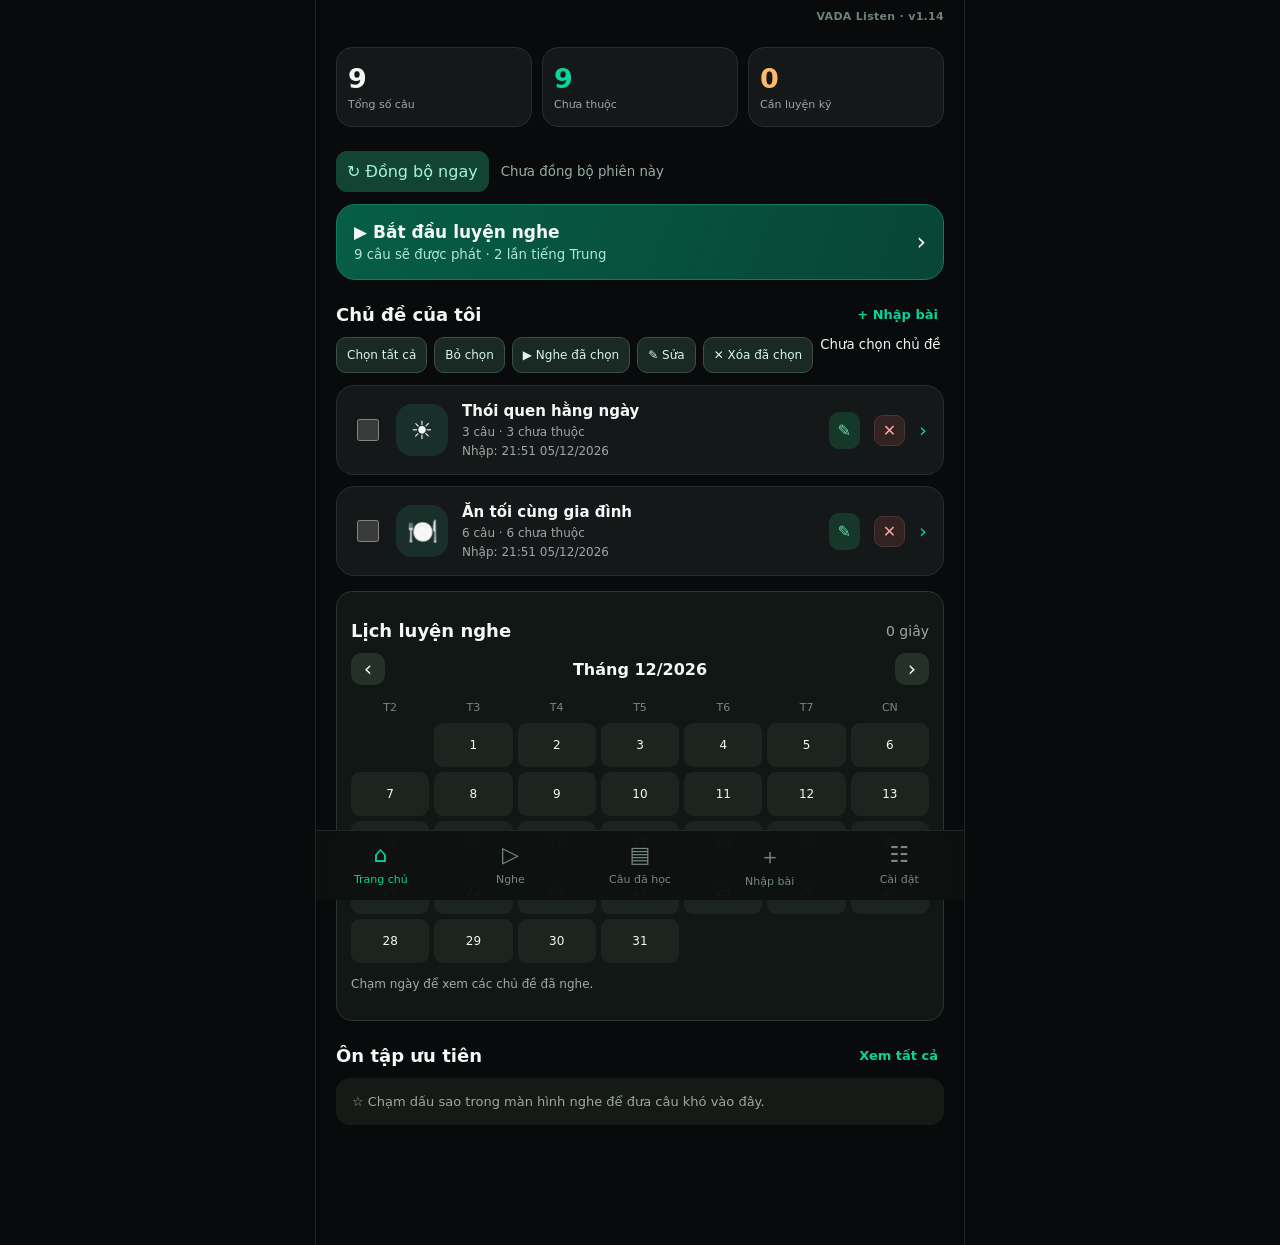
==== commit 22322cb4: "VADA Listen v1.14: idempotent sync bootstrap and preserve local sentences" ====
--- a/apps/vada-listen/index.html
+++ b/apps/vada-listen/index.html
@@ -72,7 +72,7 @@
 <body><div class="app">
 
 <main>
-<section id="home" class="screen active page"><div class="app-version">VADA Listen · v1.13</div><div id="stats" class="stats"></div><div class="home-sync"><button onclick="syncNow(true)">↻ Đồng bộ ngay</button><small id="homeSyncStatus">Chưa đồng bộ phiên này</small></div><button class="cta" onclick="playChosenTopics()"><span><strong>▶ Bắt đầu luyện nghe</strong><small id="ctaInfo">Nghe các câu chưa thuộc</small></span><span style="font-size:24px">›</span></button><div class="section-head"><h2>Chủ đề của tôi</h2><button class="link" onclick="openModal('importModal')">+ Nhập bài</button></div><div class="topic-tools"><button onclick="selectAllTopics()">Chọn tất cả</button><button onclick="clearTopicSelection()">Bỏ chọn</button><button onclick="playChosenTopics()">▶ Nghe đã chọn</button><button onclick="editSelectedTopic()">✎ Sửa</button><button onclick="deleteSelectedTopics()">✕ Xóa đã chọn</button><small id="selectionCount">Chưa chọn chủ đề</small></div><div id="topics"></div><div id="calendarSection" class="calendar-section"><div class="section-head"><h2>Lịch luyện nghe</h2><span class="muted" id="calendarTotal"></span></div><div class="cal-head"><button onclick="changeCalendar(-1)" aria-label="Tháng trước">‹</button><strong id="calendarTitle"></strong><button onclick="changeCalendar(1)" aria-label="Tháng sau">›</button></div><div class="calendar-grid" id="calendarGrid"></div><p class="help" id="calendarDetail">Chạm ngày để xem thời gian nghe.</p></div><div class="section-head"><h2>Ôn tập ưu tiên</h2><button class="link" onclick="showScreen('library');setFilter('hard')">Xem tất cả</button></div><div id="homePriority"></div></section>
+<section id="home" class="screen active page"><div class="app-version">VADA Listen · v1.14</div><div id="stats" class="stats"></div><div class="home-sync"><button onclick="syncNow(true)">↻ Đồng bộ ngay</button><small id="homeSyncStatus">Chưa đồng bộ phiên này</small></div><button class="cta" onclick="playChosenTopics()"><span><strong>▶ Bắt đầu luyện nghe</strong><small id="ctaInfo">Nghe các câu chưa thuộc</small></span><span style="font-size:24px">›</span></button><div class="section-head"><h2>Chủ đề của tôi</h2><button class="link" onclick="openModal('importModal')">+ Nhập bài</button></div><div class="topic-tools"><button onclick="selectAllTopics()">Chọn tất cả</button><button onclick="clearTopicSelection()">Bỏ chọn</button><button onclick="playChosenTopics()">▶ Nghe đã chọn</button><button onclick="editSelectedTopic()">✎ Sửa</button><button onclick="deleteSelectedTopics()">✕ Xóa đã chọn</button><small id="selectionCount">Chưa chọn chủ đề</small></div><div id="topics"></div><div id="calendarSection" class="calendar-section"><div class="section-head"><h2>Lịch luyện nghe</h2><span class="muted" id="calendarTotal"></span></div><div class="cal-head"><button onclick="changeCalendar(-1)" aria-label="Tháng trước">‹</button><strong id="calendarTitle"></strong><button onclick="changeCalendar(1)" aria-label="Tháng sau">›</button></div><div class="calendar-grid" id="calendarGrid"></div><p class="help" id="calendarDetail">Chạm ngày để xem thời gian nghe.</p></div><div class="section-head"><h2>Ôn tập ưu tiên</h2><button class="link" onclick="showScreen('library');setFilter('hard')">Xem tất cả</button></div><div id="homePriority"></div></section>
 <section id="player" class="screen page" style="padding-top:0">
   <div class="player-head">
     <button class="head-icon" onclick="showScreen('home')" title="Quay lại" aria-label="Quay lại"><svg width="20" height="20" viewBox="0 0 24 24" fill="none" stroke="currentColor" stroke-width="1.9" stroke-linecap="round" stroke-linejoin="round" aria-hidden="true"><path d="m15 18-6-6 6-6"/></svg></button>
@@ -176,7 +176,7 @@
 function historyRecordId(day){return 'history-'+String(day).replace(/-/g,'')+'-vada'}
 function historyPayload(day){return JSON.stringify({total:Number(listenHistory[day])||0,topics:topicListenHistory[day]||{}})}
 function applyHistoryRecord(r){try{let d=r.data||{},p=JSON.parse(d.seconds||'{}'),day=d.day;if(!day)return;listenHistory[day]=Number(p.total)||0;topicListenHistory[day]=p.topics&&typeof p.topics==='object'?p.topics:{};historyUpdatedAt[day]=Date.parse(r.updatedAt)||Date.now()}catch(e){}}
-async function pacedCreate(sheet,id,data){let x=await cloudCall('create',sheet,{id,data});await wait(520);return x}
+async function pacedCreate(sheet,id,data){try{let x=await cloudCall('create',sheet,{id,data});await wait(520);return x}catch(e){if(!/ID đã tồn tại|already exists/i.test(String(e.message||'')))throw e;const rows=await cloudList(sheet);const existing=rows.find(r=>r.id===id);if(!existing)throw Error('ID '+id+' đã tồn tại nhưng chưa thể đọc bản ghi theo quyền hiện tại; không ghi đè.');return {record:existing,replayed:true}}}
 async function connectGoogleSync(){let v=String($('syncTokenInput')?.value||'').trim();if(!/^[A-Za-z0-9_-]{43}$/.test(v)){toast('Mã đồng bộ chưa đúng');return}if(v!==syncToken)localStorage.removeItem(SYNC_INIT_KEY);syncToken=v;localStorage.setItem(SYNC_TOKEN_KEY,v);await syncNow(true)}
 function disconnectGoogleSync(){syncToken='';localStorage.removeItem(SYNC_TOKEN_KEY);localStorage.removeItem(SYNC_INIT_KEY);clearTimeout(syncTimer);setSyncStatus('Đã ngắt Google Sheets. Dữ liệu trên máy vẫn được giữ.',false);toast('Đã ngắt đồng bộ trên thiết bị này')}
 async function syncNow(manual=false){
@@ -187,24 +187,46 @@
   const initialized=localStorage.getItem(SYNC_INIT_KEY)==='1';
   syncApplying=true;
   if(!initialized){
+    // Never replace local learning data with a partial remote bootstrap.
     const activeRemote=remoteSent.filter(r=>String(r.data?.deleted)!=='true');
-    const remoteReady=remoteSettings.some(r=>r.data?.key==='all');
-    if(remoteReady){
-      sentences=activeRemote.map(sentenceFromCloud);
-      const sr=remoteSettings.find(r=>r.data?.key==='all');
-      if(sr){try{settings={...defaultSettings,...JSON.parse(sr.data.value||'{}')};settingsUpdatedAt=Date.parse(sr.updatedAt)||Date.now();settingsLastSerialized=JSON.stringify(settings)}catch(e){}}
-      listenHistory={};topicListenHistory={};historyUpdatedAt={};remoteHistory.forEach(applyHistoryRecord);
-      syncDeletedIds=[];
-    }else{
-      // Settings is the bootstrap completion marker because it is written only after all
-      // sentences. If it is missing, keep local-only records and finish an interrupted upload.
-      const rmap=new Map(activeRemote.map(r=>[r.id,r]));
-      sentences=sentences.map(s=>rmap.has(s.id)?sentenceFromCloud(rmap.get(s.id)):s);
-      const localIds=new Set(sentences.map(s=>s.id));
-      for(const r of activeRemote)if(!localIds.has(r.id)){sentences.push(sentenceFromCloud(r));localIds.add(r.id)}
-      for(const s of sentences){let x=await pacedCreate('Sentences',s.id,cloudSentenceData(s));s._cloudVersion=x.record.version;s.updated=Date.parse(x.record.updatedAt)||Date.now()}
-      let sr=await pacedCreate('Settings','settings-main-vada-listen',{key:'all',value:JSON.stringify(settings)});settingsUpdatedAt=Date.parse(sr.record.updatedAt)||Date.now();
-      for(const day of Object.keys(listenHistory)){let hr=await pacedCreate('History',historyRecordId(day),{day,topic:'__all__',seconds:historyPayload(day)});historyUpdatedAt[day]=Date.parse(hr.record.updatedAt)||Date.now()}
+    const remoteMap=new Map(activeRemote.map(r=>[r.id,r]));
+    const localMap=new Map(sentences.map(s=>[s.id,s]));
+    for(const r of activeRemote){
+      if(!localMap.has(r.id)){const item=sentenceFromCloud(r);sentences.push(item);localMap.set(r.id,item)}
+      else {
+        const local=localMap.get(r.id),rt=Date.parse(r.updatedAt)||0,lt=Number(local.updated||local.created)||0;
+        if(rt>lt+1500)Object.assign(local,sentenceFromCloud(r));
+      }
+    }
+    // Bootstrap may be interrupted. Resume only missing IDs, never blindly CREATE existing IDs.
+    for(const s of sentences){
+      const old=remoteMap.get(s.id);
+      if(old){
+        s._cloudVersion=Number(old.version)||1;
+        continue;
+      }
+      const x=await pacedCreate('Sentences',s.id,cloudSentenceData(s));
+      s._cloudVersion=x.record.version;
+      if(!x.replayed)s.updated=Date.parse(x.record.updatedAt)||Date.now();
+    }
+    const sr=remoteSettings.find(r=>r.data?.key==='all');
+    if(!sr){
+      const x=await pacedCreate('Settings','settings-main-vada-listen',{key:'all',value:JSON.stringify(settings)});
+      settingsUpdatedAt=Date.parse(x.record.updatedAt)||Date.now();
+    } else {
+      // Do not overwrite local preferences just because the remote bootstrap marker exists.
+      settingsUpdatedAt=Math.max(settingsUpdatedAt,Date.parse(sr.updatedAt)||0);
+    }
+    const historyMap=new Map(remoteHistory.map(r=>[r.data?.day,r]));
+    for(const r of remoteHistory){
+      const day=r.data?.day;
+      if(day&&!Object.prototype.hasOwnProperty.call(listenHistory,day))applyHistoryRecord(r);
+    }
+    for(const day of Object.keys(listenHistory)){
+      if(historyMap.has(day))continue;
+      const x=await pacedCreate('History',historyRecordId(day),{day,topic:'__all__',seconds:historyPayload(day)});
+      if(x.replayed)applyHistoryRecord(x.record);
+      else historyUpdatedAt[day]=Date.parse(x.record.updatedAt)||Date.now();
     }
     localStorage.setItem(SYNC_INIT_KEY,'1');
   }else{
@@ -227,11 +249,11 @@
     const freshRemoteIds=new Set(remoteSent.map(r=>r.id));
     for(const s of sentences){if(!freshRemoteIds.has(s.id)&&!syncDeletedIds.includes(s.id)){let x=await pacedCreate('Sentences',s.id,cloudSentenceData(s));s._cloudVersion=x.record.version;s.updated=Date.parse(x.record.updatedAt)||Date.now()}}
     const sr=remoteSettings.find(r=>r.data?.key==='all');
-    if(!sr){let x=await cloudCall('create','Settings',{id:'settings-main-vada-listen',data:{key:'all',value:JSON.stringify(settings)}});settingsUpdatedAt=Date.parse(x.record.updatedAt)||Date.now()}
+    if(!sr){let x=await pacedCreate('Settings','settings-main-vada-listen',{key:'all',value:JSON.stringify(settings)});settingsUpdatedAt=Date.parse(x.record.updatedAt)||Date.now()}
     else {let rt=Date.parse(sr.updatedAt)||0;if(settingsUpdatedAt>rt+1500){let x=await cloudCall('update','Settings',{id:sr.id,version:sr.version,data:{key:'all',value:JSON.stringify(settings)}});settingsUpdatedAt=Date.parse(x.record.updatedAt)||Date.now()}else if(rt>settingsUpdatedAt+1500){try{settings={...defaultSettings,...JSON.parse(sr.data.value||'{}')};settingsUpdatedAt=rt;settingsLastSerialized=JSON.stringify(settings)}catch(e){}}}
     const hrmap=new Map(remoteHistory.map(r=>[r.data?.day,r]));
     const days=new Set([...Object.keys(listenHistory),...remoteHistory.map(r=>r.data?.day).filter(Boolean)]);
-    for(const day of days){let r=hrmap.get(day),lt=Number(historyUpdatedAt[day])||0,rt=r?(Date.parse(r.updatedAt)||0):0;if(!r){let x=await cloudCall('create','History',{id:historyRecordId(day),data:{day,topic:'__all__',seconds:historyPayload(day)}});historyUpdatedAt[day]=Date.parse(x.record.updatedAt)||Date.now();await wait(520)}else if(lt>rt+1500){let x=await cloudCall('update','History',{id:r.id,version:r.version,data:{day,topic:'__all__',seconds:historyPayload(day)}});historyUpdatedAt[day]=Date.parse(x.record.updatedAt)||Date.now();await wait(520)}else if(rt>lt+1500)applyHistoryRecord(r)}
+    for(const day of days){let r=hrmap.get(day),lt=Number(historyUpdatedAt[day])||0,rt=r?(Date.parse(r.updatedAt)||0):0;if(!r){let x=await pacedCreate('History',historyRecordId(day),{day,topic:'__all__',seconds:historyPayload(day)});historyUpdatedAt[day]=Date.parse(x.record.updatedAt)||Date.now();await wait(520)}else if(lt>rt+1500){let x=await cloudCall('update','History',{id:r.id,version:r.version,data:{day,topic:'__all__',seconds:historyPayload(day)}});historyUpdatedAt[day]=Date.parse(x.record.updatedAt)||Date.now();await wait(520)}else if(rt>lt+1500)applyHistoryRecord(r)}
   }
   buildQueue(current()?.id);save();renderHome();renderLibrary();if(currentScreen==='settings')renderSettings();setSyncStatus('Đã đồng bộ Google Sheets · '+new Date().toLocaleTimeString('vi-VN',{hour:'2-digit',minute:'2-digit'}),true);if(manual)toast('Đồng bộ Google Sheets hoàn tất');
  }catch(e){setSyncStatus('Lỗi đồng bộ: '+(e.message||e),false);if(manual)toast('Không đồng bộ được: '+(e.message||e))}
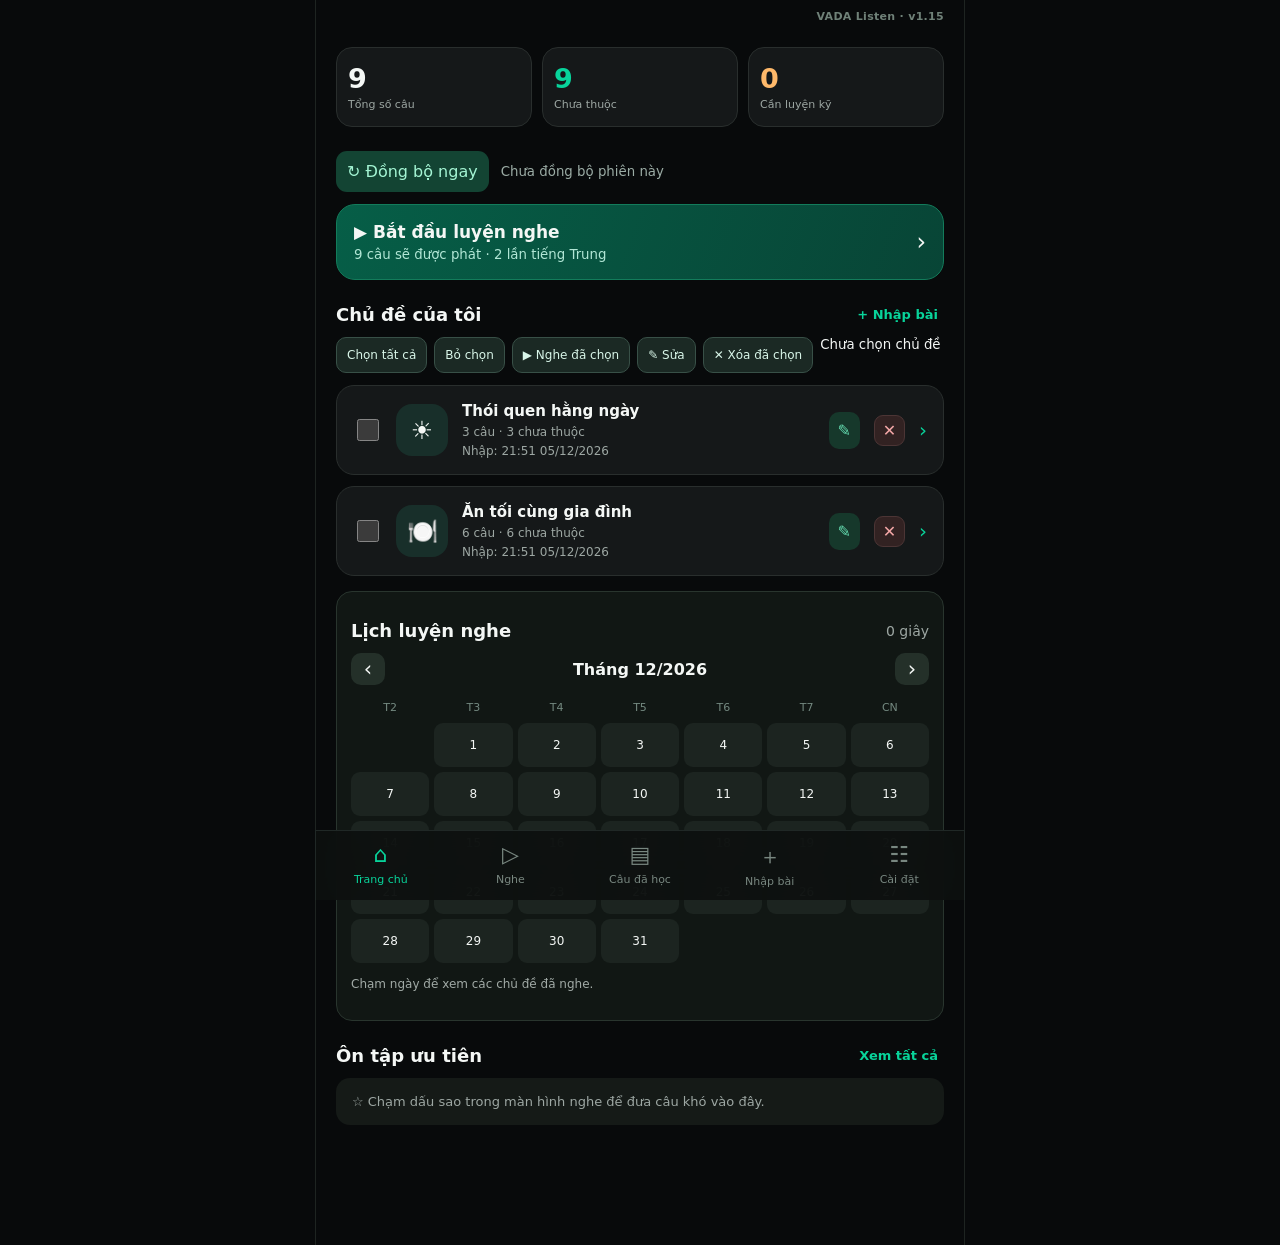
==== commit c75bad91: "VADA Listen v1.15: sequential Sheets reads, resilient retry and longer timeout" ====
--- a/apps/vada-listen/index.html
+++ b/apps/vada-listen/index.html
@@ -72,7 +72,7 @@
 <body><div class="app">
 
 <main>
-<section id="home" class="screen active page"><div class="app-version">VADA Listen · v1.14</div><div id="stats" class="stats"></div><div class="home-sync"><button onclick="syncNow(true)">↻ Đồng bộ ngay</button><small id="homeSyncStatus">Chưa đồng bộ phiên này</small></div><button class="cta" onclick="playChosenTopics()"><span><strong>▶ Bắt đầu luyện nghe</strong><small id="ctaInfo">Nghe các câu chưa thuộc</small></span><span style="font-size:24px">›</span></button><div class="section-head"><h2>Chủ đề của tôi</h2><button class="link" onclick="openModal('importModal')">+ Nhập bài</button></div><div class="topic-tools"><button onclick="selectAllTopics()">Chọn tất cả</button><button onclick="clearTopicSelection()">Bỏ chọn</button><button onclick="playChosenTopics()">▶ Nghe đã chọn</button><button onclick="editSelectedTopic()">✎ Sửa</button><button onclick="deleteSelectedTopics()">✕ Xóa đã chọn</button><small id="selectionCount">Chưa chọn chủ đề</small></div><div id="topics"></div><div id="calendarSection" class="calendar-section"><div class="section-head"><h2>Lịch luyện nghe</h2><span class="muted" id="calendarTotal"></span></div><div class="cal-head"><button onclick="changeCalendar(-1)" aria-label="Tháng trước">‹</button><strong id="calendarTitle"></strong><button onclick="changeCalendar(1)" aria-label="Tháng sau">›</button></div><div class="calendar-grid" id="calendarGrid"></div><p class="help" id="calendarDetail">Chạm ngày để xem thời gian nghe.</p></div><div class="section-head"><h2>Ôn tập ưu tiên</h2><button class="link" onclick="showScreen('library');setFilter('hard')">Xem tất cả</button></div><div id="homePriority"></div></section>
+<section id="home" class="screen active page"><div class="app-version">VADA Listen · v1.15</div><div id="stats" class="stats"></div><div class="home-sync"><button onclick="syncNow(true)">↻ Đồng bộ ngay</button><small id="homeSyncStatus">Chưa đồng bộ phiên này</small></div><button class="cta" onclick="playChosenTopics()"><span><strong>▶ Bắt đầu luyện nghe</strong><small id="ctaInfo">Nghe các câu chưa thuộc</small></span><span style="font-size:24px">›</span></button><div class="section-head"><h2>Chủ đề của tôi</h2><button class="link" onclick="openModal('importModal')">+ Nhập bài</button></div><div class="topic-tools"><button onclick="selectAllTopics()">Chọn tất cả</button><button onclick="clearTopicSelection()">Bỏ chọn</button><button onclick="playChosenTopics()">▶ Nghe đã chọn</button><button onclick="editSelectedTopic()">✎ Sửa</button><button onclick="deleteSelectedTopics()">✕ Xóa đã chọn</button><small id="selectionCount">Chưa chọn chủ đề</small></div><div id="topics"></div><div id="calendarSection" class="calendar-section"><div class="section-head"><h2>Lịch luyện nghe</h2><span class="muted" id="calendarTotal"></span></div><div class="cal-head"><button onclick="changeCalendar(-1)" aria-label="Tháng trước">‹</button><strong id="calendarTitle"></strong><button onclick="changeCalendar(1)" aria-label="Tháng sau">›</button></div><div class="calendar-grid" id="calendarGrid"></div><p class="help" id="calendarDetail">Chạm ngày để xem thời gian nghe.</p></div><div class="section-head"><h2>Ôn tập ưu tiên</h2><button class="link" onclick="showScreen('library');setFilter('hard')">Xem tất cả</button></div><div id="homePriority"></div></section>
 <section id="player" class="screen page" style="padding-top:0">
   <div class="player-head">
     <button class="head-icon" onclick="showScreen('home')" title="Quay lại" aria-label="Quay lại"><svg width="20" height="20" viewBox="0 0 24 24" fill="none" stroke="currentColor" stroke-width="1.9" stroke-linecap="round" stroke-linejoin="round" aria-hidden="true"><path d="m15 18-6-6 6-6"/></svg></button>
@@ -169,7 +169,28 @@
 function touchSentence(s){if(s)s.updated=Date.now()}
 function markSyncDeleted(s){if(!s||!s.id)return;if(!syncDeletedIds.includes(s.id))syncDeletedIds.push(s.id)}
 function scheduleCloudSync(){if(!syncToken)return;clearTimeout(syncTimer);syncTimer=setTimeout(()=>syncNow(false),12000)}
-async function cloudCall(action,sheet,args={}){if(!syncToken)throw Error('Chưa có mã đồng bộ');const ctrl=new AbortController(),timer=setTimeout(()=>ctrl.abort(),45000);try{const r=await fetch(SYNC_ENDPOINT,{method:'POST',redirect:'follow',credentials:'omit',headers:{'Content-Type':'text/plain;charset=utf-8'},body:JSON.stringify({appId:SYNC_APP_ID,token:syncToken,action,sheet,...args}),signal:ctrl.signal});if(!r.ok)throw Error('HTTP '+r.status);const j=await r.json();if(!j.ok){let e=new Error(j.error?.message||'Lỗi đồng bộ');e.code=j.error?.code;throw e}return j.data}finally{clearTimeout(timer)}}
+async function cloudCall(action,sheet,args={}){
+ if(!syncToken)throw Error('Chưa có mã đồng bộ');
+ const retryable=action==='read',attempts=retryable?3:1;
+ for(let attempt=1;attempt<=attempts;attempt++){
+  const ctrl=new AbortController(),timer=setTimeout(()=>ctrl.abort(),90000);
+  try{
+   const r=await fetch(SYNC_ENDPOINT,{method:'POST',redirect:'follow',credentials:'omit',headers:{'Content-Type':'text/plain;charset=utf-8'},body:JSON.stringify({appId:SYNC_APP_ID,token:syncToken,action,sheet,...args}),signal:ctrl.signal});
+   if(!r.ok)throw Error('HTTP '+r.status);
+   const j=await r.json();
+   if(!j.ok){let e=new Error(j.error?.message||'Lỗi đồng bộ');e.code=j.error?.code;throw e}
+   return j.data;
+  }catch(e){
+   const timedOut=e?.name==='AbortError'||/signal is aborted|aborted without reason|networkerror|failed to fetch|HTTP 5\d\d/i.test(String(e.message||e));
+   if(!retryable||!timedOut||attempt===attempts){
+    if(e?.name==='AbortError')throw Error('Google Apps Script không phản hồi trong 90 giây. Kiểm tra mạng và thử đồng bộ lại.');
+    throw e;
+   }
+   setSyncStatus('Kết nối chậm · thử lại '+(attempt+1)+'/'+attempts);
+   await wait(1200*attempt);
+  }finally{clearTimeout(timer)}
+ }
+}
 async function cloudList(sheet){let out=[],cursor=0;do{let p=await cloudCall('read',sheet,{cursor,limit:100});out.push(...(p.records||[]));cursor=p.nextCursor}while(cursor!==null);return out}
 function cloudSentenceData(s,deleted='false'){return {zh:String(s.zh||''),py:String(s.py||''),vi:String(s.vi||''),topic:String(s.topic||'Chưa phân loại'),repeat:String(Number(s.repeat)||0),known:String(!!s.known),hard:String(!!s.hard),created:String(Number(s.created)||Date.now()),deleted:String(deleted)}}
 function sentenceFromCloud(r){let d=r.data||{};return {id:r.id,zh:d.zh||'',py:d.py||'',vi:d.vi||'',topic:d.topic||'Chưa phân loại',repeat:Number(d.repeat)||0,known:String(d.known)==='true',hard:String(d.hard)==='true',created:Number(d.created)||Date.parse(r.createdAt)||Date.now(),updated:Date.parse(r.updatedAt)||Date.now(),_cloudVersion:Number(r.version)||1}}
@@ -183,7 +204,12 @@
  if(!syncToken){setSyncStatus('Chưa kết nối Google Sheets.',false);if(manual)toast('Hãy nhập mã đồng bộ trong Cài đặt');return}
  if(syncBusy)return;syncBusy=true;setSyncStatus('Đang đồng bộ…');
  try{
-  const [remoteSent,remoteSettings,remoteHistory]=await Promise.all([cloudList('Sentences'),cloudList('Settings'),cloudList('History')]);
+  // Apps Script uses a global script lock; simultaneous requests can block one another.
+  // Read in sequence and show the count immediately once sentence records arrive.
+  const remoteSent=await cloudList('Sentences');
+  setSyncStatus('Đã tải '+remoteSent.filter(r=>String(r.data?.deleted)!=='true').length+' câu · đang kiểm tra cài đặt…');
+  const remoteSettings=await cloudList('Settings');
+  const remoteHistory=await cloudList('History');
   const initialized=localStorage.getItem(SYNC_INIT_KEY)==='1';
   syncApplying=true;
   if(!initialized){
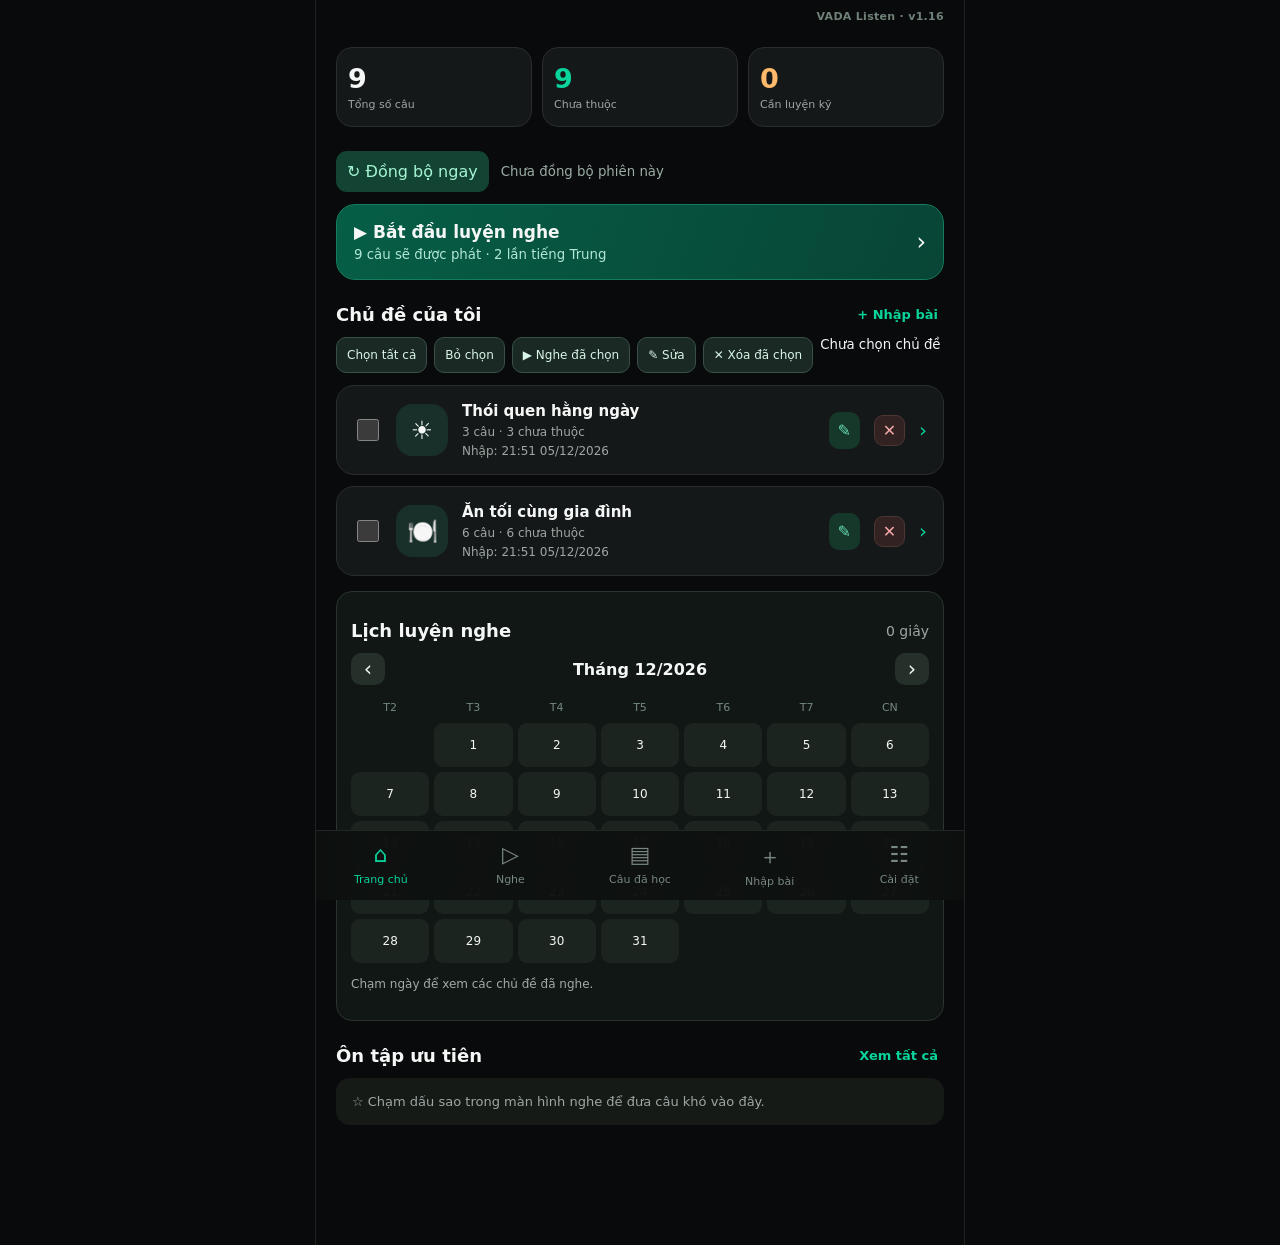
==== commit 2df9125f: "VADA Listen v1.16: quick sentence sync, early rendering and periodic full refresh" ====
--- a/apps/vada-listen/index.html
+++ b/apps/vada-listen/index.html
@@ -72,7 +72,7 @@
 <body><div class="app">
 
 <main>
-<section id="home" class="screen active page"><div class="app-version">VADA Listen · v1.15</div><div id="stats" class="stats"></div><div class="home-sync"><button onclick="syncNow(true)">↻ Đồng bộ ngay</button><small id="homeSyncStatus">Chưa đồng bộ phiên này</small></div><button class="cta" onclick="playChosenTopics()"><span><strong>▶ Bắt đầu luyện nghe</strong><small id="ctaInfo">Nghe các câu chưa thuộc</small></span><span style="font-size:24px">›</span></button><div class="section-head"><h2>Chủ đề của tôi</h2><button class="link" onclick="openModal('importModal')">+ Nhập bài</button></div><div class="topic-tools"><button onclick="selectAllTopics()">Chọn tất cả</button><button onclick="clearTopicSelection()">Bỏ chọn</button><button onclick="playChosenTopics()">▶ Nghe đã chọn</button><button onclick="editSelectedTopic()">✎ Sửa</button><button onclick="deleteSelectedTopics()">✕ Xóa đã chọn</button><small id="selectionCount">Chưa chọn chủ đề</small></div><div id="topics"></div><div id="calendarSection" class="calendar-section"><div class="section-head"><h2>Lịch luyện nghe</h2><span class="muted" id="calendarTotal"></span></div><div class="cal-head"><button onclick="changeCalendar(-1)" aria-label="Tháng trước">‹</button><strong id="calendarTitle"></strong><button onclick="changeCalendar(1)" aria-label="Tháng sau">›</button></div><div class="calendar-grid" id="calendarGrid"></div><p class="help" id="calendarDetail">Chạm ngày để xem thời gian nghe.</p></div><div class="section-head"><h2>Ôn tập ưu tiên</h2><button class="link" onclick="showScreen('library');setFilter('hard')">Xem tất cả</button></div><div id="homePriority"></div></section>
+<section id="home" class="screen active page"><div class="app-version">VADA Listen · v1.16</div><div id="stats" class="stats"></div><div class="home-sync"><button onclick="syncNow(true)">↻ Đồng bộ ngay</button><small id="homeSyncStatus">Chưa đồng bộ phiên này</small></div><button class="cta" onclick="playChosenTopics()"><span><strong>▶ Bắt đầu luyện nghe</strong><small id="ctaInfo">Nghe các câu chưa thuộc</small></span><span style="font-size:24px">›</span></button><div class="section-head"><h2>Chủ đề của tôi</h2><button class="link" onclick="openModal('importModal')">+ Nhập bài</button></div><div class="topic-tools"><button onclick="selectAllTopics()">Chọn tất cả</button><button onclick="clearTopicSelection()">Bỏ chọn</button><button onclick="playChosenTopics()">▶ Nghe đã chọn</button><button onclick="editSelectedTopic()">✎ Sửa</button><button onclick="deleteSelectedTopics()">✕ Xóa đã chọn</button><small id="selectionCount">Chưa chọn chủ đề</small></div><div id="topics"></div><div id="calendarSection" class="calendar-section"><div class="section-head"><h2>Lịch luyện nghe</h2><span class="muted" id="calendarTotal"></span></div><div class="cal-head"><button onclick="changeCalendar(-1)" aria-label="Tháng trước">‹</button><strong id="calendarTitle"></strong><button onclick="changeCalendar(1)" aria-label="Tháng sau">›</button></div><div class="calendar-grid" id="calendarGrid"></div><p class="help" id="calendarDetail">Chạm ngày để xem thời gian nghe.</p></div><div class="section-head"><h2>Ôn tập ưu tiên</h2><button class="link" onclick="showScreen('library');setFilter('hard')">Xem tất cả</button></div><div id="homePriority"></div></section>
 <section id="player" class="screen page" style="padding-top:0">
   <div class="player-head">
     <button class="head-icon" onclick="showScreen('home')" title="Quay lại" aria-label="Quay lại"><svg width="20" height="20" viewBox="0 0 24 24" fill="none" stroke="currentColor" stroke-width="1.9" stroke-linecap="round" stroke-linejoin="round" aria-hidden="true"><path d="m15 18-6-6 6-6"/></svg></button>
@@ -157,7 +157,7 @@
 let listenHistory={},topicListenHistory={},calendarOffset=0,listenLastTick=0,listenTicker=null;let settings={...defaultSettings}, sentences=[],currentScreen='home', filter='all',sort='recent',queue=[],queueIndex=0,topicScope='',speaking=false,runToken=0,ttsTimer=null,synth=window.speechSynthesis,voices=[],supportsSpeech=!!(synth&&window.SpeechSynthesisUtterance);
 const SYNC_ENDPOINT='https://script.google.com/macros/s/AKfycbzwYFCUs_FBho0uGsdPdvvJM-dV4DIhM7Y_2n7faFsRuJj3H9T7Ijbv5cYxfmTndhyZ/exec';
 const SYNC_APP_ID='vada-listen',SYNC_TOKEN_KEY='vada-listen-sync-token-v1',SYNC_INIT_KEY='vada-listen-sync-init-v1';
-let selectedTopics=new Set();let syncToken=localStorage.getItem(SYNC_TOKEN_KEY)||'',syncBusy=false,syncTimer=null,syncApplying=false,syncDeletedIds=[],settingsUpdatedAt=0,historyUpdatedAt={},settingsLastSerialized='';
+let selectedTopics=new Set();let syncToken=localStorage.getItem(SYNC_TOKEN_KEY)||'',syncBusy=false,syncTimer=null,syncApplying=false,syncDeletedIds=[],settingsUpdatedAt=0,historyUpdatedAt={},settingsLastSerialized='',lastFullSyncAt=Number(localStorage.getItem('vada-listen-last-full-sync')||0);
 
 const $=id=>document.getElementById(id); const esc=s=>String(s??'').replace(/[&<>"']/g,c=>({'&':'&amp;','<':'&lt;','>':'&gt;','"':'&quot;',"'":'&#39;'}[c]));
 function newId(){return `${Date.now().toString(36)}-${Math.random().toString(36).slice(2,9)}`}
@@ -202,15 +202,29 @@
 function disconnectGoogleSync(){syncToken='';localStorage.removeItem(SYNC_TOKEN_KEY);localStorage.removeItem(SYNC_INIT_KEY);clearTimeout(syncTimer);setSyncStatus('Đã ngắt Google Sheets. Dữ liệu trên máy vẫn được giữ.',false);toast('Đã ngắt đồng bộ trên thiết bị này')}
 async function syncNow(manual=false){
  if(!syncToken){setSyncStatus('Chưa kết nối Google Sheets.',false);if(manual)toast('Hãy nhập mã đồng bộ trong Cài đặt');return}
- if(syncBusy)return;syncBusy=true;setSyncStatus('Đang đồng bộ…');
+ if(syncBusy){if(manual)toast('Đồng bộ đang chạy, không cần bấm lại');return}syncBusy=true;setSyncStatus('Đang tải câu học…');
  try{
-  // Apps Script uses a global script lock; simultaneous requests can block one another.
-  // Read in sequence and show the count immediately once sentence records arrive.
+  // Quick sync reads only sentence records; Settings and History are refreshed
+  // on explicit manual sync and periodically, avoiding two unnecessary network round-trips.
+  const initialized=localStorage.getItem(SYNC_INIT_KEY)==='1';
+  const fullSync=manual||!initialized||Date.now()-lastFullSyncAt>10*60*1000;
   const remoteSent=await cloudList('Sentences');
-  setSyncStatus('Đã tải '+remoteSent.filter(r=>String(r.data?.deleted)!=='true').length+' câu · đang kiểm tra cài đặt…');
-  const remoteSettings=await cloudList('Settings');
-  const remoteHistory=await cloudList('History');
-  const initialized=localStorage.getItem(SYNC_INIT_KEY)==='1';
+  const activeSent=remoteSent.filter(r=>String(r.data?.deleted)!=='true');
+  // Show newly downloaded sentences immediately, even while full sync continues.
+  // Do not overwrite locally modified records during this early presentation step.
+  const localIds=new Set(sentences.map(s=>s.id));
+  let justAdded=0;
+  for(const r of activeSent)if(!localIds.has(r.id)&&!syncDeletedIds.includes(r.id)){
+    sentences.push(sentenceFromCloud(r));localIds.add(r.id);justAdded++;
+  }
+  if(justAdded){
+    syncApplying=true;save();syncApplying=false;
+    renderHome();renderLibrary();
+    if(currentScreen==='player'){buildQueue(current()?.id);renderPlayer()}
+  }
+  setSyncStatus('Đã tải '+activeSent.length+' câu'+(fullSync?' · đang đồng bộ lịch và cài đặt…':' · đang cập nhật thay đổi…'));
+  const remoteSettings=fullSync?await cloudList('Settings'):[];
+  const remoteHistory=fullSync?await cloudList('History'):[];
   syncApplying=true;
   if(!initialized){
     // Never replace local learning data with a partial remote bootstrap.
@@ -275,13 +289,14 @@
     const freshRemoteIds=new Set(remoteSent.map(r=>r.id));
     for(const s of sentences){if(!freshRemoteIds.has(s.id)&&!syncDeletedIds.includes(s.id)){let x=await pacedCreate('Sentences',s.id,cloudSentenceData(s));s._cloudVersion=x.record.version;s.updated=Date.parse(x.record.updatedAt)||Date.now()}}
     const sr=remoteSettings.find(r=>r.data?.key==='all');
-    if(!sr){let x=await pacedCreate('Settings','settings-main-vada-listen',{key:'all',value:JSON.stringify(settings)});settingsUpdatedAt=Date.parse(x.record.updatedAt)||Date.now()}
-    else {let rt=Date.parse(sr.updatedAt)||0;if(settingsUpdatedAt>rt+1500){let x=await cloudCall('update','Settings',{id:sr.id,version:sr.version,data:{key:'all',value:JSON.stringify(settings)}});settingsUpdatedAt=Date.parse(x.record.updatedAt)||Date.now()}else if(rt>settingsUpdatedAt+1500){try{settings={...defaultSettings,...JSON.parse(sr.data.value||'{}')};settingsUpdatedAt=rt;settingsLastSerialized=JSON.stringify(settings)}catch(e){}}}
+    if(fullSync&&!sr){let x=await pacedCreate('Settings','settings-main-vada-listen',{key:'all',value:JSON.stringify(settings)});settingsUpdatedAt=Date.parse(x.record.updatedAt)||Date.now()}
+    else if(fullSync){let rt=Date.parse(sr.updatedAt)||0;if(settingsUpdatedAt>rt+1500){let x=await cloudCall('update','Settings',{id:sr.id,version:sr.version,data:{key:'all',value:JSON.stringify(settings)}});settingsUpdatedAt=Date.parse(x.record.updatedAt)||Date.now()}else if(rt>settingsUpdatedAt+1500){try{settings={...defaultSettings,...JSON.parse(sr.data.value||'{}')};settingsUpdatedAt=rt;settingsLastSerialized=JSON.stringify(settings)}catch(e){}}}
     const hrmap=new Map(remoteHistory.map(r=>[r.data?.day,r]));
-    const days=new Set([...Object.keys(listenHistory),...remoteHistory.map(r=>r.data?.day).filter(Boolean)]);
+    const days=fullSync?new Set([...Object.keys(listenHistory),...remoteHistory.map(r=>r.data?.day).filter(Boolean)]):new Set();
     for(const day of days){let r=hrmap.get(day),lt=Number(historyUpdatedAt[day])||0,rt=r?(Date.parse(r.updatedAt)||0):0;if(!r){let x=await pacedCreate('History',historyRecordId(day),{day,topic:'__all__',seconds:historyPayload(day)});historyUpdatedAt[day]=Date.parse(x.record.updatedAt)||Date.now();await wait(520)}else if(lt>rt+1500){let x=await cloudCall('update','History',{id:r.id,version:r.version,data:{day,topic:'__all__',seconds:historyPayload(day)}});historyUpdatedAt[day]=Date.parse(x.record.updatedAt)||Date.now();await wait(520)}else if(rt>lt+1500)applyHistoryRecord(r)}
   }
-  buildQueue(current()?.id);save();renderHome();renderLibrary();if(currentScreen==='settings')renderSettings();setSyncStatus('Đã đồng bộ Google Sheets · '+new Date().toLocaleTimeString('vi-VN',{hour:'2-digit',minute:'2-digit'}),true);if(manual)toast('Đồng bộ Google Sheets hoàn tất');
+  if(fullSync){lastFullSyncAt=Date.now();localStorage.setItem('vada-listen-last-full-sync',String(lastFullSyncAt))}
+  buildQueue(current()?.id);save();renderHome();renderLibrary();if(currentScreen==='settings')renderSettings();setSyncStatus('Đã đồng bộ '+(fullSync?'toàn bộ':'câu học')+' · '+new Date().toLocaleTimeString('vi-VN',{hour:'2-digit',minute:'2-digit'}),true);if(manual)toast('Đồng bộ Google Sheets hoàn tất');
  }catch(e){setSyncStatus('Lỗi đồng bộ: '+(e.message||e),false);if(manual)toast('Không đồng bộ được: '+(e.message||e))}
  finally{syncApplying=false;syncBusy=false}
 }
